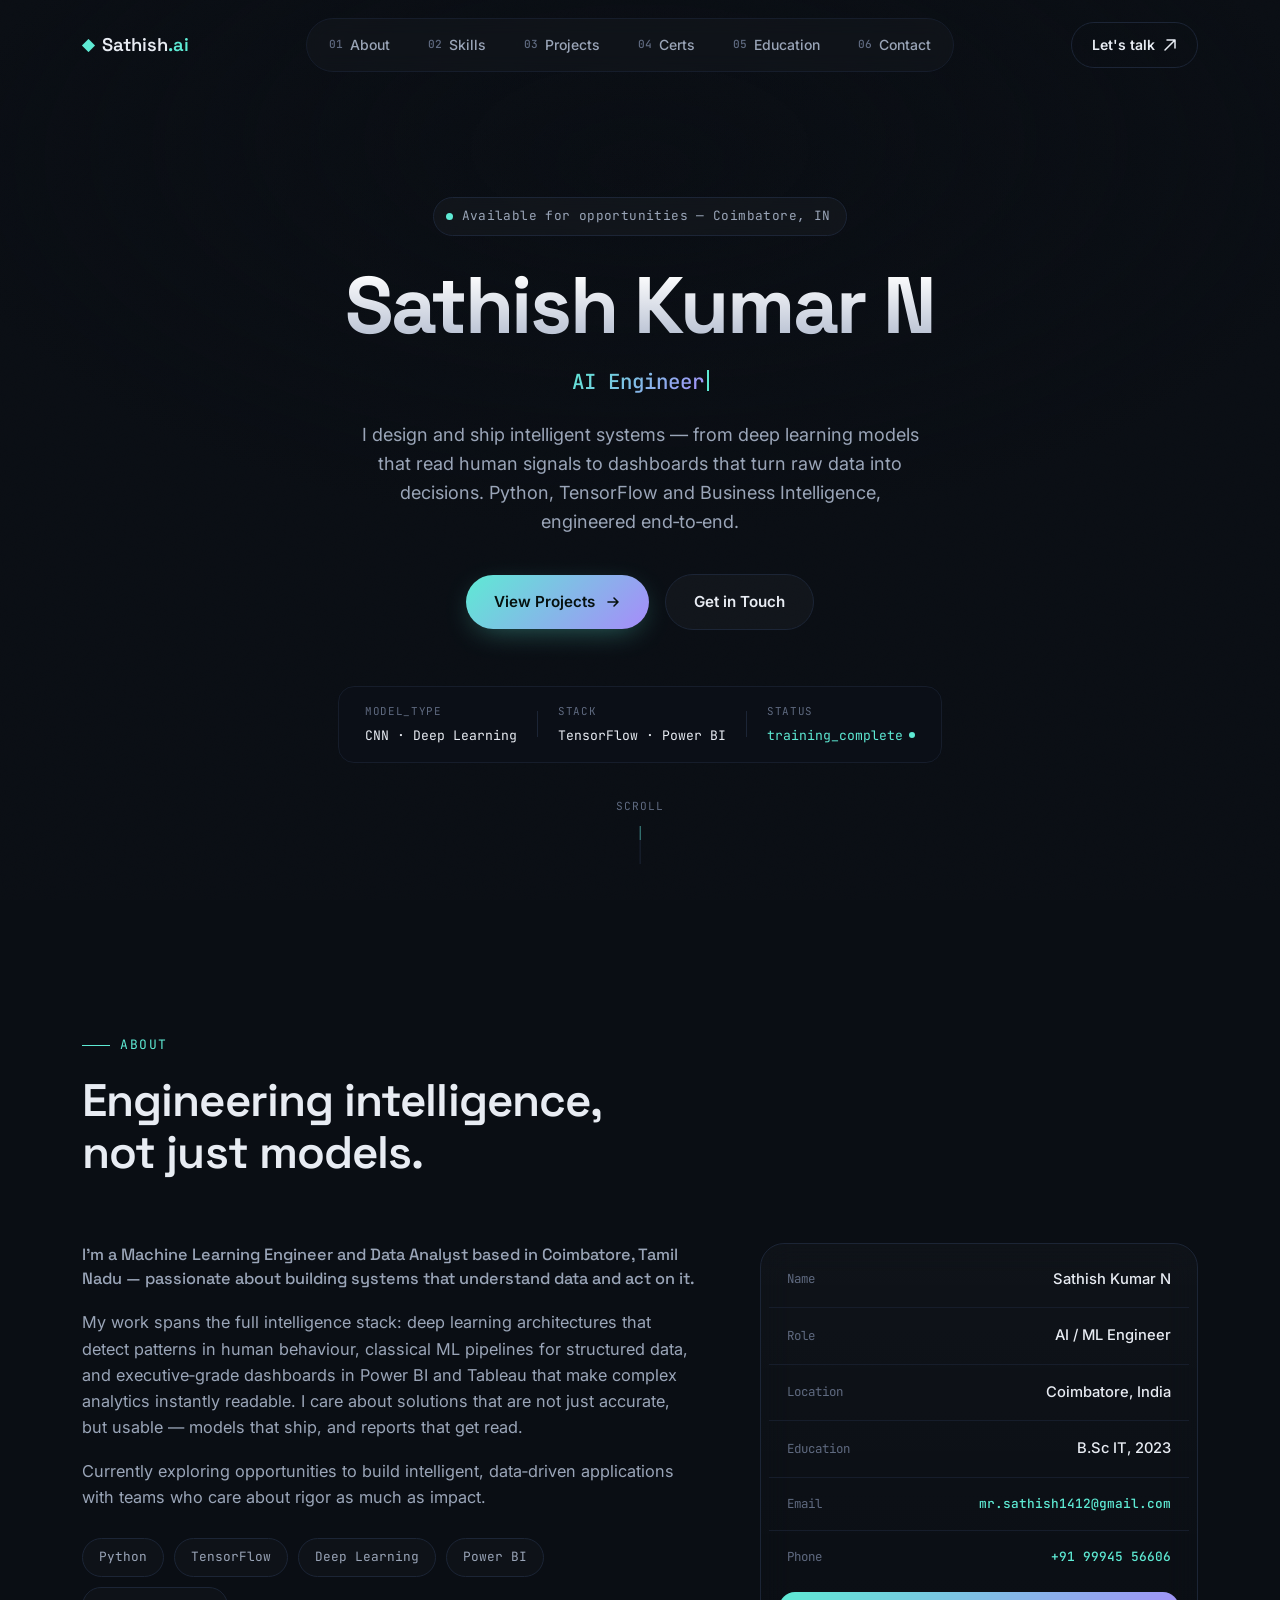
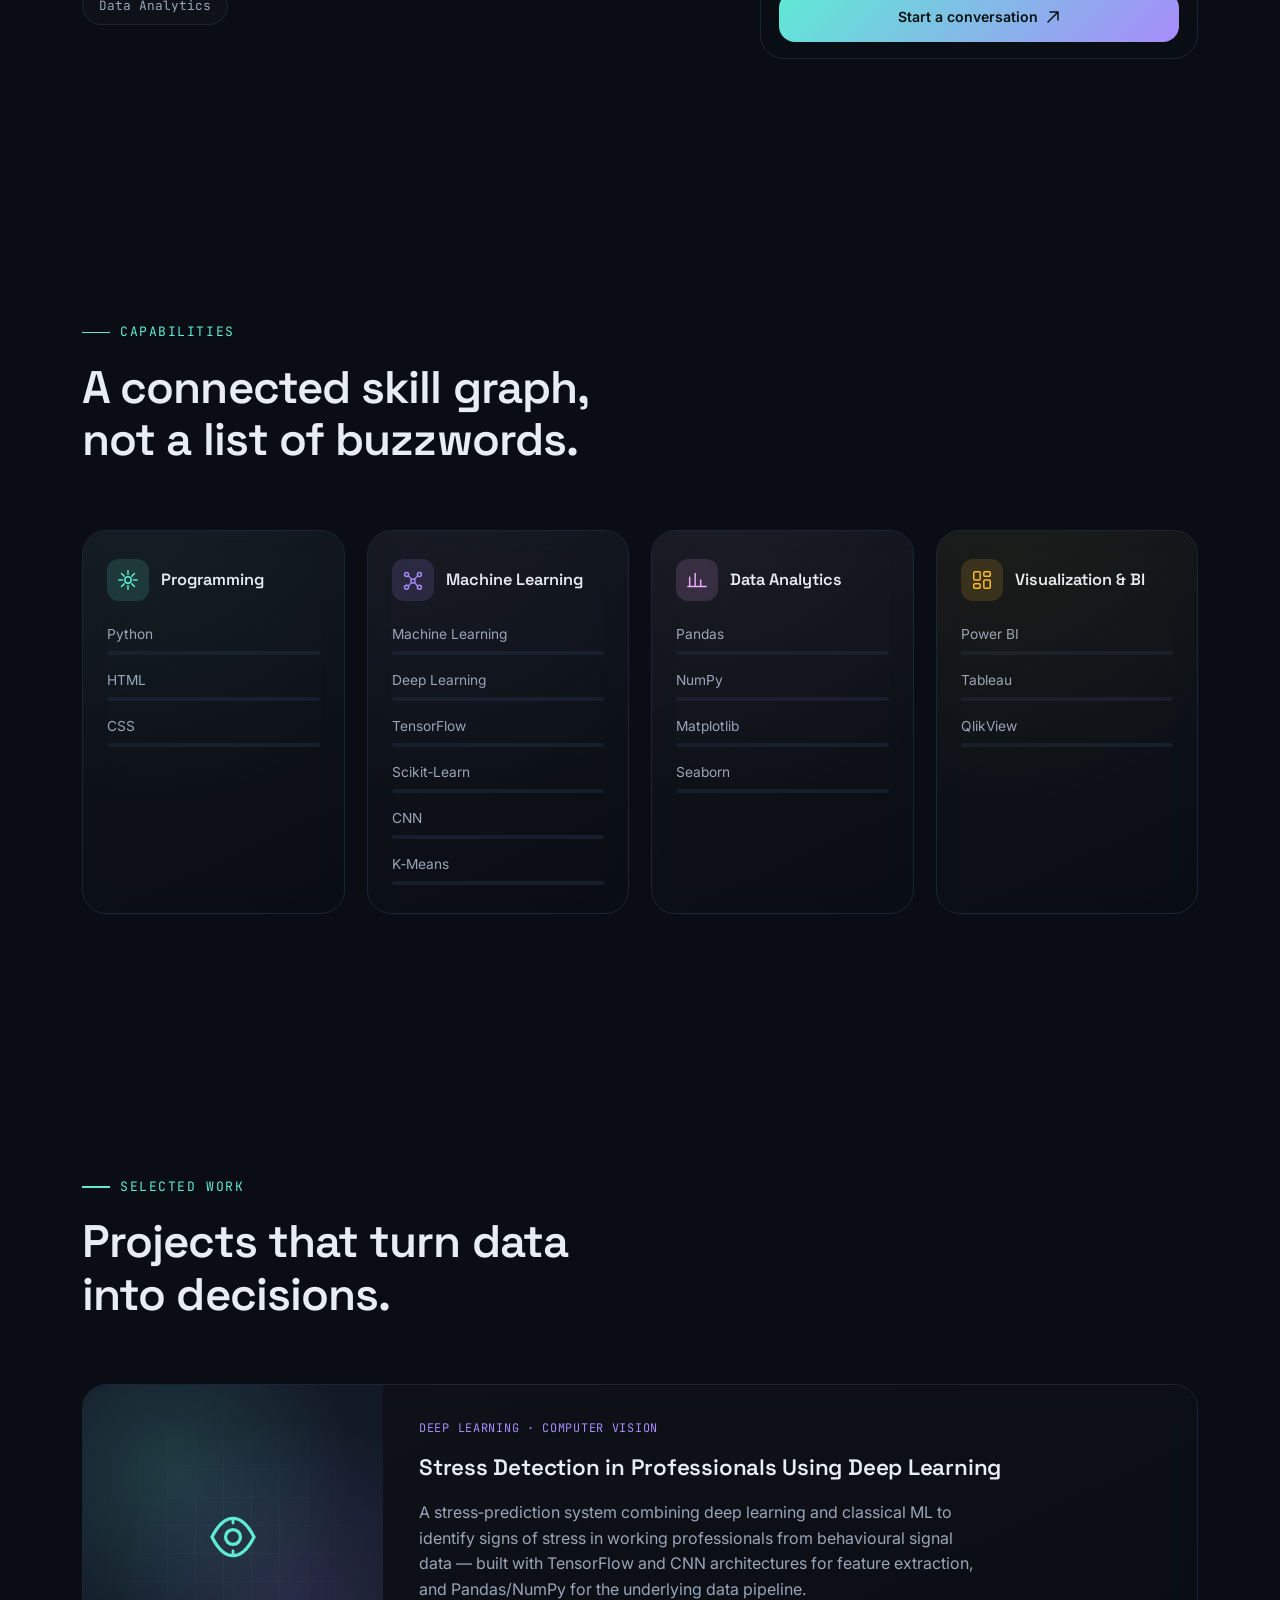
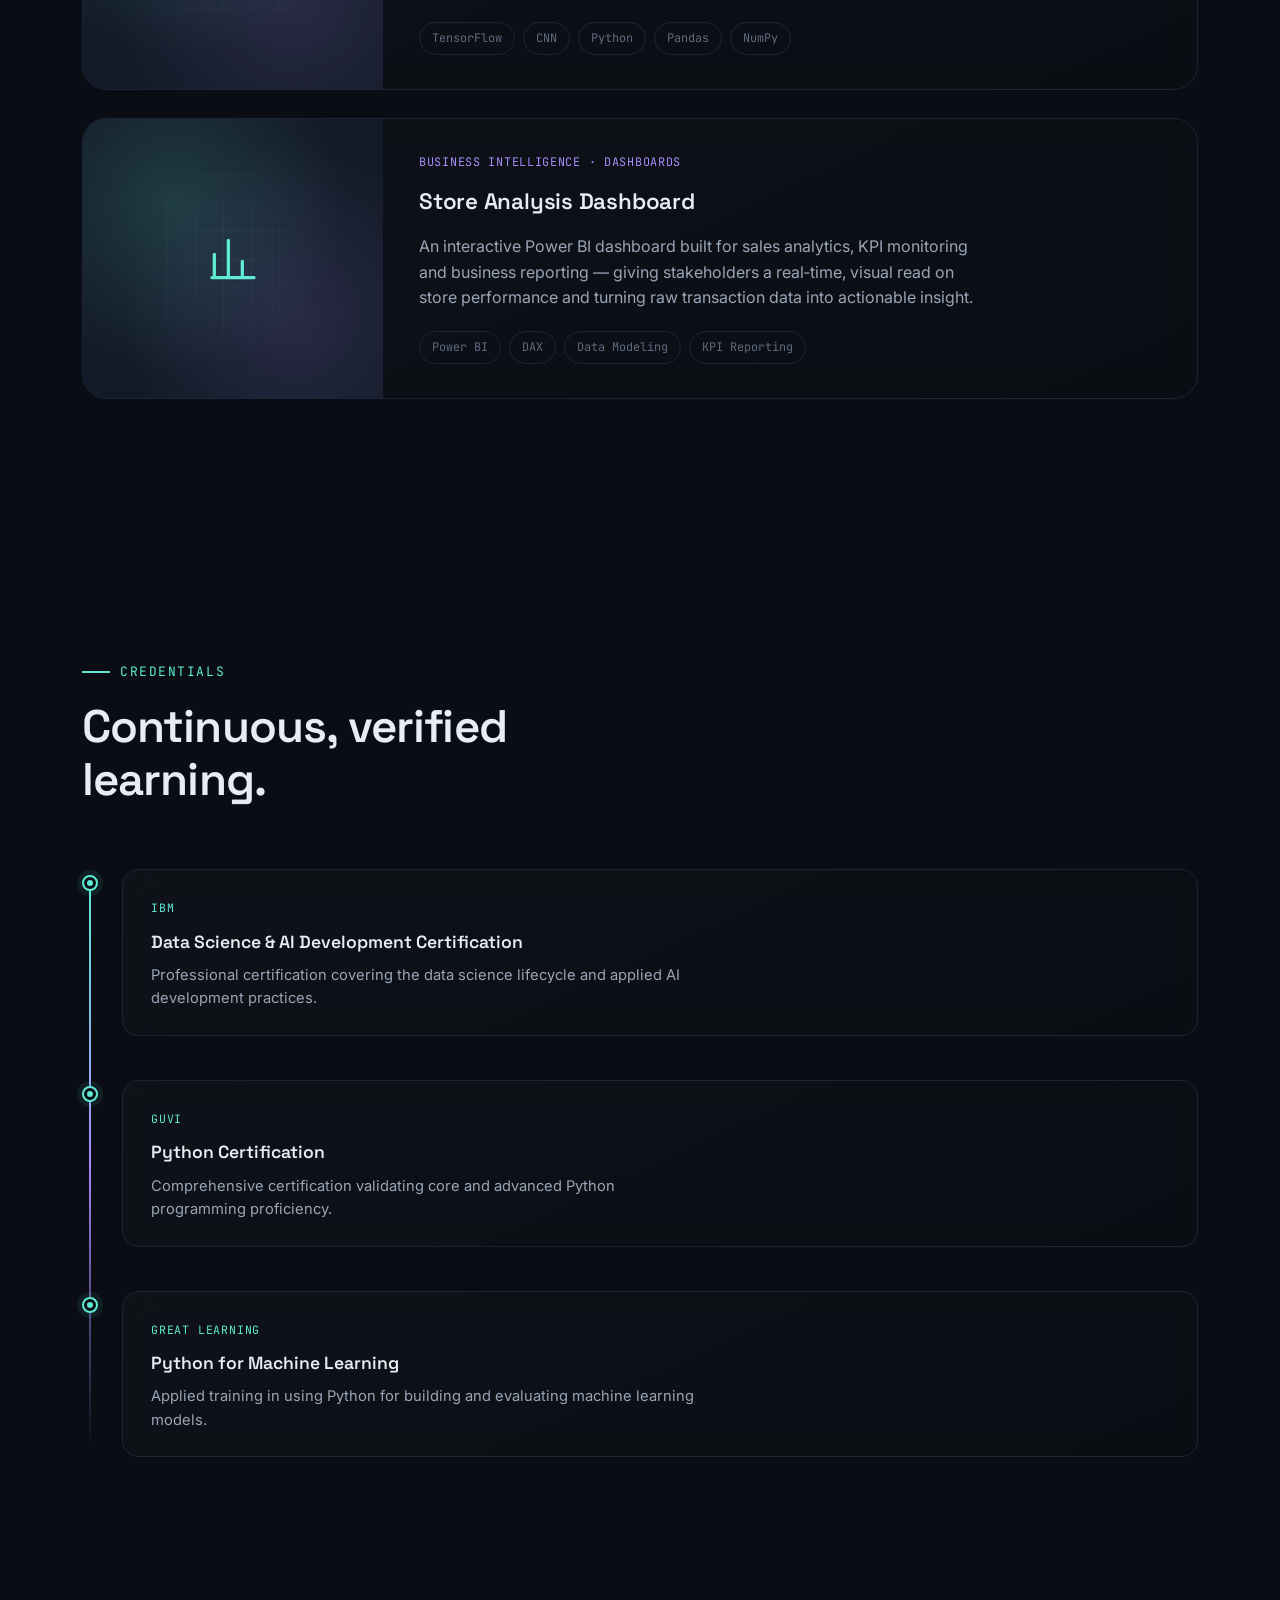
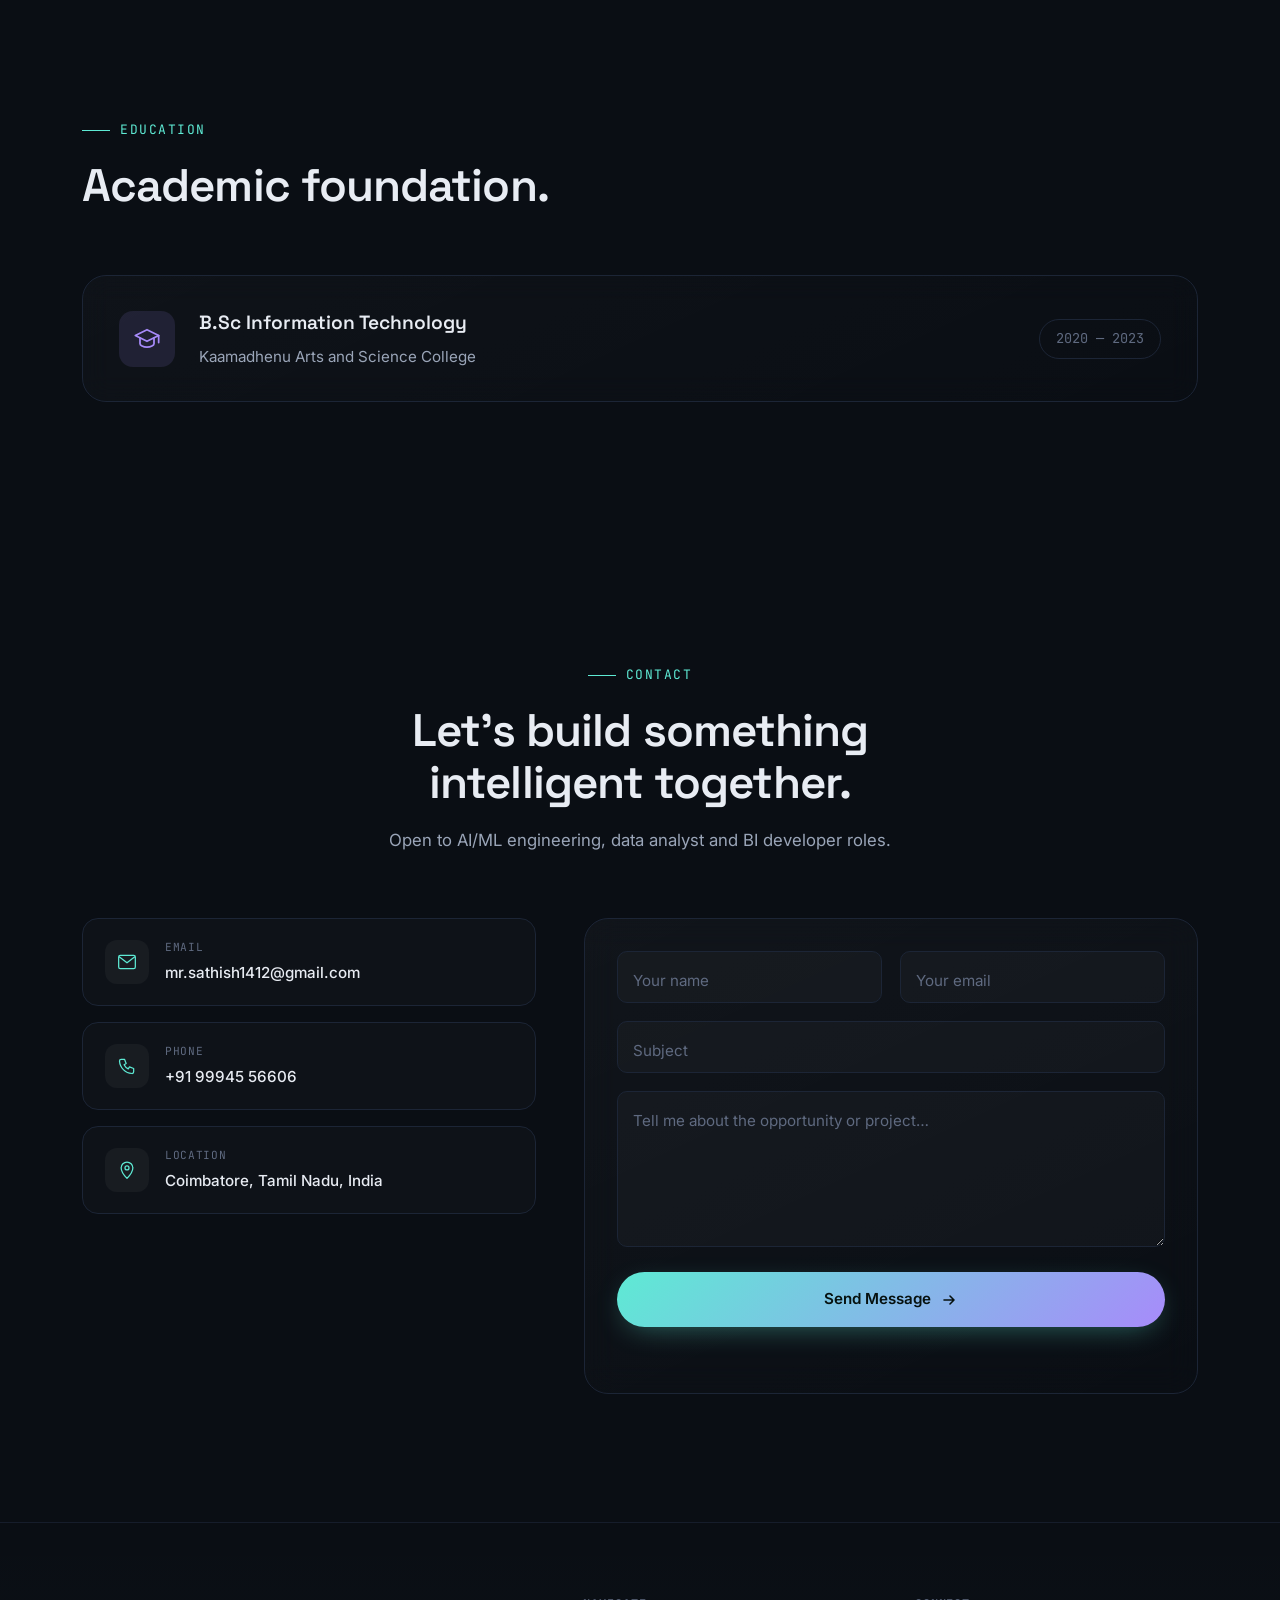
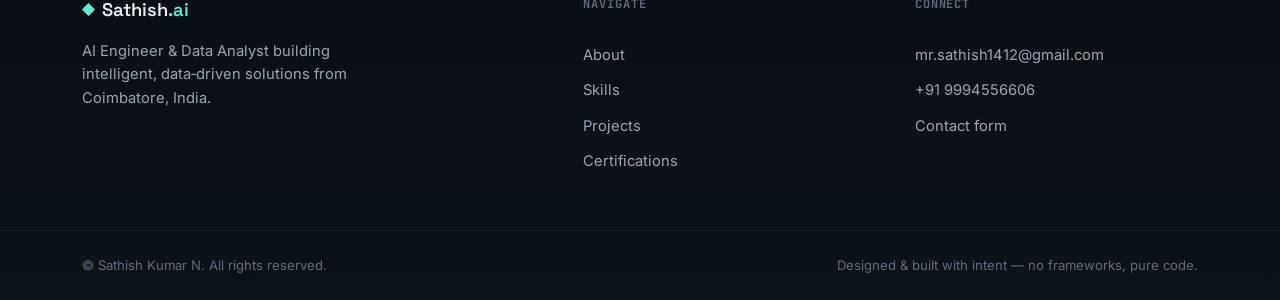
==== index.html @ 344576f9 "Rename intex.html to index.html" ====
<!DOCTYPE html>
<html lang="en">
<head>
<meta charset="UTF-8">
<meta name="viewport" content="width=device-width, initial-scale=1.0">
<title>Sathish Kumar N — AI &amp; Machine Learning Engineer</title>
<meta name="description" content="Sathish Kumar N — AI Engineer, Machine Learning Engineer &amp; Data Analyst based in Coimbatore, India. Specializing in Deep Learning, TensorFlow, Computer Vision and Business Intelligence.">
<meta name="keywords" content="Sathish Kumar N, AI Engineer, Machine Learning Engineer, Data Analyst, TensorFlow, Power BI, Deep Learning, Coimbatore">
<meta name="author" content="Sathish Kumar N">

<meta property="og:title" content="Sathish Kumar N — AI &amp; Machine Learning Engineer">
<meta property="og:description" content="Building intelligent, data-driven solutions with Machine Learning, Deep Learning and Business Intelligence.">
<meta property="og:type" content="website">

<link rel="icon" href="data:image/svg+xml,<svg xmlns=%22http://www.w3.org/2000/svg%22 viewBox=%220 0 100 100%22><text y=%22.9em%22 font-size=%2290%22 fill=%22%235eead4%22>◆</text></svg>">

<link rel="preconnect" href="https://fonts.googleapis.com">
<link rel="preconnect" href="https://fonts.gstatic.com" crossorigin>
<link href="https://fonts.googleapis.com/css2?family=Space+Grotesk:wght@400;500;600;700&family=Inter:wght@400;500;600;700&family=JetBrains+Mono:wght@400;500;600&display=swap" rel="stylesheet">

<link rel="stylesheet" href="style.css">
</head>
<body>

<div class="grain-overlay" aria-hidden="true"></div>
<div class="cursor-glow" aria-hidden="true"></div>

<!-- ============ NAVIGATION ============ -->
<header class="site-header" id="siteHeader">
  <nav class="navbar" aria-label="Primary">
    <a href="#hero" class="nav-logo">
      <span class="logo-mark" aria-hidden="true">◆</span>
      <span class="logo-text">Sathish<span class="logo-accent">.ai</span></span>
    </a>

    <ul class="nav-links" id="navLinks">
      <li><a href="#about" class="nav-link"><span class="nav-num">01</span>About</a></li>
      <li><a href="#skills" class="nav-link"><span class="nav-num">02</span>Skills</a></li>
      <li><a href="#projects" class="nav-link"><span class="nav-num">03</span>Projects</a></li>
      <li><a href="#certifications" class="nav-link"><span class="nav-num">04</span>Certs</a></li>
      <li><a href="#education" class="nav-link"><span class="nav-num">05</span>Education</a></li>
      <li><a href="#contact" class="nav-link"><span class="nav-num">06</span>Contact</a></li>
    </ul>

    <a href="#contact" class="nav-cta">
      <span>Let's talk</span>
      <svg width="14" height="14" viewBox="0 0 14 14" fill="none"><path d="M2 12L12 2M12 2H4M12 2V10" stroke="currentColor" stroke-width="1.5" stroke-linecap="round" stroke-linejoin="round"/></svg>
    </a>

    <button class="nav-toggle" id="navToggle" aria-label="Toggle navigation menu" aria-expanded="false">
      <span></span><span></span><span></span>
    </button>
  </nav>
</header>

<main id="top">

  <!-- ============ HERO ============ -->
  <section class="hero" id="hero">
    <canvas id="neuralCanvas" class="neural-canvas" aria-hidden="true"></canvas>
    <div class="hero-vignette" aria-hidden="true"></div>

    <div class="hero-inner">
      <p class="hero-eyebrow reveal-up">
        <span class="status-dot" aria-hidden="true"></span>
        Available for opportunities — Coimbatore, IN
      </p>

      <h1 class="hero-title reveal-up" style="--d:1">
        Sathish Kumar N
      </h1>

      <p class="hero-role reveal-up" style="--d:2">
        <span class="role-cycle" id="roleCycle">AI Engineer</span>
      </p>

      <p class="hero-desc reveal-up" style="--d:3">
        I design and ship intelligent systems — from deep learning models that read human signals
        to dashboards that turn raw data into decisions. Python, TensorFlow and Business Intelligence,
        engineered end‑to‑end.
      </p>

      <div class="hero-actions reveal-up" style="--d:4">
        <a href="#projects" class="btn btn-primary">
          <span>View Projects</span>
          <svg width="16" height="16" viewBox="0 0 16 16" fill="none"><path d="M3 8h10M9 4l4 4-4 4" stroke="currentColor" stroke-width="1.6" stroke-linecap="round" stroke-linejoin="round"/></svg>
        </a>
        <a href="mailto:mr.sathish1412@gmail.com" class="btn btn-ghost">
          <span>Get in Touch</span>
        </a>
      </div>

      <div class="hero-metrics reveal-up" style="--d:5">
        <div class="metric">
          <span class="metric-label">model_type</span>
          <span class="metric-value">CNN · Deep Learning</span>
        </div>
        <div class="metric-sep" aria-hidden="true"></div>
        <div class="metric">
          <span class="metric-label">stack</span>
          <span class="metric-value">TensorFlow · Power BI</span>
        </div>
        <div class="metric-sep" aria-hidden="true"></div>
        <div class="metric">
          <span class="metric-label">status</span>
          <span class="metric-value metric-live">training_complete <i></i></span>
        </div>
      </div>
    </div>

    <a href="#about" class="scroll-cue" aria-label="Scroll to About section">
      <span>Scroll</span>
      <div class="scroll-track"><div class="scroll-thumb"></div></div>
    </a>
  </section>

  <!-- ============ ABOUT ============ -->
  <section class="about" id="about">
    <div class="section-inner">
      <div class="section-head">
        <p class="eyebrow"><span class="eyebrow-line"></span>About</p>
        <h2 class="section-title">Engineering intelligence,<br>not just models.</h2>
      </div>

      <div class="about-grid">
        <div class="about-copy">
          <p class="about-lead">
            I'm a Machine Learning Engineer and Data Analyst based in Coimbatore, Tamil Nadu —
            passionate about building systems that understand data and act on it.
          </p>
          <p>
            My work spans the full intelligence stack: deep learning architectures that detect
            patterns in human behaviour, classical ML pipelines for structured data, and
            executive‑grade dashboards in Power BI and Tableau that make complex analytics
            instantly readable. I care about solutions that are not just accurate, but usable —
            models that ship, and reports that get read.
          </p>
          <p>
            Currently exploring opportunities to build intelligent, data‑driven applications
            with teams who care about rigor as much as impact.
          </p>

          <div class="about-tags">
            <span class="tag">Python</span>
            <span class="tag">TensorFlow</span>
            <span class="tag">Deep Learning</span>
            <span class="tag">Power BI</span>
            <span class="tag">Data Analytics</span>
          </div>
        </div>

        <aside class="about-panel">
          <div class="panel-row">
            <span class="panel-key">Name</span>
            <span class="panel-val">Sathish Kumar N</span>
          </div>
          <div class="panel-row">
            <span class="panel-key">Role</span>
            <span class="panel-val">AI / ML Engineer</span>
          </div>
          <div class="panel-row">
            <span class="panel-key">Location</span>
            <span class="panel-val">Coimbatore, India</span>
          </div>
          <div class="panel-row">
            <span class="panel-key">Education</span>
            <span class="panel-val">B.Sc IT, 2023</span>
          </div>
          <div class="panel-row">
            <span class="panel-key">Email</span>
            <span class="panel-val panel-mono">mr.sathish1412@gmail.com</span>
          </div>
          <div class="panel-row">
            <span class="panel-key">Phone</span>
            <span class="panel-val panel-mono">+91 99945 56606</span>
          </div>
          <a href="mailto:mr.sathish1412@gmail.com" class="panel-cta">
            Start a conversation
            <svg width="14" height="14" viewBox="0 0 14 14" fill="none"><path d="M2 12L12 2M12 2H4M12 2V10" stroke="currentColor" stroke-width="1.5" stroke-linecap="round" stroke-linejoin="round"/></svg>
          </a>
        </aside>
      </div>
    </div>
  </section>

  <!-- ============ SKILLS ============ -->
  <section class="skills" id="skills">
    <div class="section-inner">
      <div class="section-head">
        <p class="eyebrow"><span class="eyebrow-line"></span>Capabilities</p>
        <h2 class="section-title">A connected skill graph,<br>not a list of buzzwords.</h2>
      </div>

      <div class="skills-grid">

        <div class="skill-card" style="--accent:#5eead4">
          <div class="skill-card-head">
            <span class="skill-icon" aria-hidden="true">
              <svg width="22" height="22" viewBox="0 0 24 24" fill="none"><path d="M12 2v4M12 18v4M4.93 4.93l2.83 2.83M16.24 16.24l2.83 2.83M2 12h4M18 12h4M4.93 19.07l2.83-2.83M16.24 7.76l2.83-2.83" stroke="currentColor" stroke-width="1.6" stroke-linecap="round"/><circle cx="12" cy="12" r="3.5" stroke="currentColor" stroke-width="1.6"/></svg>
            </span>
            <h3>Programming</h3>
          </div>
          <ul class="skill-list">
            <li><span>Python</span><div class="bar"><i style="--v:96%"></i></div></li>
            <li><span>HTML</span><div class="bar"><i style="--v:88%"></i></div></li>
            <li><span>CSS</span><div class="bar"><i style="--v:85%"></i></div></li>
          </ul>
        </div>

        <div class="skill-card" style="--accent:#a78bfa">
          <div class="skill-card-head">
            <span class="skill-icon" aria-hidden="true">
              <svg width="22" height="22" viewBox="0 0 24 24" fill="none"><circle cx="5" cy="6" r="2.2" stroke="currentColor" stroke-width="1.6"/><circle cx="19" cy="6" r="2.2" stroke="currentColor" stroke-width="1.6"/><circle cx="12" cy="13" r="2.2" stroke="currentColor" stroke-width="1.6"/><circle cx="5" cy="20" r="2.2" stroke="currentColor" stroke-width="1.6"/><circle cx="19" cy="20" r="2.2" stroke="currentColor" stroke-width="1.6"/><path d="M6.8 7.2L10.5 11.4M17.2 7.2L13.5 11.4M10.5 14.6L6.8 18.8M13.5 14.6L17.2 18.8" stroke="currentColor" stroke-width="1.4"/></svg>
            </span>
            <h3>Machine Learning</h3>
          </div>
          <ul class="skill-list">
            <li><span>Machine Learning</span><div class="bar"><i style="--v:92%"></i></div></li>
            <li><span>Deep Learning</span><div class="bar"><i style="--v:90%"></i></div></li>
            <li><span>TensorFlow</span><div class="bar"><i style="--v:88%"></i></div></li>
            <li><span>Scikit‑Learn</span><div class="bar"><i style="--v:90%"></i></div></li>
            <li><span>CNN</span><div class="bar"><i style="--v:85%"></i></div></li>
            <li><span>K‑Means</span><div class="bar"><i style="--v:84%"></i></div></li>
          </ul>
        </div>

        <div class="skill-card" style="--accent:#f0abfc">
          <div class="skill-card-head">
            <span class="skill-icon" aria-hidden="true">
              <svg width="22" height="22" viewBox="0 0 24 24" fill="none"><path d="M4 19V9M10 19V5M16 19v-7M22 19H2" stroke="currentColor" stroke-width="1.6" stroke-linecap="round" stroke-linejoin="round"/></svg>
            </span>
            <h3>Data Analytics</h3>
          </div>
          <ul class="skill-list">
            <li><span>Pandas</span><div class="bar"><i style="--v:93%"></i></div></li>
            <li><span>NumPy</span><div class="bar"><i style="--v:90%"></i></div></li>
            <li><span>Matplotlib</span><div class="bar"><i style="--v:87%"></i></div></li>
            <li><span>Seaborn</span><div class="bar"><i style="--v:86%"></i></div></li>
          </ul>
        </div>

        <div class="skill-card" style="--accent:#fbbf24">
          <div class="skill-card-head">
            <span class="skill-icon" aria-hidden="true">
              <svg width="22" height="22" viewBox="0 0 24 24" fill="none"><rect x="3" y="3" width="7" height="9" rx="1.2" stroke="currentColor" stroke-width="1.6"/><rect x="14" y="3" width="7" height="5" rx="1.2" stroke="currentColor" stroke-width="1.6"/><rect x="14" y="12" width="7" height="9" rx="1.2" stroke="currentColor" stroke-width="1.6"/><rect x="3" y="16" width="7" height="5" rx="1.2" stroke="currentColor" stroke-width="1.6"/></svg>
            </span>
            <h3>Visualization &amp; BI</h3>
          </div>
          <ul class="skill-list">
            <li><span>Power BI</span><div class="bar"><i style="--v:94%"></i></div></li>
            <li><span>Tableau</span><div class="bar"><i style="--v:88%"></i></div></li>
            <li><span>QlikView</span><div class="bar"><i style="--v:80%"></i></div></li>
          </ul>
        </div>

      </div>
    </div>
  </section>

  <!-- ============ PROJECTS ============ -->
  <section class="projects" id="projects">
    <div class="section-inner">
      <div class="section-head">
        <p class="eyebrow"><span class="eyebrow-line"></span>Selected Work</p>
        <h2 class="section-title">Projects that turn data<br>into decisions.</h2>
      </div>

      <div class="project-list">

        <article class="project-card">
          <div class="project-visual" aria-hidden="true">
            <div class="visual-grid"></div>
            <svg class="visual-icon" width="56" height="56" viewBox="0 0 24 24" fill="none"><path d="M3 12c2.5-5 5.5-8 9-8s6.5 3 9 8c-2.5 5-5.5 8-9 8s-6.5-3-9-8Z" stroke="currentColor" stroke-width="1.4"/><circle cx="12" cy="12" r="3.2" stroke="currentColor" stroke-width="1.4"/><path d="M12 4v2M12 18v2" stroke="currentColor" stroke-width="1.2" stroke-linecap="round"/></svg>
          </div>
          <div class="project-body">
            <span class="project-tag">Deep Learning · Computer Vision</span>
            <h3>Stress Detection in Professionals Using Deep Learning</h3>
            <p>
              A stress‑prediction system combining deep learning and classical ML to identify
              signs of stress in working professionals from behavioural signal data —
              built with TensorFlow and CNN architectures for feature extraction, and
              Pandas/NumPy for the underlying data pipeline.
            </p>
            <div class="project-stack">
              <span>TensorFlow</span><span>CNN</span><span>Python</span><span>Pandas</span><span>NumPy</span>
            </div>
          </div>
        </article>

        <article class="project-card">
          <div class="project-visual" aria-hidden="true">
            <div class="visual-grid"></div>
            <svg class="visual-icon" width="56" height="56" viewBox="0 0 24 24" fill="none"><path d="M4 20V10M10 20V4M16 20v-7M21 20H3" stroke="currentColor" stroke-width="1.4" stroke-linecap="round" stroke-linejoin="round"/></svg>
          </div>
          <div class="project-body">
            <span class="project-tag">Business Intelligence · Dashboards</span>
            <h3>Store Analysis Dashboard</h3>
            <p>
              An interactive Power BI dashboard built for sales analytics, KPI monitoring
              and business reporting — giving stakeholders a real‑time, visual read on
              store performance and turning raw transaction data into actionable insight.
            </p>
            <div class="project-stack">
              <span>Power BI</span><span>DAX</span><span>Data Modeling</span><span>KPI Reporting</span>
            </div>
          </div>
        </article>

      </div>
    </div>
  </section>

  <!-- ============ CERTIFICATIONS ============ -->
  <section class="certifications" id="certifications">
    <div class="section-inner">
      <div class="section-head">
        <p class="eyebrow"><span class="eyebrow-line"></span>Credentials</p>
        <h2 class="section-title">Continuous, verified<br>learning.</h2>
      </div>

      <div class="cert-timeline">
        <div class="cert-line" aria-hidden="true"></div>

        <div class="cert-item">
          <div class="cert-node" aria-hidden="true"></div>
          <div class="cert-card">
            <span class="cert-org">IBM</span>
            <h3>Data Science &amp; AI Development Certification</h3>
            <p>Professional certification covering the data science lifecycle and applied AI development practices.</p>
          </div>
        </div>

        <div class="cert-item">
          <div class="cert-node" aria-hidden="true"></div>
          <div class="cert-card">
            <span class="cert-org">GUVI</span>
            <h3>Python Certification</h3>
            <p>Comprehensive certification validating core and advanced Python programming proficiency.</p>
          </div>
        </div>

        <div class="cert-item">
          <div class="cert-node" aria-hidden="true"></div>
          <div class="cert-card">
            <span class="cert-org">Great Learning</span>
            <h3>Python for Machine Learning</h3>
            <p>Applied training in using Python for building and evaluating machine learning models.</p>
          </div>
        </div>
      </div>
    </div>
  </section>

  <!-- ============ EDUCATION ============ -->
  <section class="education" id="education">
    <div class="section-inner">
      <div class="section-head">
        <p class="eyebrow"><span class="eyebrow-line"></span>Education</p>
        <h2 class="section-title">Academic foundation.</h2>
      </div>

      <div class="edu-card">
        <div class="edu-icon" aria-hidden="true">
          <svg width="28" height="28" viewBox="0 0 24 24" fill="none"><path d="M2 9l10-5 10 5-10 5-10-5Z" stroke="currentColor" stroke-width="1.5" stroke-linejoin="round"/><path d="M6 11v5c0 1.5 2.7 3 6 3s6-1.5 6-3v-5" stroke="currentColor" stroke-width="1.5" stroke-linecap="round"/><path d="M22 9v6" stroke="currentColor" stroke-width="1.5" stroke-linecap="round"/></svg>
        </div>
        <div class="edu-body">
          <h3>B.Sc Information Technology</h3>
          <p class="edu-school">Kaamadhenu Arts and Science College</p>
        </div>
        <div class="edu-period">2020 — 2023</div>
      </div>
    </div>
  </section>

  <!-- ============ CONTACT ============ -->
  <section class="contact" id="contact">
    <div class="section-inner">
      <div class="section-head section-head-center">
        <p class="eyebrow eyebrow-center"><span class="eyebrow-line"></span>Contact</p>
        <h2 class="section-title">Let's build something<br>intelligent together.</h2>
        <p class="section-sub">Open to AI/ML engineering, data analyst and BI developer roles.</p>
      </div>

      <div class="contact-grid">
        <div class="contact-info">
          <a href="mailto:mr.sathish1412@gmail.com" class="contact-row">
            <span class="contact-icon" aria-hidden="true">
              <svg width="20" height="20" viewBox="0 0 24 24" fill="none"><rect x="2" y="4" width="20" height="16" rx="2" stroke="currentColor" stroke-width="1.5"/><path d="m3 6 9 7 9-7" stroke="currentColor" stroke-width="1.5" stroke-linecap="round" stroke-linejoin="round"/></svg>
            </span>
            <span>
              <span class="contact-label">Email</span>
              <span class="contact-value">mr.sathish1412@gmail.com</span>
            </span>
          </a>
          <a href="tel:+919994556606" class="contact-row">
            <span class="contact-icon" aria-hidden="true">
              <svg width="20" height="20" viewBox="0 0 24 24" fill="none"><path d="M5 4h4l2 5-2.5 1.5a11 11 0 0 0 5 5L15 13l5 2v4a2 2 0 0 1-2 2A16 16 0 0 1 3 6a2 2 0 0 1 2-2Z" stroke="currentColor" stroke-width="1.5" stroke-linejoin="round"/></svg>
            </span>
            <span>
              <span class="contact-label">Phone</span>
              <span class="contact-value">+91 99945 56606</span>
            </span>
          </a>
          <div class="contact-row contact-row-static">
            <span class="contact-icon" aria-hidden="true">
              <svg width="20" height="20" viewBox="0 0 24 24" fill="none"><path d="M12 22s7-7.2 7-12.5A7 7 0 0 0 5 9.5C5 14.8 12 22 12 22Z" stroke="currentColor" stroke-width="1.5" stroke-linejoin="round"/><circle cx="12" cy="9.5" r="2.4" stroke="currentColor" stroke-width="1.5"/></svg>
            </span>
            <span>
              <span class="contact-label">Location</span>
              <span class="contact-value">Coimbatore, Tamil Nadu, India</span>
            </span>
          </div>
        </div>

        <form class="contact-form" id="contactForm" novalidate>
          <div class="form-row">
            <div class="form-field">
              <input type="text" id="name" name="name" placeholder=" " required autocomplete="name">
              <label for="name">Your name</label>
            </div>
            <div class="form-field">
              <input type="email" id="email" name="email" placeholder=" " required autocomplete="email">
              <label for="email">Your email</label>
            </div>
          </div>
          <div class="form-field">
            <input type="text" id="subject" name="subject" placeholder=" " required>
            <label for="subject">Subject</label>
          </div>
          <div class="form-field">
            <textarea id="message" name="message" rows="5" placeholder=" " required></textarea>
            <label for="message">Tell me about the opportunity or project…</label>
          </div>
          <button type="submit" class="btn btn-primary btn-full" id="formSubmit">
            <span class="btn-text">Send Message</span>
            <svg class="btn-icon" width="16" height="16" viewBox="0 0 16 16" fill="none"><path d="M3 8h10M9 4l4 4-4 4" stroke="currentColor" stroke-width="1.6" stroke-linecap="round" stroke-linejoin="round"/></svg>
          </button>
          <p class="form-note" id="formNote" role="status" aria-live="polite"></p>
        </form>
      </div>
    </div>
  </section>

</main>

<!-- ============ FOOTER ============ -->
<footer class="site-footer">
  <div class="section-inner footer-inner">
    <div class="footer-brand">
      <a href="#hero" class="nav-logo">
        <span class="logo-mark" aria-hidden="true">◆</span>
        <span class="logo-text">Sathish<span class="logo-accent">.ai</span></span>
      </a>
      <p>AI Engineer &amp; Data Analyst building intelligent, data‑driven solutions from Coimbatore, India.</p>
    </div>

    <div class="footer-col">
      <h4>Navigate</h4>
      <a href="#about">About</a>
      <a href="#skills">Skills</a>
      <a href="#projects">Projects</a>
      <a href="#certifications">Certifications</a>
    </div>

    <div class="footer-col">
      <h4>Connect</h4>
      <a href="mailto:mr.sathish1412@gmail.com">mr.sathish1412@gmail.com</a>
      <a href="tel:+919994556606">+91 9994556606</a>
      <a href="#contact">Contact form</a>
    </div>
  </div>

  <div class="footer-bottom">
    <div class="section-inner footer-bottom-inner">
      <p>© <span id="year"></span> Sathish Kumar N. All rights reserved.</p>
      <p class="footer-built">Designed &amp; built with intent — no frameworks, pure code.</p>
    </div>
  </div>
</footer>

<button class="back-to-top" id="backToTop" aria-label="Back to top">
  <svg width="18" height="18" viewBox="0 0 18 18" fill="none"><path d="M9 14V4M4 9l5-5 5 5" stroke="currentColor" stroke-width="1.6" stroke-linecap="round" stroke-linejoin="round"/></svg>
</button>

<script src="script.js"></script>
</body>
</html>
---- style.css ----
:root{
  /* Color tokens */
  --bg-base:#0a0e14;
  --bg-elev:#0d1219;
  --surface:#0f1521;
  --surface-2:#131a27;
  --border:#1c2536;
  --border-soft:#161d2b;
  --text-primary:#e8ecf3;
  --text-secondary:#9aa5b8;
  --text-tertiary:#5f6a80;

  --teal:#5eead4;
  --violet:#a78bfa;
  --pink:#f0abfc;
  --amber:#fbbf24;

  --teal-dim:rgba(94,234,212,.12);
  --violet-dim:rgba(167,139,250,.12);

  --grad-1: linear-gradient(135deg,#5eead4 0%, #a78bfa 100%);
  --grad-2: linear-gradient(135deg,#a78bfa 0%, #f0abfc 100%);

  /* Type */
  --font-display:'Space Grotesk', sans-serif;
  --font-body:'Inter', sans-serif;
  --font-mono:'JetBrains Mono', monospace;

  /* Layout */
  --max-w:1180px;
  --section-pad:128px;
  --radius-lg:24px;
  --radius-md:16px;
  --radius-sm:10px;

  --ease: cubic-bezier(.16,.84,.44,1);
}

*,*::before,*::after{ box-sizing:border-box; margin:0; padding:0; }

html{
  scroll-behavior:smooth;
  scroll-padding-top:90px;
}

@media (prefers-reduced-motion: reduce){
  html{ scroll-behavior:auto; }
  *,*::before,*::after{ animation-duration:.001ms !important; animation-iteration-count:1 !important; transition-duration:.001ms !important; scroll-behavior:auto !important; }
}

body{
  background:var(--bg-base);
  color:var(--text-primary);
  font-family:var(--font-body);
  font-size:16px;
  line-height:1.6;
  -webkit-font-smoothing:antialiased;
  -moz-osx-font-smoothing:grayscale;
  overflow-x:hidden;
  position:relative;
}

img,svg{ display:block; max-width:100%; }
a{ color:inherit; text-decoration:none; }
ul{ list-style:none; }
button{ font:inherit; cursor:pointer; border:none; background:none; color:inherit; }
input,textarea{ font:inherit; color:inherit; }

::selection{ background:var(--teal); color:#06110f; }

/* Subtle scrollbar */
::-webkit-scrollbar{ width:10px; }
::-webkit-scrollbar-track{ background:var(--bg-base); }
::-webkit-scrollbar-thumb{ background:var(--border); border-radius:10px; border:2px solid var(--bg-base); }
::-webkit-scrollbar-thumb:hover{ background:#2a3650; }

/* ===================== ATMOSPHERE LAYERS ===================== */

.grain-overlay{
  position:fixed; inset:0; z-index:2; pointer-events:none;
  opacity:.035; mix-blend-mode:overlay;
  background-image:url("data:image/svg+xml,%3Csvg xmlns='http://www.w3.org/2000/svg' width='160' height='160'%3E%3Cfilter id='n'%3E%3CfeTurbulence type='fractalNoise' baseFrequency='0.9' numOctaves='2' stitchTiles='stitch'/%3E%3C/filter%3E%3Crect width='100%25' height='100%25' filter='url(%23n)'/%3E%3C/svg%3E");
}

.cursor-glow{
  position:fixed; top:0; left:0; width:480px; height:480px; z-index:1; pointer-events:none;
  border-radius:50%;
  background:radial-gradient(circle, rgba(94,234,212,.06) 0%, rgba(167,139,250,.04) 40%, transparent 70%);
  transform:translate(-50%,-50%);
  transition:opacity .4s ease;
  opacity:0;
}

body.cursor-active .cursor-glow{ opacity:1; }

/* ===================== UTILITY / LAYOUT ===================== */

.section-inner{
  max-width:var(--max-w);
  margin:0 auto;
  padding:0 32px;
  position:relative;
  z-index:2;
}

section{ position:relative; padding:var(--section-pad) 0; }

.section-head{ max-width:640px; margin-bottom:64px; }
.section-head-center{ max-width:680px; margin-left:auto; margin-right:auto; text-align:center; }

.eyebrow{
  display:inline-flex; align-items:center; gap:10px;
  font-family:var(--font-mono);
  font-size:13px; letter-spacing:.12em; text-transform:uppercase;
  color:var(--teal);
  margin-bottom:18px;
}
.eyebrow-center{ justify-content:center; }
.eyebrow-line{ width:28px; height:1.5px; background:var(--teal); display:inline-block; }

.section-title{
  font-family:var(--font-display);
  font-weight:600;
  font-size:clamp(2rem, 4vw, 2.85rem);
  line-height:1.15;
  letter-spacing:-.02em;
  color:var(--text-primary);
}

.section-sub{
  margin-top:18px;
  color:var(--text-secondary);
  font-size:1.05rem;
}

/* Buttons */
.btn{
  display:inline-flex; align-items:center; justify-content:center; gap:10px;
  padding:15px 28px;
  font-family:var(--font-body);
  font-weight:600;
  font-size:.95rem;
  border-radius:100px;
  white-space:nowrap;
  transition:transform .35s var(--ease), box-shadow .35s var(--ease), background .35s var(--ease), border-color .35s var(--ease);
  position:relative;
}
.btn svg{ transition:transform .3s var(--ease); }

.btn-primary{
  background:var(--grad-1);
  color:#06110f;
  box-shadow:0 8px 30px -10px rgba(94,234,212,.45);
}
.btn-primary:hover{ transform:translateY(-2px); box-shadow:0 14px 36px -10px rgba(94,234,212,.6); }
.btn-primary:hover svg{ transform:translateX(3px); }

.btn-ghost{
  background:rgba(255,255,255,.03);
  border:1px solid var(--border);
  color:var(--text-primary);
  backdrop-filter:blur(10px);
}
.btn-ghost:hover{ border-color:var(--teal); background:rgba(94,234,212,.06); transform:translateY(-2px); }

.btn-full{ width:100%; }

/* Tags / chips */
.tag{
  display:inline-flex; align-items:center;
  padding:8px 16px;
  font-family:var(--font-mono);
  font-size:.8rem;
  border:1px solid var(--border);
  border-radius:100px;
  color:var(--text-secondary);
  background:rgba(255,255,255,.02);
  transition:border-color .3s var(--ease), color .3s var(--ease);
}
.tag:hover{ border-color:var(--teal); color:var(--teal); }

/* Reveal-on-scroll */
.reveal-up{
  opacity:0;
  transform:translateY(28px);
  animation:revealUp .9s var(--ease) forwards;
  animation-delay:calc(var(--d, 0) * .12s + .1s);
}
@keyframes revealUp{ to{ opacity:1; transform:translateY(0); } }

[data-reveal]{
  opacity:0;
  transform:translateY(36px);
  transition:opacity .8s var(--ease), transform .8s var(--ease);
}
[data-reveal].is-visible{ opacity:1; transform:translateY(0); }

/* ===================== HEADER / NAV ===================== */

.site-header{
  position:fixed; top:0; left:0; right:0; z-index:100;
  padding:18px 0;
  transition:padding .35s var(--ease), background .35s var(--ease), border-color .35s var(--ease);
}

.site-header.scrolled{
  padding:12px 0;
  background:rgba(10,14,20,.72);
  backdrop-filter:blur(16px) saturate(160%);
  -webkit-backdrop-filter:blur(16px) saturate(160%);
  border-bottom:1px solid var(--border-soft);
}

.navbar{
  max-width:var(--max-w);
  margin:0 auto;
  padding:0 32px;
  display:flex; align-items:center; justify-content:space-between;
  gap:24px;
}

.nav-logo{
  display:flex; align-items:center; gap:8px;
  font-family:var(--font-display);
  font-weight:600; font-size:1.15rem;
  flex-shrink:0;
}
.logo-mark{ color:var(--teal); font-size:1rem; }
.logo-accent{ color:var(--teal); }

.nav-links{
  display:flex; align-items:center; gap:6px;
  background:rgba(255,255,255,.025);
  border:1px solid var(--border-soft);
  border-radius:100px;
  padding:6px;
  backdrop-filter:blur(10px);
}

.nav-link{
  display:flex; align-items:center; gap:7px;
  padding:9px 16px;
  font-size:.875rem; font-weight:500;
  color:var(--text-secondary);
  border-radius:100px;
  transition:color .3s var(--ease), background .3s var(--ease);
}
.nav-link:hover{ color:var(--text-primary); background:rgba(255,255,255,.05); }
.nav-link.active{ color:var(--teal); background:var(--teal-dim); }
.nav-num{
  font-family:var(--font-mono);
  font-size:.7rem;
  color:var(--text-tertiary);
}
.nav-link:hover .nav-num, .nav-link.active .nav-num{ color:var(--teal); }

.nav-cta{
  display:flex; align-items:center; gap:8px;
  padding:11px 20px;
  font-size:.875rem; font-weight:600;
  border:1px solid var(--border);
  border-radius:100px;
  transition:border-color .3s var(--ease), background .3s var(--ease), transform .3s var(--ease);
  flex-shrink:0;
}
.nav-cta:hover{ border-color:var(--teal); background:var(--teal-dim); color:var(--teal); transform:translateY(-1px); }

.nav-toggle{
  display:none;
  flex-direction:column; justify-content:center; gap:5px;
  width:40px; height:40px;
  border:1px solid var(--border);
  border-radius:10px;
  flex-shrink:0;
}
.nav-toggle span{
  width:18px; height:1.5px; background:var(--text-primary);
  margin:0 auto;
  transition:transform .3s var(--ease), opacity .3s var(--ease);
}
.nav-toggle.open span:nth-child(1){ transform:translateY(6.5px) rotate(45deg); }
.nav-toggle.open span:nth-child(2){ opacity:0; }
.nav-toggle.open span:nth-child(3){ transform:translateY(-6.5px) rotate(-45deg); }

/* ===================== HERO ===================== */

.hero{
  min-height:100vh;
  display:flex; flex-direction:column; align-items:center; justify-content:center;
  position:relative;
  padding:140px 0 80px;
  overflow:hidden;
}

.neural-canvas{
  position:absolute; inset:0; width:100%; height:100%;
  z-index:0;
}

.hero-vignette{
  position:absolute; inset:0; z-index:1; pointer-events:none;
  background:
    radial-gradient(ellipse 70% 50% at 50% 20%, transparent 0%, var(--bg-base) 78%),
    linear-gradient(180deg, rgba(10,14,20,.2) 0%, var(--bg-base) 100%);
}

.hero-inner{
  position:relative; z-index:2;
  max-width:780px;
  margin:0 auto;
  padding:0 32px;
  text-align:center;
  display:flex; flex-direction:column; align-items:center;
}

.hero-eyebrow{
  display:inline-flex; align-items:center; gap:9px;
  font-family:var(--font-mono);
  font-size:.8rem; letter-spacing:.03em;
  color:var(--text-secondary);
  padding:8px 16px 8px 12px;
  border:1px solid var(--border);
  border-radius:100px;
  background:rgba(255,255,255,.03);
  backdrop-filter:blur(10px);
  margin-bottom:28px;
}

.status-dot{
  width:7px; height:7px; border-radius:50%;
  background:var(--teal);
  box-shadow:0 0 0 0 rgba(94,234,212,.6);
  animation:pulseDot 2s infinite;
}
@keyframes pulseDot{
  0%{ box-shadow:0 0 0 0 rgba(94,234,212,.55); }
  70%{ box-shadow:0 0 0 7px rgba(94,234,212,0); }
  100%{ box-shadow:0 0 0 0 rgba(94,234,212,0); }
}

.hero-title{
  font-family:var(--font-display);
  font-weight:700;
  font-size:clamp(2.6rem, 7vw, 5rem);
  line-height:1.04;
  letter-spacing:-.03em;
  background:linear-gradient(180deg, #fff 10%, #aeb8cc 100%);
  -webkit-background-clip:text;
  background-clip:text;
  color:transparent;
  margin-bottom:18px;
}

.hero-role{
  font-family:var(--font-mono);
  font-size:clamp(1rem, 2.4vw, 1.3rem);
  margin-bottom:22px;
  min-height:1.6em;
}
.role-cycle{
  background:var(--grad-1);
  -webkit-background-clip:text; background-clip:text; color:transparent;
  font-weight:500;
}
.role-cycle::after{
  content:'';
  display:inline-block;
  width:2px; height:1em;
  background:var(--teal);
  margin-left:3px;
  vertical-align:-2px;
  animation:blinkCursor 1s steps(1) infinite;
}
@keyframes blinkCursor{ 50%{ opacity:0; } }

.hero-desc{
  font-size:clamp(1rem, 1.6vw, 1.13rem);
  color:var(--text-secondary);
  max-width:580px;
  margin-bottom:38px;
}

.hero-actions{
  display:flex; align-items:center; gap:16px; flex-wrap:wrap; justify-content:center;
  margin-bottom:56px;
}

.hero-metrics{
  display:flex; align-items:center; gap:20px; flex-wrap:wrap; justify-content:center;
  padding:16px 26px;
  border:1px solid var(--border-soft);
  border-radius:16px;
  background:rgba(13,18,27,.55);
  backdrop-filter:blur(14px);
}
.metric{ display:flex; flex-direction:column; gap:4px; align-items:flex-start; }
.metric-label{ font-family:var(--font-mono); font-size:.68rem; letter-spacing:.06em; color:var(--text-tertiary); text-transform:uppercase; }
.metric-value{ font-family:var(--font-mono); font-size:.82rem; color:var(--text-primary); }
.metric-sep{ width:1px; height:26px; background:var(--border); }
.metric-live{ display:inline-flex; align-items:center; gap:6px; color:var(--teal); }
.metric-live i{
  width:6px; height:6px; border-radius:50%; background:var(--teal); display:inline-block;
  animation:pulseDot 2s infinite;
}

.scroll-cue{
  position:absolute; bottom:36px; left:50%; transform:translateX(-50%);
  display:flex; flex-direction:column; align-items:center; gap:10px;
  z-index:2;
  font-family:var(--font-mono); font-size:.7rem; letter-spacing:.1em; text-transform:uppercase;
  color:var(--text-tertiary);
}
.scroll-track{ width:1px; height:38px; background:var(--border); overflow:hidden; }
.scroll-thumb{
  width:100%; height:14px; background:var(--teal);
  animation:scrollThumb 1.8s ease-in-out infinite;
}
@keyframes scrollThumb{
  0%{ transform:translateY(-14px); }
  100%{ transform:translateY(38px); }
}

/* ===================== ABOUT ===================== */

.about-grid{
  display:grid;
  grid-template-columns:1.4fr 1fr;
  gap:64px;
  align-items:start;
}

.about-lead{
  font-family:var(--font-display);
  font-size:1.4rem; font-weight:500;
  line-height:1.5;
  color:var(--text-primary);
  margin-bottom:22px;
}

.about-copy p{ color:var(--text-secondary); margin-bottom:18px; font-size:1.02rem; }
.about-copy p:last-of-type{ margin-bottom:28px; }

.about-tags{ display:flex; flex-wrap:wrap; gap:10px; }

.about-panel{
  border:1px solid var(--border);
  border-radius:var(--radius-lg);
  background:linear-gradient(180deg, rgba(255,255,255,.025), rgba(255,255,255,.005));
  backdrop-filter:blur(16px);
  padding:8px;
}

.panel-row{
  display:flex; align-items:center; justify-content:space-between;
  gap:16px;
  padding:16px 18px;
  border-bottom:1px solid var(--border-soft);
}
.panel-row:last-of-type{ border-bottom:none; }

.panel-key{ font-family:var(--font-mono); font-size:.78rem; color:var(--text-tertiary); flex-shrink:0; }
.panel-val{ font-size:.92rem; font-weight:500; text-align:right; }
.panel-mono{ font-family:var(--font-mono); font-size:.8rem; word-break:break-word; color:var(--teal); }

.panel-cta{
  display:flex; align-items:center; justify-content:center; gap:8px;
  margin:8px 10px 8px;
  padding:14px;
  border-radius:var(--radius-md);
  background:var(--grad-1);
  color:#06110f;
  font-weight:600; font-size:.88rem;
  transition:transform .3s var(--ease), box-shadow .3s var(--ease);
}
.panel-cta:hover{ transform:translateY(-2px); box-shadow:0 12px 30px -8px rgba(94,234,212,.45); }

/* ===================== SKILLS ===================== */

.skills-grid{
  display:grid;
  grid-template-columns:repeat(4, 1fr);
  gap:22px;
}

.skill-card{
  border:1px solid var(--border);
  border-radius:var(--radius-lg);
  padding:28px 24px;
  background:linear-gradient(155deg, rgba(255,255,255,.03), rgba(255,255,255,.005));
  backdrop-filter:blur(14px);
  position:relative;
  overflow:hidden;
  transition:transform .4s var(--ease), border-color .4s var(--ease), box-shadow .4s var(--ease);
}

.skill-card::before{
  content:'';
  position:absolute; top:-40%; left:-20%;
  width:160%; height:160%;
  background:radial-gradient(circle at 30% 20%, var(--accent, var(--teal)) 0%, transparent 55%);
  opacity:.05;
  pointer-events:none;
  transition:opacity .4s var(--ease);
}

.skill-card:hover{
  transform:translateY(-6px);
  border-color:var(--accent, var(--teal));
  box-shadow:0 20px 44px -22px rgba(0,0,0,.6);
}
.skill-card:hover::before{ opacity:.12; }

.skill-card-head{
  display:flex; align-items:center; gap:12px;
  margin-bottom:22px;
}
.skill-icon{
  display:flex; align-items:center; justify-content:center;
  width:42px; height:42px;
  border-radius:12px;
  background:color-mix(in srgb, var(--accent, var(--teal)) 14%, transparent);
  color:var(--accent, var(--teal));
  flex-shrink:0;
}
.skill-card-head h3{
  font-family:var(--font-display);
  font-size:1.02rem; font-weight:600;
}

.skill-list{ display:flex; flex-direction:column; gap:14px; }
.skill-list li{ display:flex; flex-direction:column; gap:6px; }
.skill-list li span{ font-size:.86rem; color:var(--text-secondary); }

.bar{
  width:100%; height:4px;
  border-radius:4px;
  background:var(--border-soft);
  overflow:hidden;
}
.bar i{
  display:block; height:100%; width:0%;
  border-radius:4px;
  background:var(--accent, var(--teal));
  transition:width 1.2s var(--ease);
}
.skill-card.in-view .bar i{ width:var(--v); }

/* ===================== PROJECTS ===================== */

.project-list{ display:flex; flex-direction:column; gap:28px; }

.project-card{
  display:grid;
  grid-template-columns:300px 1fr;
  border:1px solid var(--border);
  border-radius:var(--radius-lg);
  overflow:hidden;
  background:linear-gradient(155deg, rgba(255,255,255,.025), rgba(255,255,255,.005));
  backdrop-filter:blur(14px);
  transition:transform .45s var(--ease), border-color .45s var(--ease), box-shadow .45s var(--ease);
}

.project-card:hover{
  transform:translateY(-5px);
  border-color:rgba(94,234,212,.4);
  box-shadow:0 30px 60px -28px rgba(0,0,0,.65);
}

.project-visual{
  position:relative;
  display:flex; align-items:center; justify-content:center;
  background:
    radial-gradient(circle at 30% 30%, rgba(94,234,212,.16), transparent 60%),
    radial-gradient(circle at 70% 70%, rgba(167,139,250,.14), transparent 60%),
    var(--surface-2);
  min-height:220px;
  overflow:hidden;
}

.visual-grid{
  position:absolute; inset:0;
  background-image:
    linear-gradient(rgba(255,255,255,.04) 1px, transparent 1px),
    linear-gradient(90deg, rgba(255,255,255,.04) 1px, transparent 1px);
  background-size:28px 28px;
  mask-image:radial-gradient(circle at center, black 0%, transparent 75%);
}

.visual-icon{
  color:var(--teal);
  position:relative; z-index:1;
  transition:transform .5s var(--ease);
}
.project-card:hover .visual-icon{ transform:scale(1.12) rotate(-4deg); }

.project-body{ padding:34px 36px; display:flex; flex-direction:column; justify-content:center; }

.project-tag{
  font-family:var(--font-mono);
  font-size:.74rem; letter-spacing:.06em; text-transform:uppercase;
  color:var(--violet);
  margin-bottom:12px;
  display:block;
}

.project-body h3{
  font-family:var(--font-display);
  font-size:1.4rem; font-weight:600;
  margin-bottom:14px;
  letter-spacing:-.01em;
}

.project-body p{ color:var(--text-secondary); margin-bottom:20px; max-width:560px; }

.project-stack{ display:flex; flex-wrap:wrap; gap:8px; }
.project-stack span{
  font-family:var(--font-mono);
  font-size:.74rem;
  padding:6px 12px;
  border-radius:100px;
  border:1px solid var(--border);
  color:var(--text-tertiary);
}

/* ===================== CERTIFICATIONS ===================== */

.cert-timeline{ position:relative; padding-left:40px; }

.cert-line{
  position:absolute; left:7px; top:8px; bottom:8px; width:1.5px;
  background:linear-gradient(180deg, var(--teal), var(--violet) 50%, transparent);
}

.cert-item{ position:relative; padding-bottom:44px; }
.cert-item:last-child{ padding-bottom:0; }

.cert-node{
  position:absolute; left:-40px; top:6px;
  width:16px; height:16px; border-radius:50%;
  background:var(--bg-base);
  border:2px solid var(--teal);
  box-shadow:0 0 0 5px rgba(94,234,212,.08);
}
.cert-node::after{
  content:''; position:absolute; inset:3px; border-radius:50%; background:var(--teal);
}

.cert-card{
  border:1px solid var(--border);
  border-radius:var(--radius-md);
  padding:24px 28px;
  background:linear-gradient(155deg, rgba(255,255,255,.025), rgba(255,255,255,.005));
  backdrop-filter:blur(12px);
  transition:transform .35s var(--ease), border-color .35s var(--ease);
}
.cert-card:hover{ transform:translateX(6px); border-color:rgba(94,234,212,.35); }

.cert-org{
  display:inline-block;
  font-family:var(--font-mono);
  font-size:.72rem; letter-spacing:.07em; text-transform:uppercase;
  color:var(--teal);
  margin-bottom:10px;
}

.cert-card h3{ font-family:var(--font-display); font-size:1.1rem; font-weight:600; margin-bottom:8px; }
.cert-card p{ color:var(--text-secondary); font-size:.92rem; max-width:560px; }

/* ===================== EDUCATION ===================== */

.edu-card{
  display:flex; align-items:center; gap:24px;
  border:1px solid var(--border);
  border-radius:var(--radius-lg);
  padding:32px 36px;
  background:linear-gradient(155deg, rgba(255,255,255,.025), rgba(255,255,255,.005));
  backdrop-filter:blur(14px);
  transition:transform .35s var(--ease), border-color .35s var(--ease);
}
.edu-card:hover{ transform:translateY(-4px); border-color:rgba(167,139,250,.4); }

.edu-icon{
  display:flex; align-items:center; justify-content:center;
  width:56px; height:56px; flex-shrink:0;
  border-radius:14px;
  background:var(--violet-dim);
  color:var(--violet);
}

.edu-body{ flex:1; min-width:0; }
.edu-body h3{ font-family:var(--font-display); font-size:1.2rem; font-weight:600; margin-bottom:6px; }
.edu-school{ color:var(--text-secondary); font-size:.95rem; }

.edu-period{
  font-family:var(--font-mono);
  font-size:.85rem;
  color:var(--text-tertiary);
  padding:8px 16px;
  border:1px solid var(--border);
  border-radius:100px;
  flex-shrink:0;
  white-space:nowrap;
}

/* ===================== CONTACT ===================== */

.contact-grid{
  display:grid;
  grid-template-columns:.85fr 1.15fr;
  gap:48px;
}

.contact-info{ display:flex; flex-direction:column; gap:16px; }

.contact-row{
  display:flex; align-items:center; gap:16px;
  padding:20px 22px;
  border:1px solid var(--border);
  border-radius:var(--radius-md);
  background:rgba(255,255,255,.02);
  transition:transform .3s var(--ease), border-color .3s var(--ease), background .3s var(--ease);
}
.contact-row:not(.contact-row-static):hover{
  transform:translateX(6px);
  border-color:var(--teal);
  background:var(--teal-dim);
}

.contact-icon{
  display:flex; align-items:center; justify-content:center;
  width:44px; height:44px; flex-shrink:0;
  border-radius:12px;
  background:rgba(255,255,255,.04);
  color:var(--teal);
}

.contact-label{ display:block; font-family:var(--font-mono); font-size:.7rem; color:var(--text-tertiary); text-transform:uppercase; letter-spacing:.06em; margin-bottom:4px; }
.contact-value{ display:block; font-size:.95rem; font-weight:500; word-break:break-word; }

.contact-form{
  border:1px solid var(--border);
  border-radius:var(--radius-lg);
  padding:32px;
  background:linear-gradient(155deg, rgba(255,255,255,.03), rgba(255,255,255,.005));
  backdrop-filter:blur(16px);
  display:flex; flex-direction:column; gap:18px;
}

.form-row{ display:grid; grid-template-columns:1fr 1fr; gap:18px; }

.form-field{ position:relative; }

.form-field input, .form-field textarea{
  width:100%;
  padding:18px 16px 8px;
  background:rgba(255,255,255,.025);
  border:1px solid var(--border);
  border-radius:var(--radius-sm);
  color:var(--text-primary);
  font-size:.95rem;
  transition:border-color .3s var(--ease), background .3s var(--ease);
  resize:vertical;
}
.form-field textarea{ min-height:120px; padding-top:24px; }

.form-field input:focus, .form-field textarea:focus{
  outline:none;
  border-color:var(--teal);
  background:rgba(94,234,212,.04);
}

.form-field label{
  position:absolute; left:16px; top:18px;
  font-size:.95rem; color:var(--text-tertiary);
  pointer-events:none;
  transition:transform .2s var(--ease), font-size .2s var(--ease), color .2s var(--ease), top .2s var(--ease);
}

.form-field input:focus + label,
.form-field input:not(:placeholder-shown) + label,
.form-field textarea:focus + label,
.form-field textarea:not(:placeholder-shown) + label{
  top:8px;
  font-size:.7rem;
  color:var(--teal);
  letter-spacing:.04em;
}

.form-note{
  font-family:var(--font-mono);
  font-size:.82rem;
  min-height:1.2em;
  color:var(--teal);
}
.form-note.error{ color:#fb7185; }

/* ===================== FOOTER ===================== */

.site-footer{
  border-top:1px solid var(--border-soft);
  padding-top:72px;
  background:linear-gradient(180deg, transparent, rgba(94,234,212,.025));
}

.footer-inner{
  display:grid;
  grid-template-columns:1.6fr 1fr 1fr;
  gap:48px;
  padding-bottom:56px;
}

.footer-brand p{ margin-top:16px; color:var(--text-secondary); max-width:300px; font-size:.92rem; }

.footer-col h4{
  font-family:var(--font-mono);
  font-size:.75rem; letter-spacing:.08em; text-transform:uppercase;
  color:var(--text-tertiary);
  margin-bottom:18px;
}
.footer-col{ display:flex; flex-direction:column; gap:12px; }
.footer-col a{ color:var(--text-secondary); font-size:.92rem; transition:color .3s var(--ease); width:fit-content; }
.footer-col a:hover{ color:var(--teal); }

.footer-bottom{ border-top:1px solid var(--border-soft); }
.footer-bottom-inner{
  display:flex; align-items:center; justify-content:space-between; flex-wrap:wrap; gap:12px;
  padding:24px 32px;
}
.footer-bottom-inner p{ font-size:.82rem; color:var(--text-tertiary); }

/* ===================== BACK TO TOP ===================== */

.back-to-top{
  position:fixed; right:24px; bottom:24px; z-index:90;
  width:46px; height:46px;
  display:flex; align-items:center; justify-content:center;
  border-radius:50%;
  background:rgba(13,18,27,.7);
  border:1px solid var(--border);
  backdrop-filter:blur(12px);
  color:var(--text-primary);
  opacity:0; visibility:hidden; transform:translateY(10px);
  transition:opacity .35s var(--ease), transform .35s var(--ease), visibility .35s, border-color .35s var(--ease);
}
.back-to-top.visible{ opacity:1; visibility:visible; transform:translateY(0); }
.back-to-top:hover{ border-color:var(--teal); color:var(--teal); }

/* ===================== RESPONSIVE ===================== */

@media (max-width: 1024px){
  :root{ --section-pad:96px; }
  .nav-links{ display:none; }
  .nav-toggle{ display:flex; }
  .nav-cta{ display:none; }

  .about-grid{ grid-template-columns:1fr; gap:40px; }
  .skills-grid{ grid-template-columns:repeat(2, 1fr); }
  .project-card{ grid-template-columns:1fr; }
  .project-visual{ min-height:180px; }
  .contact-grid{ grid-template-columns:1fr; }
  .footer-inner{ grid-template-columns:1fr 1fr; }
  .footer-brand{ grid-column:1 / -1; }
}

@media (max-width: 720px){
  .section-inner{ padding:0 22px; }
  :root{ --section-pad:80px; }

  .navbar{ padding:0 18px; }

  .nav-links{
    position:fixed; top:74px; left:18px; right:18px;
    flex-direction:column; align-items:stretch; gap:2px;
    background:rgba(10,14,20,.92);
    backdrop-filter:blur(20px);
    border:1px solid var(--border);
    border-radius:18px;
    padding:10px;
    transform:translateY(-12px);
    opacity:0; visibility:hidden;
    transition:opacity .3s var(--ease), transform .3s var(--ease), visibility .3s;
  }
  .nav-links.open{ display:flex; opacity:1; visibility:visible; transform:translateY(0); }
  .nav-link{ padding:13px 16px; }

  .hero{ padding-top:120px; }
  .hero-metrics{ flex-direction:column; align-items:stretch; gap:14px; }
  .metric{ align-items:flex-start; }
  .metric-sep{ width:100%; height:1px; }

  .about-panel .panel-row{ flex-direction:column; align-items:flex-start; gap:4px; }
  .panel-val{ text-align:left; }

  .skills-grid{ grid-template-columns:1fr; }

  .form-row{ grid-template-columns:1fr; }

  .edu-card{ flex-direction:column; align-items:flex-start; text-align:left; }
  .edu-period{ align-self:flex-start; }

  .footer-inner{ grid-template-columns:1fr; gap:32px; }
  .footer-bottom-inner{ flex-direction:column; align-items:flex-start; }

  .cert-timeline{ padding-left:30px; }
  .cert-node{ left:-30px; }
}

@media (max-width: 420px){
  .hero-actions{ flex-direction:column; width:100%; }
  .hero-actions .btn{ width:100%; }
}
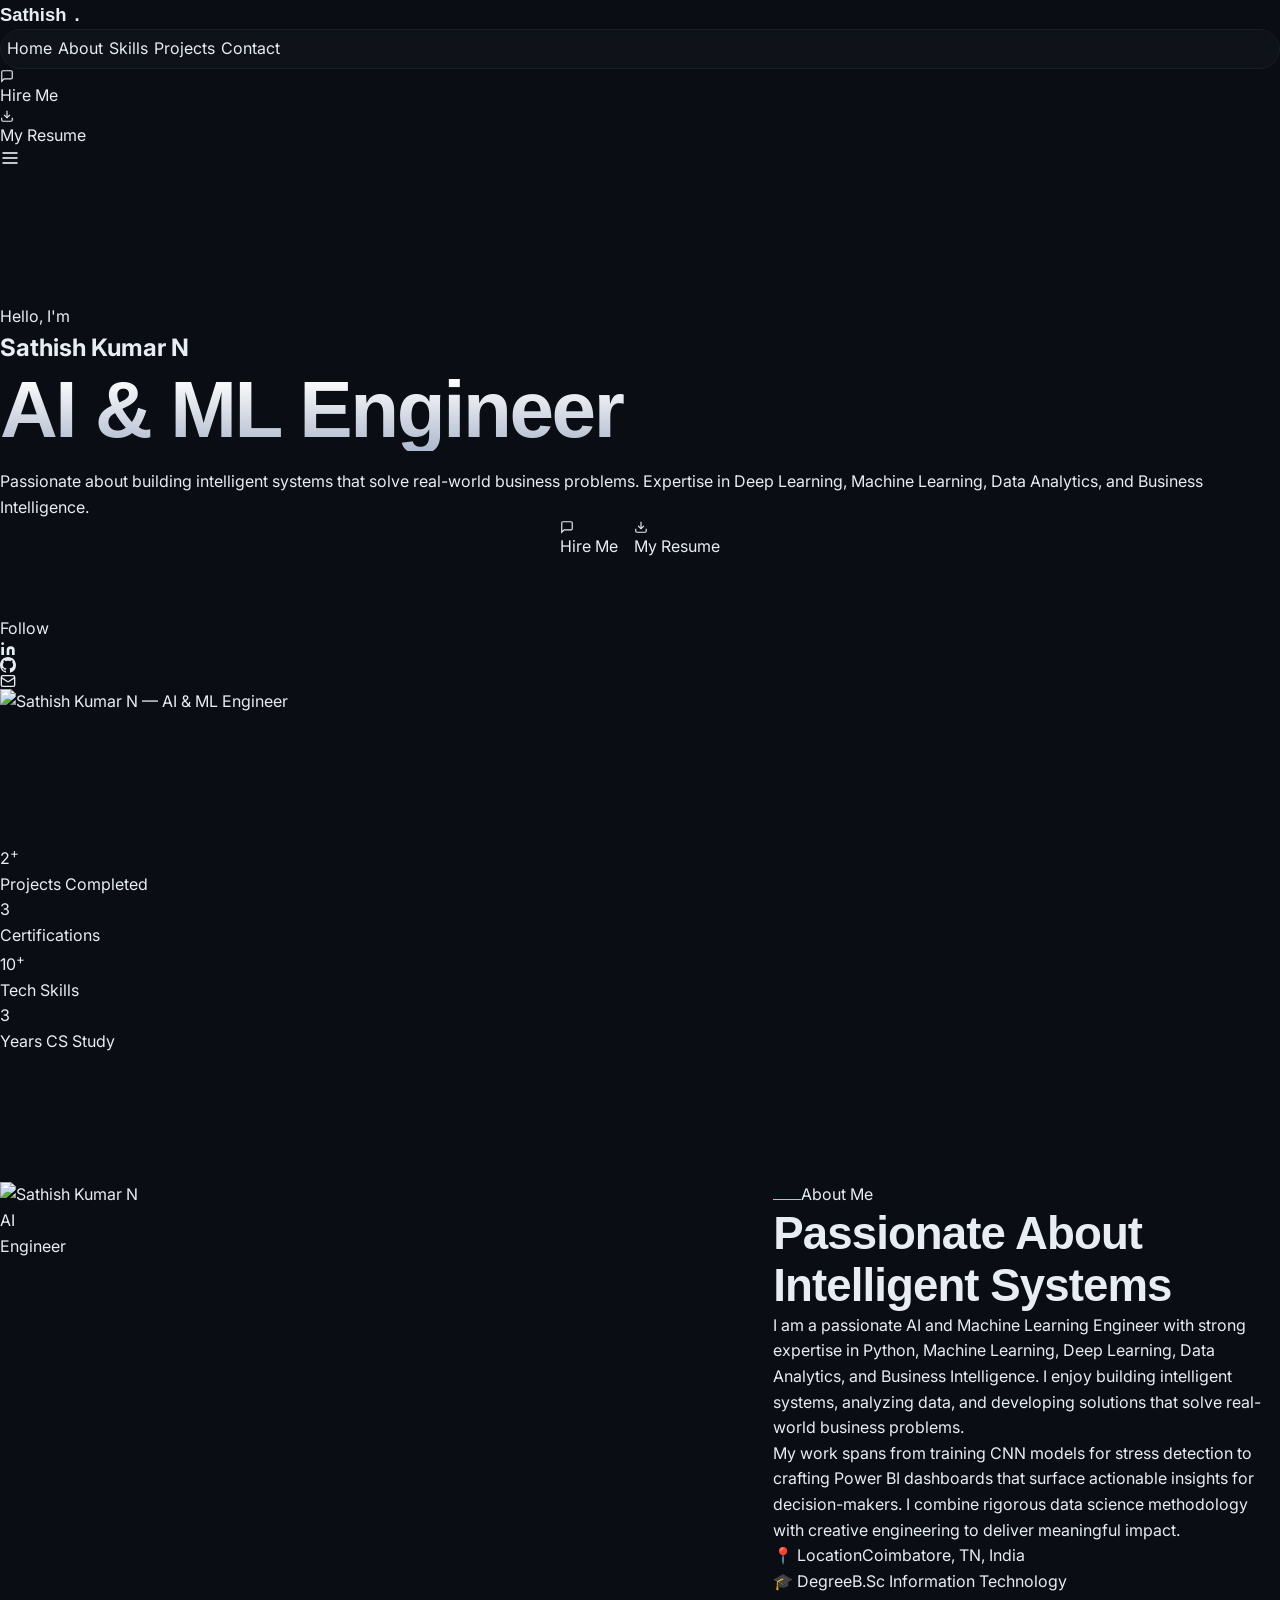
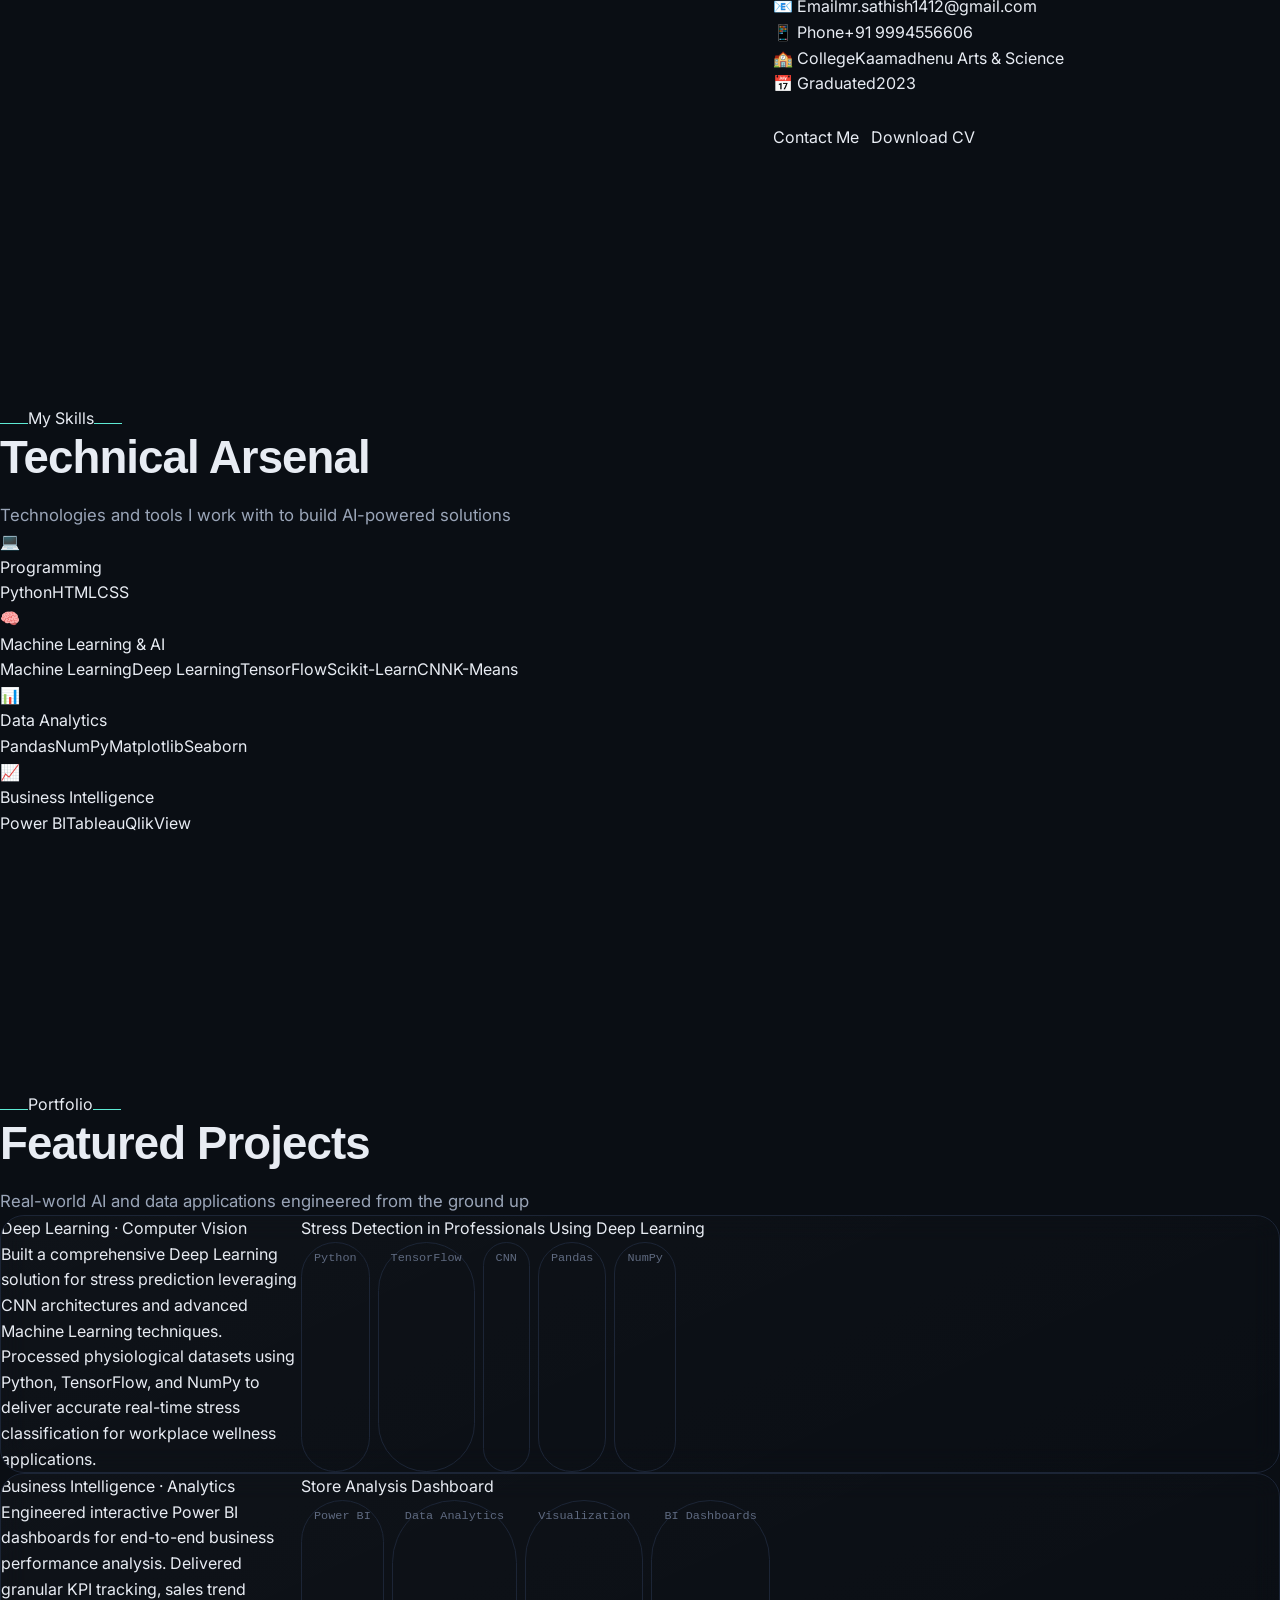
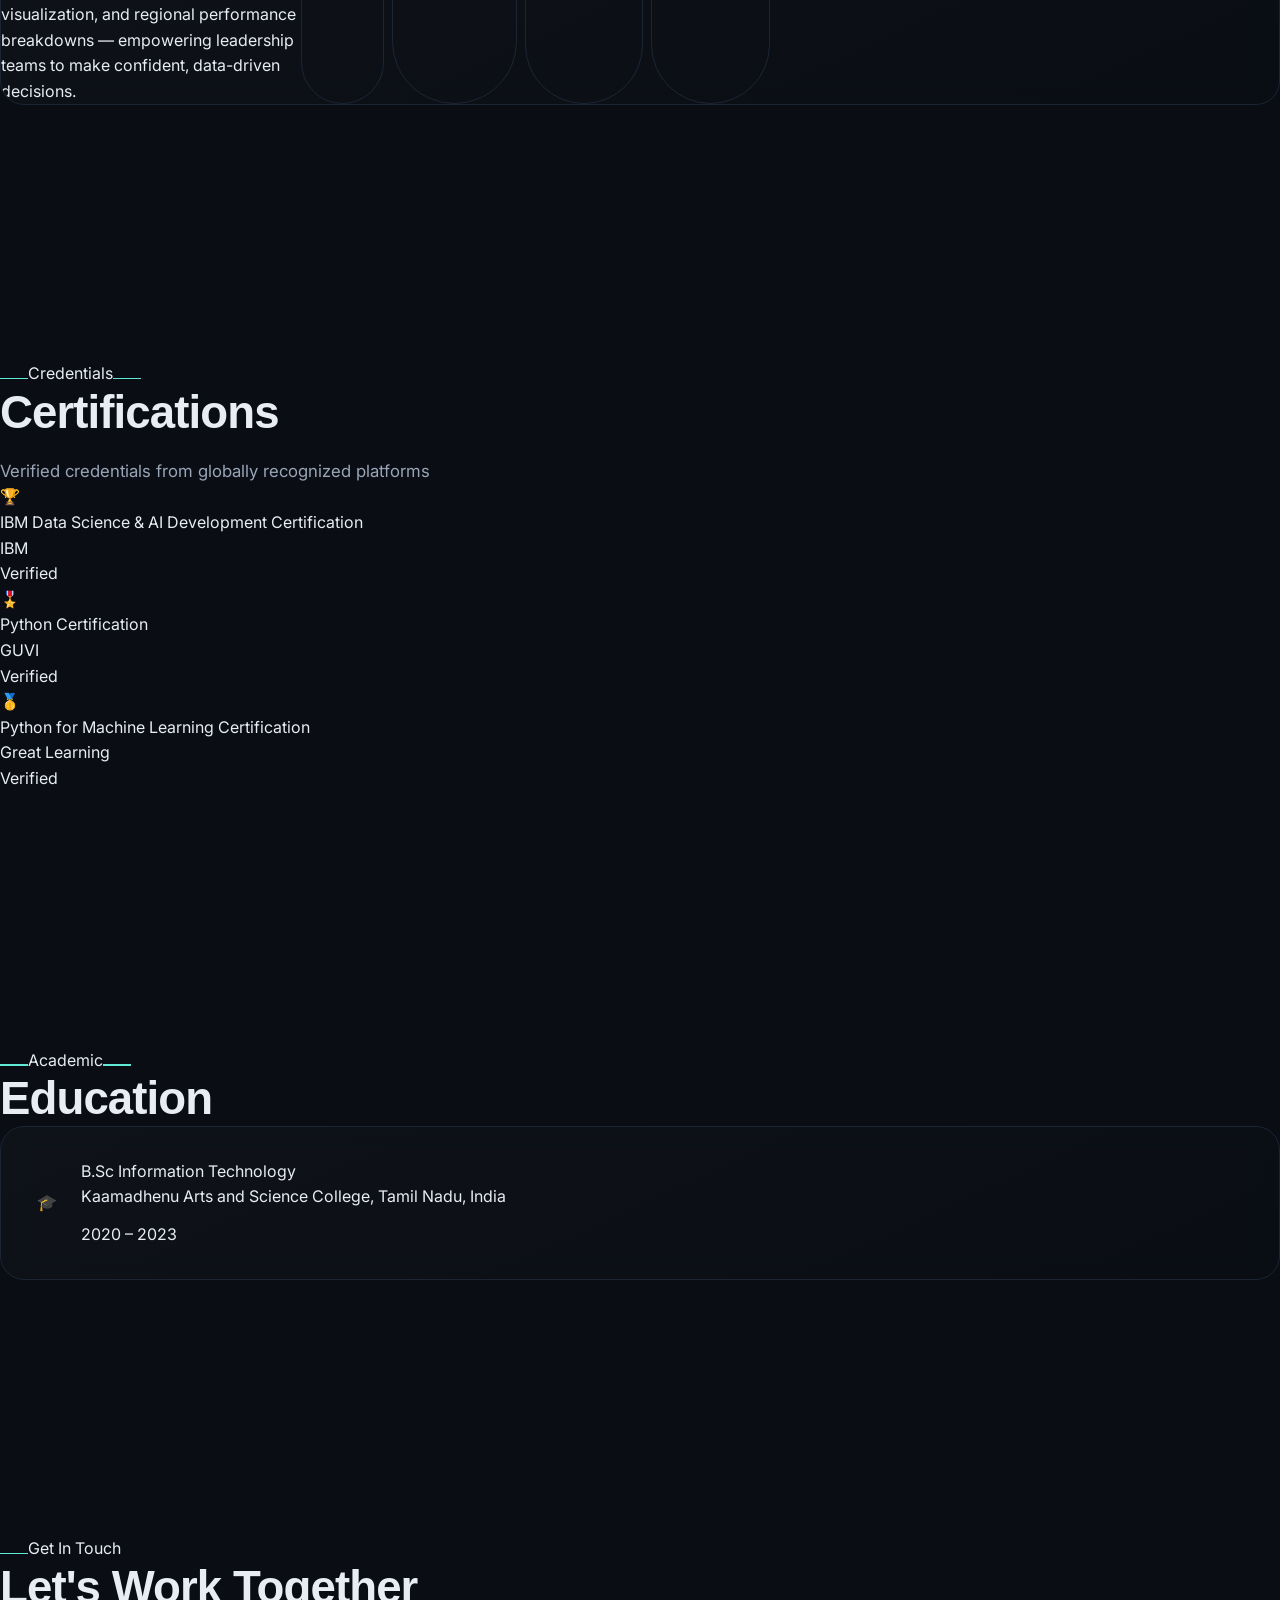
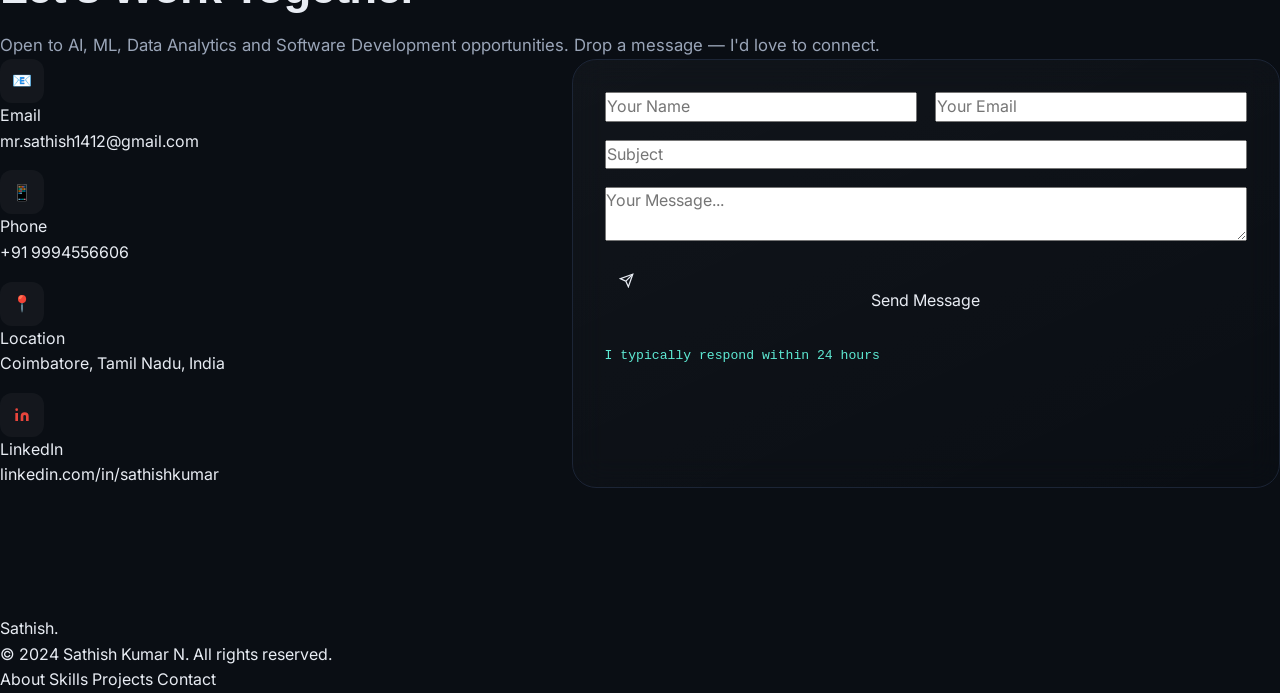
==== commit e33669dd: "Update print statement from 'Hello' to 'Goodbye'" ====
--- a/index.html
+++ b/index.html
@@ -3,484 +3,282 @@
 <head>
 <meta charset="UTF-8">
 <meta name="viewport" content="width=device-width, initial-scale=1.0">
-<title>Sathish Kumar N — AI &amp; Machine Learning Engineer</title>
-<meta name="description" content="Sathish Kumar N — AI Engineer, Machine Learning Engineer &amp; Data Analyst based in Coimbatore, India. Specializing in Deep Learning, TensorFlow, Computer Vision and Business Intelligence.">
-<meta name="keywords" content="Sathish Kumar N, AI Engineer, Machine Learning Engineer, Data Analyst, TensorFlow, Power BI, Deep Learning, Coimbatore">
-<meta name="author" content="Sathish Kumar N">
-
-<meta property="og:title" content="Sathish Kumar N — AI &amp; Machine Learning Engineer">
-<meta property="og:description" content="Building intelligent, data-driven solutions with Machine Learning, Deep Learning and Business Intelligence.">
-<meta property="og:type" content="website">
-
-<link rel="icon" href="data:image/svg+xml,<svg xmlns=%22http://www.w3.org/2000/svg%22 viewBox=%220 0 100 100%22><text y=%22.9em%22 font-size=%2290%22 fill=%22%235eead4%22>◆</text></svg>">
-
+<meta name="description" content="Sathish Kumar N — AI Engineer, Machine Learning Engineer, Data Analyst. Coimbatore, Tamil Nadu, India.">
+<title>Sathish Kumar N — AI & ML Engineer</title>
 <link rel="preconnect" href="https://fonts.googleapis.com">
 <link rel="preconnect" href="https://fonts.gstatic.com" crossorigin>
-<link href="https://fonts.googleapis.com/css2?family=Space+Grotesk:wght@400;500;600;700&family=Inter:wght@400;500;600;700&family=JetBrains+Mono:wght@400;500;600&display=swap" rel="stylesheet">
-
+<link href="https://fonts.googleapis.com/css2?family=Poppins:wght@300;400;500;600;700;800;900&family=Inter:wght@300;400;500;600&display=swap" rel="stylesheet">
 <link rel="stylesheet" href="style.css">
 </head>
 <body>
 
-<div class="grain-overlay" aria-hidden="true"></div>
-<div class="cursor-glow" aria-hidden="true"></div>
-
-<!-- ============ NAVIGATION ============ -->
-<header class="site-header" id="siteHeader">
-  <nav class="navbar" aria-label="Primary">
-    <a href="#hero" class="nav-logo">
-      <span class="logo-mark" aria-hidden="true">◆</span>
-      <span class="logo-text">Sathish<span class="logo-accent">.ai</span></span>
-    </a>
-
-    <ul class="nav-links" id="navLinks">
-      <li><a href="#about" class="nav-link"><span class="nav-num">01</span>About</a></li>
-      <li><a href="#skills" class="nav-link"><span class="nav-num">02</span>Skills</a></li>
-      <li><a href="#projects" class="nav-link"><span class="nav-num">03</span>Projects</a></li>
-      <li><a href="#certifications" class="nav-link"><span class="nav-num">04</span>Certs</a></li>
-      <li><a href="#education" class="nav-link"><span class="nav-num">05</span>Education</a></li>
-      <li><a href="#contact" class="nav-link"><span class="nav-num">06</span>Contact</a></li>
-    </ul>
-
-    <a href="#contact" class="nav-cta">
-      <span>Let's talk</span>
-      <svg width="14" height="14" viewBox="0 0 14 14" fill="none"><path d="M2 12L12 2M12 2H4M12 2V10" stroke="currentColor" stroke-width="1.5" stroke-linecap="round" stroke-linejoin="round"/></svg>
-    </a>
-
-    <button class="nav-toggle" id="navToggle" aria-label="Toggle navigation menu" aria-expanded="false">
-      <span></span><span></span><span></span>
-    </button>
-  </nav>
-</header>
-
-<main id="top">
-
-  <!-- ============ HERO ============ -->
-  <section class="hero" id="hero">
-    <canvas id="neuralCanvas" class="neural-canvas" aria-hidden="true"></canvas>
-    <div class="hero-vignette" aria-hidden="true"></div>
-
-    <div class="hero-inner">
-      <p class="hero-eyebrow reveal-up">
-        <span class="status-dot" aria-hidden="true"></span>
-        Available for opportunities — Coimbatore, IN
-      </p>
-
-      <h1 class="hero-title reveal-up" style="--d:1">
-        Sathish Kumar N
-      </h1>
-
-      <p class="hero-role reveal-up" style="--d:2">
-        <span class="role-cycle" id="roleCycle">AI Engineer</span>
-      </p>
-
-      <p class="hero-desc reveal-up" style="--d:3">
-        I design and ship intelligent systems — from deep learning models that read human signals
-        to dashboards that turn raw data into decisions. Python, TensorFlow and Business Intelligence,
-        engineered end‑to‑end.
-      </p>
-
-      <div class="hero-actions reveal-up" style="--d:4">
-        <a href="#projects" class="btn btn-primary">
-          <span>View Projects</span>
-          <svg width="16" height="16" viewBox="0 0 16 16" fill="none"><path d="M3 8h10M9 4l4 4-4 4" stroke="currentColor" stroke-width="1.6" stroke-linecap="round" stroke-linejoin="round"/></svg>
-        </a>
-        <a href="mailto:mr.sathish1412@gmail.com" class="btn btn-ghost">
-          <span>Get in Touch</span>
-        </a>
-      </div>
-
-      <div class="hero-metrics reveal-up" style="--d:5">
-        <div class="metric">
-          <span class="metric-label">model_type</span>
-          <span class="metric-value">CNN · Deep Learning</span>
+<!-- NAV -->
+<nav id="topnav">
+  <div class="nav-logo">Sathish<span>.</span></div>
+  <ul class="nav-links">
+    <li><a onclick="goto('hero')">Home</a></li>
+    <li><a onclick="goto('about')">About</a></li>
+    <li><a onclick="goto('skills')">Skills</a></li>
+    <li><a onclick="goto('projects')">Projects</a></li>
+    <li><a onclick="goto('contact')">Contact</a></li>
+  </ul>
+  <div class="nav-btns">
+    <a class="btn-outline" onclick="goto('contact')">
+      <svg width="14" height="14" viewBox="0 0 24 24" fill="none" stroke="currentColor" stroke-width="2"><path d="M21 15a2 2 0 0 1-2 2H7l-4 4V5a2 2 0 0 1 2-2h14a2 2 0 0 1 2 2z"/></svg>
+      Hire Me
+    </a>
+    <a class="btn-red" href="resume.pdf" download="Sathish_Kumar_N_Resume.pdf">
+      <svg width="14" height="14" viewBox="0 0 24 24" fill="none" stroke="currentColor" stroke-width="2"><path d="M21 15v4a2 2 0 0 1-2 2H5a2 2 0 0 1-2-2v-4"/><polyline points="7 10 12 15 17 10"/><line x1="12" y1="15" x2="12" y2="3"/></svg>
+      My Resume
+    </a>
+  </div>
+  <button class="hamburger" id="ham" aria-label="Menu">
+    <svg width="20" height="20" viewBox="0 0 24 24" fill="none" stroke="currentColor" stroke-width="2"><line x1="3" y1="6" x2="21" y2="6"/><line x1="3" y1="12" x2="21" y2="12"/><line x1="3" y1="18" x2="21" y2="18"/></svg>
+  </button>
+</nav>
+
+<!-- HERO -->
+<section id="hero">
+  <div class="hero-bg-glow"></div>
+  <div class="hero-left fi">
+    <div class="hero-greeting">Hello, <span>I'm</span></div>
+    <h1 class="hero-name">Sathish Kumar N</h1>
+    <div class="hero-title">AI & ML Engineer</div>
+    <p class="hero-bio">Passionate about building intelligent systems that solve real-world business problems. Expertise in Deep Learning, Machine Learning, Data Analytics, and Business Intelligence.</p>
+    <div class="hero-actions">
+      <button class="btn-red" onclick="goto('contact')">
+        <svg width="14" height="14" viewBox="0 0 24 24" fill="none" stroke="currentColor" stroke-width="2"><path d="M21 15a2 2 0 0 1-2 2H7l-4 4V5a2 2 0 0 1 2-2h14a2 2 0 0 1 2 2z"/></svg>
+        Hire Me
+      </button>
+      <a class="btn-outline" href="resume.pdf" download="Sathish_Kumar_N_Resume.pdf">
+        <svg width="14" height="14" viewBox="0 0 24 24" fill="none" stroke="currentColor" stroke-width="2"><path d="M21 15v4a2 2 0 0 1-2 2H5a2 2 0 0 1-2-2v-4"/><polyline points="7 10 12 15 17 10"/><line x1="12" y1="15" x2="12" y2="3"/></svg>
+        My Resume
+      </a>
+    </div>
+    <div class="hero-social">
+      <span class="social-label">Follow</span>
+      <a class="social-btn" href="https://linkedin.com" target="_blank" title="LinkedIn">
+        <svg width="16" height="16" viewBox="0 0 24 24" fill="currentColor"><path d="M16 8a6 6 0 0 1 6 6v7h-4v-7a2 2 0 0 0-2-2 2 2 0 0 0-2 2v7h-4v-7a6 6 0 0 1 6-6zM2 9h4v12H2z"/><circle cx="4" cy="4" r="2"/></svg>
+      </a>
+      <a class="social-btn" href="https://github.com" target="_blank" title="GitHub">
+        <svg width="16" height="16" viewBox="0 0 24 24" fill="currentColor"><path d="M12 0C5.37 0 0 5.37 0 12c0 5.31 3.435 9.795 8.205 11.385.6.105.825-.255.825-.57 0-.285-.015-1.23-.015-2.235-3.015.555-3.795-.735-4.035-1.41-.135-.345-.72-1.41-1.23-1.695-.42-.225-1.02-.78-.015-.795.945-.015 1.62.87 1.845 1.23 1.08 1.815 2.805 1.305 3.495.99.105-.78.42-1.305.765-1.605-2.67-.3-5.46-1.335-5.46-5.925 0-1.305.465-2.385 1.23-3.225-.12-.3-.54-1.53.12-3.18 0 0 1.005-.315 3.3 1.23.96-.27 1.98-.405 3-.405s2.04.135 3 .405c2.295-1.56 3.3-1.23 3.3-1.23.66 1.65.24 2.88.12 3.18.765.84 1.23 1.905 1.23 3.225 0 4.605-2.805 5.625-5.475 5.925.435.375.81 1.095.81 2.22 0 1.605-.015 2.895-.015 3.3 0 .315.225.69.825.57A12.02 12.02 0 0 0 24 12c0-6.63-5.37-12-12-12z"/></svg>
+      </a>
+      <a class="social-btn" href="mailto:mr.sathish1412@gmail.com" title="Email">
+        <svg width="16" height="16" viewBox="0 0 24 24" fill="none" stroke="currentColor" stroke-width="2"><rect x="2" y="4" width="20" height="16" rx="2"/><path d="m22 7-8.97 5.7a1.94 1.94 0 0 1-2.06 0L2 7"/></svg>
+      </a>
+    </div>
+  </div>
+  <div class="hero-right fi d2">
+    <div class="photo-wrap">
+      <div class="photo-ring-outer"></div>
+      <div class="photo-ring-mid"></div>
+      <div class="photo-ring-inner"></div>
+      <div class="photo-circle">
+        <img src="images/sathish-photo.jpg" alt="Sathish Kumar N — AI & ML Engineer">
+      </div>
+      <div class="photo-dot d1"></div>
+      <div class="photo-dot d2"></div>
+      <div class="photo-dot d3"></div>
+    </div>
+  </div>
+</section>
+
+<!-- STATS -->
+<div id="stats">
+  <div class="stat-item fi"><div class="stat-num">2<sup>+</sup></div><div class="stat-label">Projects Completed</div></div>
+  <div class="stat-item fi d1"><div class="stat-num">3</div><div class="stat-label">Certifications</div></div>
+  <div class="stat-item fi d2"><div class="stat-num">10<sup>+</sup></div><div class="stat-label">Tech Skills</div></div>
+  <div class="stat-item fi d3"><div class="stat-num">3</div><div class="stat-label">Years CS Study</div></div>
+</div>
+
+<!-- ABOUT -->
+<section id="about" class="section">
+  <div class="about-grid">
+    <div class="about-photo-wrap fi">
+      <div class="about-photo">
+        <img src="images/sathish-photo.jpg" alt="Sathish Kumar N">
+      </div>
+      <div class="about-photo-badge">
+        <div class="badge-big">AI</div>
+        <div class="badge-small">Engineer</div>
+      </div>
+    </div>
+    <div class="fi d1">
+      <div class="section-header">
+        <div class="section-eyebrow"><div class="eyebrow-line"></div><span class="eyebrow-text">About Me</span></div>
+        <h2 class="section-title">Passionate About<br>Intelligent Systems</h2>
+      </div>
+      <div class="about-text">
+        <p>I am a passionate AI and Machine Learning Engineer with strong expertise in Python, Machine Learning, Deep Learning, Data Analytics, and Business Intelligence. I enjoy building intelligent systems, analyzing data, and developing solutions that solve real-world business problems.</p>
+        <p>My work spans from training CNN models for stress detection to crafting Power BI dashboards that surface actionable insights for decision-makers. I combine rigorous data science methodology with creative engineering to deliver meaningful impact.</p>
+      </div>
+      <div class="about-info">
+        <div class="about-info-item"><span class="ai-label">📍 Location</span><span class="ai-value">Coimbatore, TN, India</span></div>
+        <div class="about-info-item"><span class="ai-label">🎓 Degree</span><span class="ai-value">B.Sc Information Technology</span></div>
+        <div class="about-info-item"><span class="ai-label">📧 Email</span><span class="ai-value">mr.sathish1412@gmail.com</span></div>
+        <div class="about-info-item"><span class="ai-label">📱 Phone</span><span class="ai-value">+91 9994556606</span></div>
+        <div class="about-info-item"><span class="ai-label">🏫 College</span><span class="ai-value">Kaamadhenu Arts & Science</span></div>
+        <div class="about-info-item"><span class="ai-label">📅 Graduated</span><span class="ai-value">2023</span></div>
+      </div>
+      <div style="margin-top:28px;display:flex;gap:12px;flex-wrap:wrap">
+        <a class="btn-red" href="mailto:mr.sathish1412@gmail.com">Contact Me</a>
+        <a class="btn-outline" href="resume.pdf" download="Sathish_Kumar_N_Resume.pdf">Download CV</a>
+      </div>
+    </div>
+  </div>
+</section>
+
+<!-- SKILLS -->
+<section id="skills" class="section" style="background:var(--bg2)">
+  <div class="section-header text-center fi">
+    <div class="section-eyebrow" style="justify-content:center"><div class="eyebrow-line"></div><span class="eyebrow-text">My Skills</span><div class="eyebrow-line"></div></div>
+    <h2 class="section-title">Technical Arsenal</h2>
+    <p class="section-sub text-center">Technologies and tools I work with to build AI-powered solutions</p>
+  </div>
+  <div class="skills-cats">
+    <div class="skill-cat-card red fi d1">
+      <div class="scc-icon">💻</div>
+      <div class="scc-title">Programming</div>
+      <div class="scc-tags"><span class="scc-tag">Python</span><span class="scc-tag">HTML</span><span class="scc-tag">CSS</span></div>
+    </div>
+    <div class="skill-cat-card red fi d2">
+      <div class="scc-icon">🧠</div>
+      <div class="scc-title">Machine Learning & AI</div>
+      <div class="scc-tags"><span class="scc-tag">Machine Learning</span><span class="scc-tag">Deep Learning</span><span class="scc-tag">TensorFlow</span><span class="scc-tag">Scikit-Learn</span><span class="scc-tag">CNN</span><span class="scc-tag">K-Means</span></div>
+    </div>
+    <div class="skill-cat-card red fi d3">
+      <div class="scc-icon">📊</div>
+      <div class="scc-title">Data Analytics</div>
+      <div class="scc-tags"><span class="scc-tag">Pandas</span><span class="scc-tag">NumPy</span><span class="scc-tag">Matplotlib</span><span class="scc-tag">Seaborn</span></div>
+    </div>
+    <div class="skill-cat-card red fi d4">
+      <div class="scc-icon">📈</div>
+      <div class="scc-title">Business Intelligence</div>
+      <div class="scc-tags"><span class="scc-tag">Power BI</span><span class="scc-tag">Tableau</span><span class="scc-tag">QlikView</span></div>
+    </div>
+  </div>
+</section>
+
+<!-- PROJECTS -->
+<section id="projects" class="section">
+  <div class="section-header text-center fi">
+    <div class="section-eyebrow" style="justify-content:center"><div class="eyebrow-line"></div><span class="eyebrow-text">Portfolio</span><div class="eyebrow-line"></div></div>
+    <h2 class="section-title">Featured Projects</h2>
+    <p class="section-sub">Real-world AI and data applications engineered from the ground up</p>
+  </div>
+  <div class="projects-grid">
+    <div class="project-card fi d1">
+      <div class="project-type">Deep Learning · Computer Vision</div>
+      <div class="project-title">Stress Detection in Professionals Using Deep Learning</div>
+      <div class="project-desc">Built a comprehensive Deep Learning solution for stress prediction leveraging CNN architectures and advanced Machine Learning techniques. Processed physiological datasets using Python, TensorFlow, and NumPy to deliver accurate real-time stress classification for workplace wellness applications.</div>
+      <div class="project-stack"><span class="ps-tag">Python</span><span class="ps-tag">TensorFlow</span><span class="ps-tag">CNN</span><span class="ps-tag">Pandas</span><span class="ps-tag">NumPy</span></div>
+    </div>
+    <div class="project-card fi d2">
+      <div class="project-type">Business Intelligence · Analytics</div>
+      <div class="project-title">Store Analysis Dashboard</div>
+      <div class="project-desc">Engineered interactive Power BI dashboards for end-to-end business performance analysis. Delivered granular KPI tracking, sales trend visualization, and regional performance breakdowns — empowering leadership teams to make confident, data-driven decisions.</div>
+      <div class="project-stack"><span class="ps-tag">Power BI</span><span class="ps-tag">Data Analytics</span><span class="ps-tag">Visualization</span><span class="ps-tag">BI Dashboards</span></div>
+    </div>
+  </div>
+</section>
+
+<!-- CERTIFICATIONS -->
+<section id="certifications" class="section" style="background:var(--bg2)">
+  <div class="section-header text-center fi">
+    <div class="section-eyebrow" style="justify-content:center"><div class="eyebrow-line"></div><span class="eyebrow-text">Credentials</span><div class="eyebrow-line"></div></div>
+    <h2 class="section-title">Certifications</h2>
+    <p class="section-sub">Verified credentials from globally recognized platforms</p>
+  </div>
+  <div class="certs-list">
+    <a class="cert-row fi d1" href="certificates/ibm-data-science-ai.pdf" target="_blank" rel="noopener">
+      <div class="cert-num">🏆</div>
+      <div><div class="cert-name">IBM Data Science &amp; AI Development Certification</div><div class="cert-issuer">IBM</div></div>
+      <span class="cert-badge">Verified</span>
+    </a>
+    <a class="cert-row fi d2" href="certificates/guvi-python.pdf" target="_blank" rel="noopener">
+      <div class="cert-num">🎖️</div>
+      <div><div class="cert-name">Python Certification</div><div class="cert-issuer">GUVI</div></div>
+      <span class="cert-badge">Verified</span>
+    </a>
+    <a class="cert-row fi d3" href="certificates/greatlearning-python-ml.pdf" target="_blank" rel="noopener">
+      <div class="cert-num">🥇</div>
+      <div><div class="cert-name">Python for Machine Learning Certification</div><div class="cert-issuer">Great Learning</div></div>
+      <span class="cert-badge">Verified</span>
+    </a>
+  </div>
+</section>
+
+<!-- EDUCATION -->
+<section id="education" class="section">
+  <div class="section-header text-center fi">
+    <div class="section-eyebrow" style="justify-content:center"><div class="eyebrow-line"></div><span class="eyebrow-text">Academic</span><div class="eyebrow-line"></div></div>
+    <h2 class="section-title">Education</h2>
+  </div>
+  <div class="edu-card fi d1">
+    <div class="edu-icon-wrap">🎓</div>
+    <div style="flex:1">
+      <div class="edu-degree">B.Sc Information Technology</div>
+      <div class="edu-college">Kaamadhenu Arts and Science College, Tamil Nadu, India</div>
+      <div style="margin-top:12px"><span class="edu-year">2020 – 2023</span></div>
+    </div>
+  </div>
+</section>
+
+<!-- CONTACT -->
+<section id="contact" class="section">
+  <div class="section-header fi">
+    <div class="section-eyebrow"><div class="eyebrow-line"></div><span class="eyebrow-text">Get In Touch</span></div>
+    <h2 class="section-title">Let's Work Together</h2>
+    <p class="section-sub">Open to AI, ML, Data Analytics and Software Development opportunities. Drop a message — I'd love to connect.</p>
+  </div>
+  <div class="contact-grid">
+    <div class="contact-info">
+      <div class="contact-item fi d1">
+        <div class="contact-icon">📧</div>
+        <div><div class="ci-label">Email</div><div class="ci-value"><a href="mailto:mr.sathish1412@gmail.com">mr.sathish1412@gmail.com</a></div></div>
+      </div>
+      <div class="contact-item fi d2">
+        <div class="contact-icon">📱</div>
+        <div><div class="ci-label">Phone</div><div class="ci-value"><a href="tel:+919994556606">+91 9994556606</a></div></div>
+      </div>
+      <div class="contact-item fi d3">
+        <div class="contact-icon">📍</div>
+        <div><div class="ci-label">Location</div><div class="ci-value">Coimbatore, Tamil Nadu, India</div></div>
+      </div>
+      <div class="contact-item fi d4">
+        <div class="contact-icon">
+          <svg width="16" height="16" viewBox="0 0 24 24" fill="currentColor" style="color:#e8453c"><path d="M16 8a6 6 0 0 1 6 6v7h-4v-7a2 2 0 0 0-2-2 2 2 0 0 0-2 2v7h-4v-7a6 6 0 0 1 6-6zM2 9h4v12H2z"/><circle cx="4" cy="4" r="2"/></svg>
         </div>
-        <div class="metric-sep" aria-hidden="true"></div>
-        <div class="metric">
-          <span class="metric-label">stack</span>
-          <span class="metric-value">TensorFlow · Power BI</span>
-        </div>
-        <div class="metric-sep" aria-hidden="true"></div>
-        <div class="metric">
-          <span class="metric-label">status</span>
-          <span class="metric-value metric-live">training_complete <i></i></span>
-        </div>
-      </div>
-    </div>
-
-    <a href="#about" class="scroll-cue" aria-label="Scroll to About section">
-      <span>Scroll</span>
-      <div class="scroll-track"><div class="scroll-thumb"></div></div>
-    </a>
-  </section>
-
-  <!-- ============ ABOUT ============ -->
-  <section class="about" id="about">
-    <div class="section-inner">
-      <div class="section-head">
-        <p class="eyebrow"><span class="eyebrow-line"></span>About</p>
-        <h2 class="section-title">Engineering intelligence,<br>not just models.</h2>
-      </div>
-
-      <div class="about-grid">
-        <div class="about-copy">
-          <p class="about-lead">
-            I'm a Machine Learning Engineer and Data Analyst based in Coimbatore, Tamil Nadu —
-            passionate about building systems that understand data and act on it.
-          </p>
-          <p>
-            My work spans the full intelligence stack: deep learning architectures that detect
-            patterns in human behaviour, classical ML pipelines for structured data, and
-            executive‑grade dashboards in Power BI and Tableau that make complex analytics
-            instantly readable. I care about solutions that are not just accurate, but usable —
-            models that ship, and reports that get read.
-          </p>
-          <p>
-            Currently exploring opportunities to build intelligent, data‑driven applications
-            with teams who care about rigor as much as impact.
-          </p>
-
-          <div class="about-tags">
-            <span class="tag">Python</span>
-            <span class="tag">TensorFlow</span>
-            <span class="tag">Deep Learning</span>
-            <span class="tag">Power BI</span>
-            <span class="tag">Data Analytics</span>
-          </div>
-        </div>
-
-        <aside class="about-panel">
-          <div class="panel-row">
-            <span class="panel-key">Name</span>
-            <span class="panel-val">Sathish Kumar N</span>
-          </div>
-          <div class="panel-row">
-            <span class="panel-key">Role</span>
-            <span class="panel-val">AI / ML Engineer</span>
-          </div>
-          <div class="panel-row">
-            <span class="panel-key">Location</span>
-            <span class="panel-val">Coimbatore, India</span>
-          </div>
-          <div class="panel-row">
-            <span class="panel-key">Education</span>
-            <span class="panel-val">B.Sc IT, 2023</span>
-          </div>
-          <div class="panel-row">
-            <span class="panel-key">Email</span>
-            <span class="panel-val panel-mono">mr.sathish1412@gmail.com</span>
-          </div>
-          <div class="panel-row">
-            <span class="panel-key">Phone</span>
-            <span class="panel-val panel-mono">+91 99945 56606</span>
-          </div>
-          <a href="mailto:mr.sathish1412@gmail.com" class="panel-cta">
-            Start a conversation
-            <svg width="14" height="14" viewBox="0 0 14 14" fill="none"><path d="M2 12L12 2M12 2H4M12 2V10" stroke="currentColor" stroke-width="1.5" stroke-linecap="round" stroke-linejoin="round"/></svg>
-          </a>
-        </aside>
-      </div>
-    </div>
-  </section>
-
-  <!-- ============ SKILLS ============ -->
-  <section class="skills" id="skills">
-    <div class="section-inner">
-      <div class="section-head">
-        <p class="eyebrow"><span class="eyebrow-line"></span>Capabilities</p>
-        <h2 class="section-title">A connected skill graph,<br>not a list of buzzwords.</h2>
-      </div>
-
-      <div class="skills-grid">
-
-        <div class="skill-card" style="--accent:#5eead4">
-          <div class="skill-card-head">
-            <span class="skill-icon" aria-hidden="true">
-              <svg width="22" height="22" viewBox="0 0 24 24" fill="none"><path d="M12 2v4M12 18v4M4.93 4.93l2.83 2.83M16.24 16.24l2.83 2.83M2 12h4M18 12h4M4.93 19.07l2.83-2.83M16.24 7.76l2.83-2.83" stroke="currentColor" stroke-width="1.6" stroke-linecap="round"/><circle cx="12" cy="12" r="3.5" stroke="currentColor" stroke-width="1.6"/></svg>
-            </span>
-            <h3>Programming</h3>
-          </div>
-          <ul class="skill-list">
-            <li><span>Python</span><div class="bar"><i style="--v:96%"></i></div></li>
-            <li><span>HTML</span><div class="bar"><i style="--v:88%"></i></div></li>
-            <li><span>CSS</span><div class="bar"><i style="--v:85%"></i></div></li>
-          </ul>
-        </div>
-
-        <div class="skill-card" style="--accent:#a78bfa">
-          <div class="skill-card-head">
-            <span class="skill-icon" aria-hidden="true">
-              <svg width="22" height="22" viewBox="0 0 24 24" fill="none"><circle cx="5" cy="6" r="2.2" stroke="currentColor" stroke-width="1.6"/><circle cx="19" cy="6" r="2.2" stroke="currentColor" stroke-width="1.6"/><circle cx="12" cy="13" r="2.2" stroke="currentColor" stroke-width="1.6"/><circle cx="5" cy="20" r="2.2" stroke="currentColor" stroke-width="1.6"/><circle cx="19" cy="20" r="2.2" stroke="currentColor" stroke-width="1.6"/><path d="M6.8 7.2L10.5 11.4M17.2 7.2L13.5 11.4M10.5 14.6L6.8 18.8M13.5 14.6L17.2 18.8" stroke="currentColor" stroke-width="1.4"/></svg>
-            </span>
-            <h3>Machine Learning</h3>
-          </div>
-          <ul class="skill-list">
-            <li><span>Machine Learning</span><div class="bar"><i style="--v:92%"></i></div></li>
-            <li><span>Deep Learning</span><div class="bar"><i style="--v:90%"></i></div></li>
-            <li><span>TensorFlow</span><div class="bar"><i style="--v:88%"></i></div></li>
-            <li><span>Scikit‑Learn</span><div class="bar"><i style="--v:90%"></i></div></li>
-            <li><span>CNN</span><div class="bar"><i style="--v:85%"></i></div></li>
-            <li><span>K‑Means</span><div class="bar"><i style="--v:84%"></i></div></li>
-          </ul>
-        </div>
-
-        <div class="skill-card" style="--accent:#f0abfc">
-          <div class="skill-card-head">
-            <span class="skill-icon" aria-hidden="true">
-              <svg width="22" height="22" viewBox="0 0 24 24" fill="none"><path d="M4 19V9M10 19V5M16 19v-7M22 19H2" stroke="currentColor" stroke-width="1.6" stroke-linecap="round" stroke-linejoin="round"/></svg>
-            </span>
-            <h3>Data Analytics</h3>
-          </div>
-          <ul class="skill-list">
-            <li><span>Pandas</span><div class="bar"><i style="--v:93%"></i></div></li>
-            <li><span>NumPy</span><div class="bar"><i style="--v:90%"></i></div></li>
-            <li><span>Matplotlib</span><div class="bar"><i style="--v:87%"></i></div></li>
-            <li><span>Seaborn</span><div class="bar"><i style="--v:86%"></i></div></li>
-          </ul>
-        </div>
-
-        <div class="skill-card" style="--accent:#fbbf24">
-          <div class="skill-card-head">
-            <span class="skill-icon" aria-hidden="true">
-              <svg width="22" height="22" viewBox="0 0 24 24" fill="none"><rect x="3" y="3" width="7" height="9" rx="1.2" stroke="currentColor" stroke-width="1.6"/><rect x="14" y="3" width="7" height="5" rx="1.2" stroke="currentColor" stroke-width="1.6"/><rect x="14" y="12" width="7" height="9" rx="1.2" stroke="currentColor" stroke-width="1.6"/><rect x="3" y="16" width="7" height="5" rx="1.2" stroke="currentColor" stroke-width="1.6"/></svg>
-            </span>
-            <h3>Visualization &amp; BI</h3>
-          </div>
-          <ul class="skill-list">
-            <li><span>Power BI</span><div class="bar"><i style="--v:94%"></i></div></li>
-            <li><span>Tableau</span><div class="bar"><i style="--v:88%"></i></div></li>
-            <li><span>QlikView</span><div class="bar"><i style="--v:80%"></i></div></li>
-          </ul>
-        </div>
-
-      </div>
-    </div>
-  </section>
-
-  <!-- ============ PROJECTS ============ -->
-  <section class="projects" id="projects">
-    <div class="section-inner">
-      <div class="section-head">
-        <p class="eyebrow"><span class="eyebrow-line"></span>Selected Work</p>
-        <h2 class="section-title">Projects that turn data<br>into decisions.</h2>
-      </div>
-
-      <div class="project-list">
-
-        <article class="project-card">
-          <div class="project-visual" aria-hidden="true">
-            <div class="visual-grid"></div>
-            <svg class="visual-icon" width="56" height="56" viewBox="0 0 24 24" fill="none"><path d="M3 12c2.5-5 5.5-8 9-8s6.5 3 9 8c-2.5 5-5.5 8-9 8s-6.5-3-9-8Z" stroke="currentColor" stroke-width="1.4"/><circle cx="12" cy="12" r="3.2" stroke="currentColor" stroke-width="1.4"/><path d="M12 4v2M12 18v2" stroke="currentColor" stroke-width="1.2" stroke-linecap="round"/></svg>
-          </div>
-          <div class="project-body">
-            <span class="project-tag">Deep Learning · Computer Vision</span>
-            <h3>Stress Detection in Professionals Using Deep Learning</h3>
-            <p>
-              A stress‑prediction system combining deep learning and classical ML to identify
-              signs of stress in working professionals from behavioural signal data —
-              built with TensorFlow and CNN architectures for feature extraction, and
-              Pandas/NumPy for the underlying data pipeline.
-            </p>
-            <div class="project-stack">
-              <span>TensorFlow</span><span>CNN</span><span>Python</span><span>Pandas</span><span>NumPy</span>
-            </div>
-          </div>
-        </article>
-
-        <article class="project-card">
-          <div class="project-visual" aria-hidden="true">
-            <div class="visual-grid"></div>
-            <svg class="visual-icon" width="56" height="56" viewBox="0 0 24 24" fill="none"><path d="M4 20V10M10 20V4M16 20v-7M21 20H3" stroke="currentColor" stroke-width="1.4" stroke-linecap="round" stroke-linejoin="round"/></svg>
-          </div>
-          <div class="project-body">
-            <span class="project-tag">Business Intelligence · Dashboards</span>
-            <h3>Store Analysis Dashboard</h3>
-            <p>
-              An interactive Power BI dashboard built for sales analytics, KPI monitoring
-              and business reporting — giving stakeholders a real‑time, visual read on
-              store performance and turning raw transaction data into actionable insight.
-            </p>
-            <div class="project-stack">
-              <span>Power BI</span><span>DAX</span><span>Data Modeling</span><span>KPI Reporting</span>
-            </div>
-          </div>
-        </article>
-
-      </div>
-    </div>
-  </section>
-
-  <!-- ============ CERTIFICATIONS ============ -->
-  <section class="certifications" id="certifications">
-    <div class="section-inner">
-      <div class="section-head">
-        <p class="eyebrow"><span class="eyebrow-line"></span>Credentials</p>
-        <h2 class="section-title">Continuous, verified<br>learning.</h2>
-      </div>
-
-      <div class="cert-timeline">
-        <div class="cert-line" aria-hidden="true"></div>
-
-        <div class="cert-item">
-          <div class="cert-node" aria-hidden="true"></div>
-          <div class="cert-card">
-            <span class="cert-org">IBM</span>
-            <h3>Data Science &amp; AI Development Certification</h3>
-            <p>Professional certification covering the data science lifecycle and applied AI development practices.</p>
-          </div>
-        </div>
-
-        <div class="cert-item">
-          <div class="cert-node" aria-hidden="true"></div>
-          <div class="cert-card">
-            <span class="cert-org">GUVI</span>
-            <h3>Python Certification</h3>
-            <p>Comprehensive certification validating core and advanced Python programming proficiency.</p>
-          </div>
-        </div>
-
-        <div class="cert-item">
-          <div class="cert-node" aria-hidden="true"></div>
-          <div class="cert-card">
-            <span class="cert-org">Great Learning</span>
-            <h3>Python for Machine Learning</h3>
-            <p>Applied training in using Python for building and evaluating machine learning models.</p>
-          </div>
-        </div>
-      </div>
-    </div>
-  </section>
-
-  <!-- ============ EDUCATION ============ -->
-  <section class="education" id="education">
-    <div class="section-inner">
-      <div class="section-head">
-        <p class="eyebrow"><span class="eyebrow-line"></span>Education</p>
-        <h2 class="section-title">Academic foundation.</h2>
-      </div>
-
-      <div class="edu-card">
-        <div class="edu-icon" aria-hidden="true">
-          <svg width="28" height="28" viewBox="0 0 24 24" fill="none"><path d="M2 9l10-5 10 5-10 5-10-5Z" stroke="currentColor" stroke-width="1.5" stroke-linejoin="round"/><path d="M6 11v5c0 1.5 2.7 3 6 3s6-1.5 6-3v-5" stroke="currentColor" stroke-width="1.5" stroke-linecap="round"/><path d="M22 9v6" stroke="currentColor" stroke-width="1.5" stroke-linecap="round"/></svg>
-        </div>
-        <div class="edu-body">
-          <h3>B.Sc Information Technology</h3>
-          <p class="edu-school">Kaamadhenu Arts and Science College</p>
-        </div>
-        <div class="edu-period">2020 — 2023</div>
-      </div>
-    </div>
-  </section>
-
-  <!-- ============ CONTACT ============ -->
-  <section class="contact" id="contact">
-    <div class="section-inner">
-      <div class="section-head section-head-center">
-        <p class="eyebrow eyebrow-center"><span class="eyebrow-line"></span>Contact</p>
-        <h2 class="section-title">Let's build something<br>intelligent together.</h2>
-        <p class="section-sub">Open to AI/ML engineering, data analyst and BI developer roles.</p>
-      </div>
-
-      <div class="contact-grid">
-        <div class="contact-info">
-          <a href="mailto:mr.sathish1412@gmail.com" class="contact-row">
-            <span class="contact-icon" aria-hidden="true">
-              <svg width="20" height="20" viewBox="0 0 24 24" fill="none"><rect x="2" y="4" width="20" height="16" rx="2" stroke="currentColor" stroke-width="1.5"/><path d="m3 6 9 7 9-7" stroke="currentColor" stroke-width="1.5" stroke-linecap="round" stroke-linejoin="round"/></svg>
-            </span>
-            <span>
-              <span class="contact-label">Email</span>
-              <span class="contact-value">mr.sathish1412@gmail.com</span>
-            </span>
-          </a>
-          <a href="tel:+919994556606" class="contact-row">
-            <span class="contact-icon" aria-hidden="true">
-              <svg width="20" height="20" viewBox="0 0 24 24" fill="none"><path d="M5 4h4l2 5-2.5 1.5a11 11 0 0 0 5 5L15 13l5 2v4a2 2 0 0 1-2 2A16 16 0 0 1 3 6a2 2 0 0 1 2-2Z" stroke="currentColor" stroke-width="1.5" stroke-linejoin="round"/></svg>
-            </span>
-            <span>
-              <span class="contact-label">Phone</span>
-              <span class="contact-value">+91 99945 56606</span>
-            </span>
-          </a>
-          <div class="contact-row contact-row-static">
-            <span class="contact-icon" aria-hidden="true">
-              <svg width="20" height="20" viewBox="0 0 24 24" fill="none"><path d="M12 22s7-7.2 7-12.5A7 7 0 0 0 5 9.5C5 14.8 12 22 12 22Z" stroke="currentColor" stroke-width="1.5" stroke-linejoin="round"/><circle cx="12" cy="9.5" r="2.4" stroke="currentColor" stroke-width="1.5"/></svg>
-            </span>
-            <span>
-              <span class="contact-label">Location</span>
-              <span class="contact-value">Coimbatore, Tamil Nadu, India</span>
-            </span>
-          </div>
-        </div>
-
-        <form class="contact-form" id="contactForm" novalidate>
-          <div class="form-row">
-            <div class="form-field">
-              <input type="text" id="name" name="name" placeholder=" " required autocomplete="name">
-              <label for="name">Your name</label>
-            </div>
-            <div class="form-field">
-              <input type="email" id="email" name="email" placeholder=" " required autocomplete="email">
-              <label for="email">Your email</label>
-            </div>
-          </div>
-          <div class="form-field">
-            <input type="text" id="subject" name="subject" placeholder=" " required>
-            <label for="subject">Subject</label>
-          </div>
-          <div class="form-field">
-            <textarea id="message" name="message" rows="5" placeholder=" " required></textarea>
-            <label for="message">Tell me about the opportunity or project…</label>
-          </div>
-          <button type="submit" class="btn btn-primary btn-full" id="formSubmit">
-            <span class="btn-text">Send Message</span>
-            <svg class="btn-icon" width="16" height="16" viewBox="0 0 16 16" fill="none"><path d="M3 8h10M9 4l4 4-4 4" stroke="currentColor" stroke-width="1.6" stroke-linecap="round" stroke-linejoin="round"/></svg>
-          </button>
-          <p class="form-note" id="formNote" role="status" aria-live="polite"></p>
-        </form>
-      </div>
-    </div>
-  </section>
-
-</main>
-
-<!-- ============ FOOTER ============ -->
-<footer class="site-footer">
-  <div class="section-inner footer-inner">
-    <div class="footer-brand">
-      <a href="#hero" class="nav-logo">
-        <span class="logo-mark" aria-hidden="true">◆</span>
-        <span class="logo-text">Sathish<span class="logo-accent">.ai</span></span>
-      </a>
-      <p>AI Engineer &amp; Data Analyst building intelligent, data‑driven solutions from Coimbatore, India.</p>
-    </div>
-
-    <div class="footer-col">
-      <h4>Navigate</h4>
-      <a href="#about">About</a>
-      <a href="#skills">Skills</a>
-      <a href="#projects">Projects</a>
-      <a href="#certifications">Certifications</a>
-    </div>
-
-    <div class="footer-col">
-      <h4>Connect</h4>
-      <a href="mailto:mr.sathish1412@gmail.com">mr.sathish1412@gmail.com</a>
-      <a href="tel:+919994556606">+91 9994556606</a>
-      <a href="#contact">Contact form</a>
-    </div>
-  </div>
-
-  <div class="footer-bottom">
-    <div class="section-inner footer-bottom-inner">
-      <p>© <span id="year"></span> Sathish Kumar N. All rights reserved.</p>
-      <p class="footer-built">Designed &amp; built with intent — no frameworks, pure code.</p>
-    </div>
+        <div><div class="ci-label">LinkedIn</div><div class="ci-value"><a href="https://linkedin.com" target="_blank">linkedin.com/in/sathishkumar</a></div></div>
+      </div>
+    </div>
+    <div class="contact-form fi d2">
+      <div class="form-row">
+        <input class="form-input" type="text" placeholder="Your Name">
+        <input class="form-input" type="email" placeholder="Your Email">
+      </div>
+      <input class="form-input" type="text" placeholder="Subject">
+      <textarea class="form-input" placeholder="Your Message..."></textarea>
+      <button class="btn-red" style="width:100%;justify-content:center;padding:14px" onclick="alert('Message sent! Sathish will get back to you soon.')">
+        <svg width="15" height="15" viewBox="0 0 24 24" fill="none" stroke="currentColor" stroke-width="2"><line x1="22" y1="2" x2="11" y2="13"/><polygon points="22 2 15 22 11 13 2 9 22 2"/></svg>
+        Send Message
+      </button>
+      <div class="form-note">I typically respond within 24 hours</div>
+    </div>
+  </div>
+</section>
+
+<!-- FOOTER -->
+<footer>
+  <div class="footer-logo">Sathish<span>.</span></div>
+  <div class="footer-copy">© 2024 Sathish Kumar N. All rights reserved.</div>
+  <div class="footer-links">
+    <a onclick="goto('about')">About</a>
+    <a onclick="goto('skills')">Skills</a>
+    <a onclick="goto('projects')">Projects</a>
+    <a onclick="goto('contact')">Contact</a>
   </div>
 </footer>
-
-<button class="back-to-top" id="backToTop" aria-label="Back to top">
-  <svg width="18" height="18" viewBox="0 0 18 18" fill="none"><path d="M9 14V4M4 9l5-5 5 5" stroke="currentColor" stroke-width="1.6" stroke-linecap="round" stroke-linejoin="round"/></svg>
-</button>
 
 <script src="script.js"></script>
 </body>
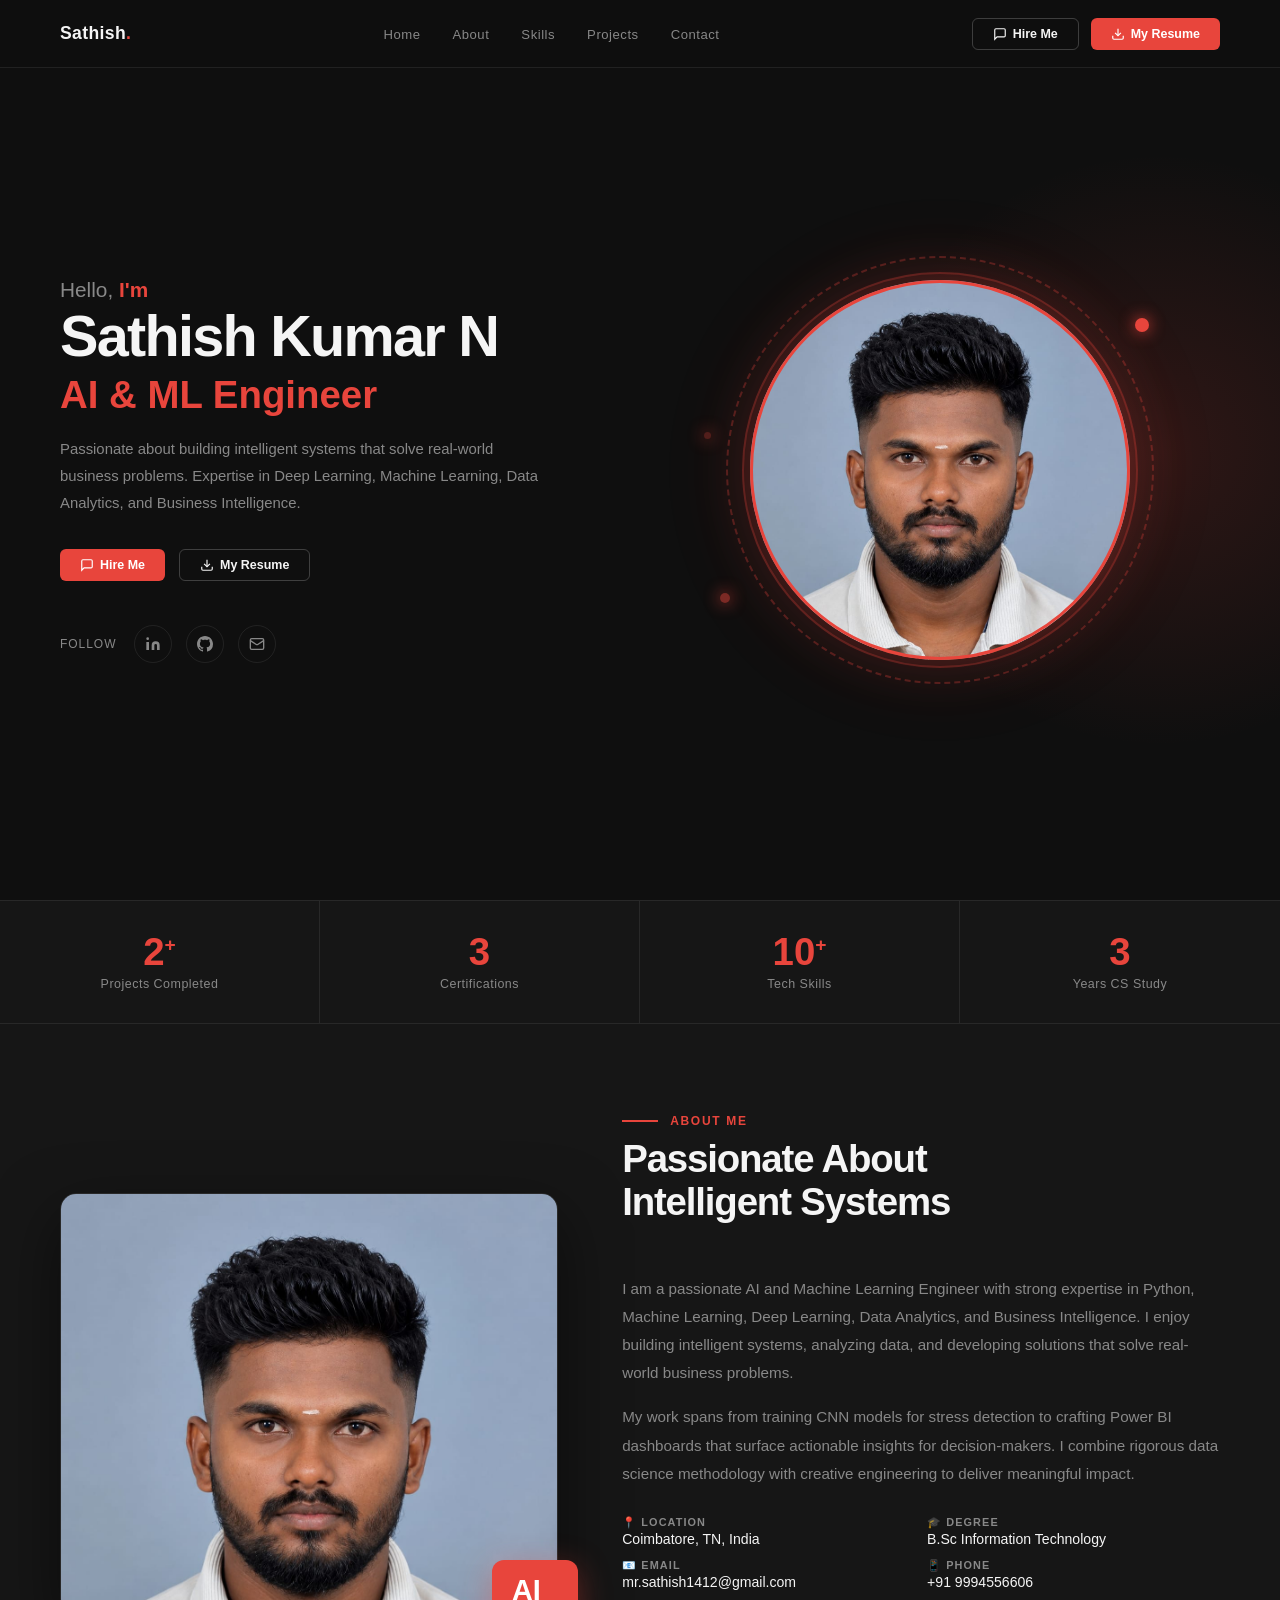
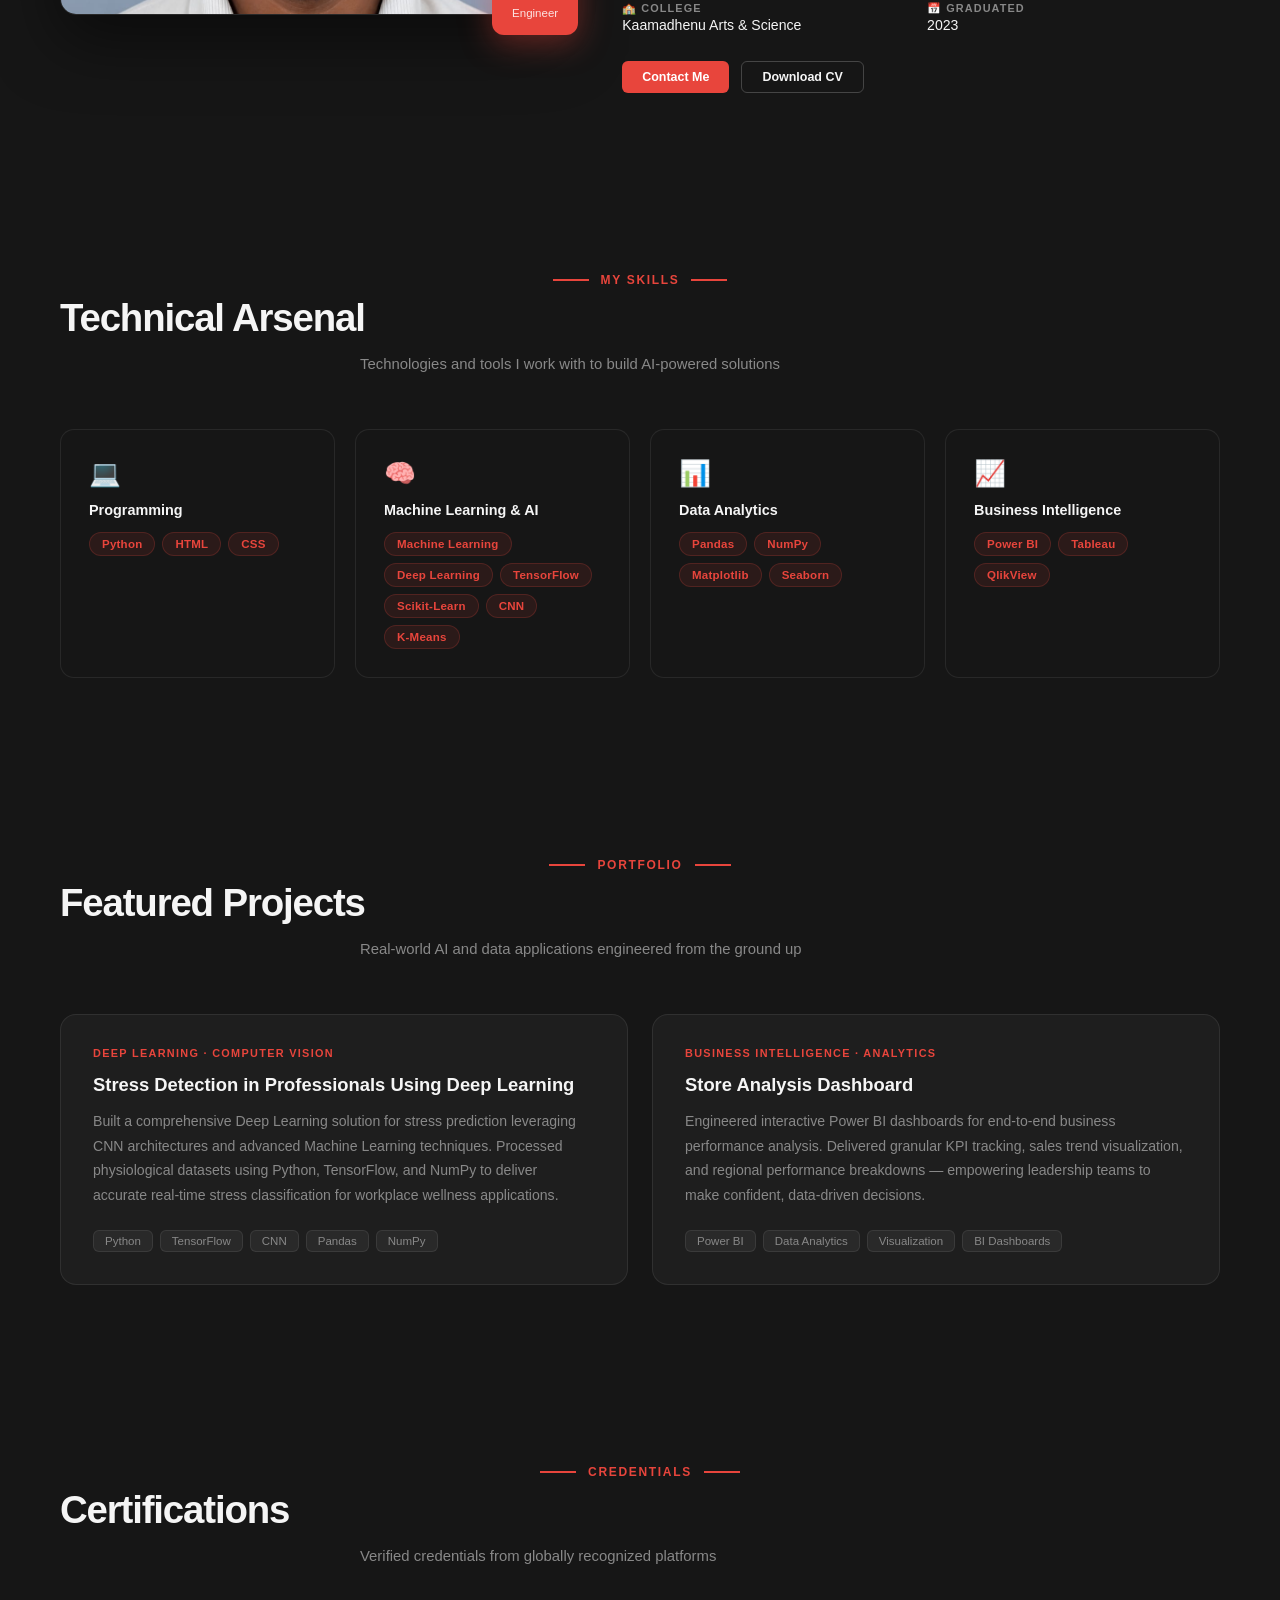
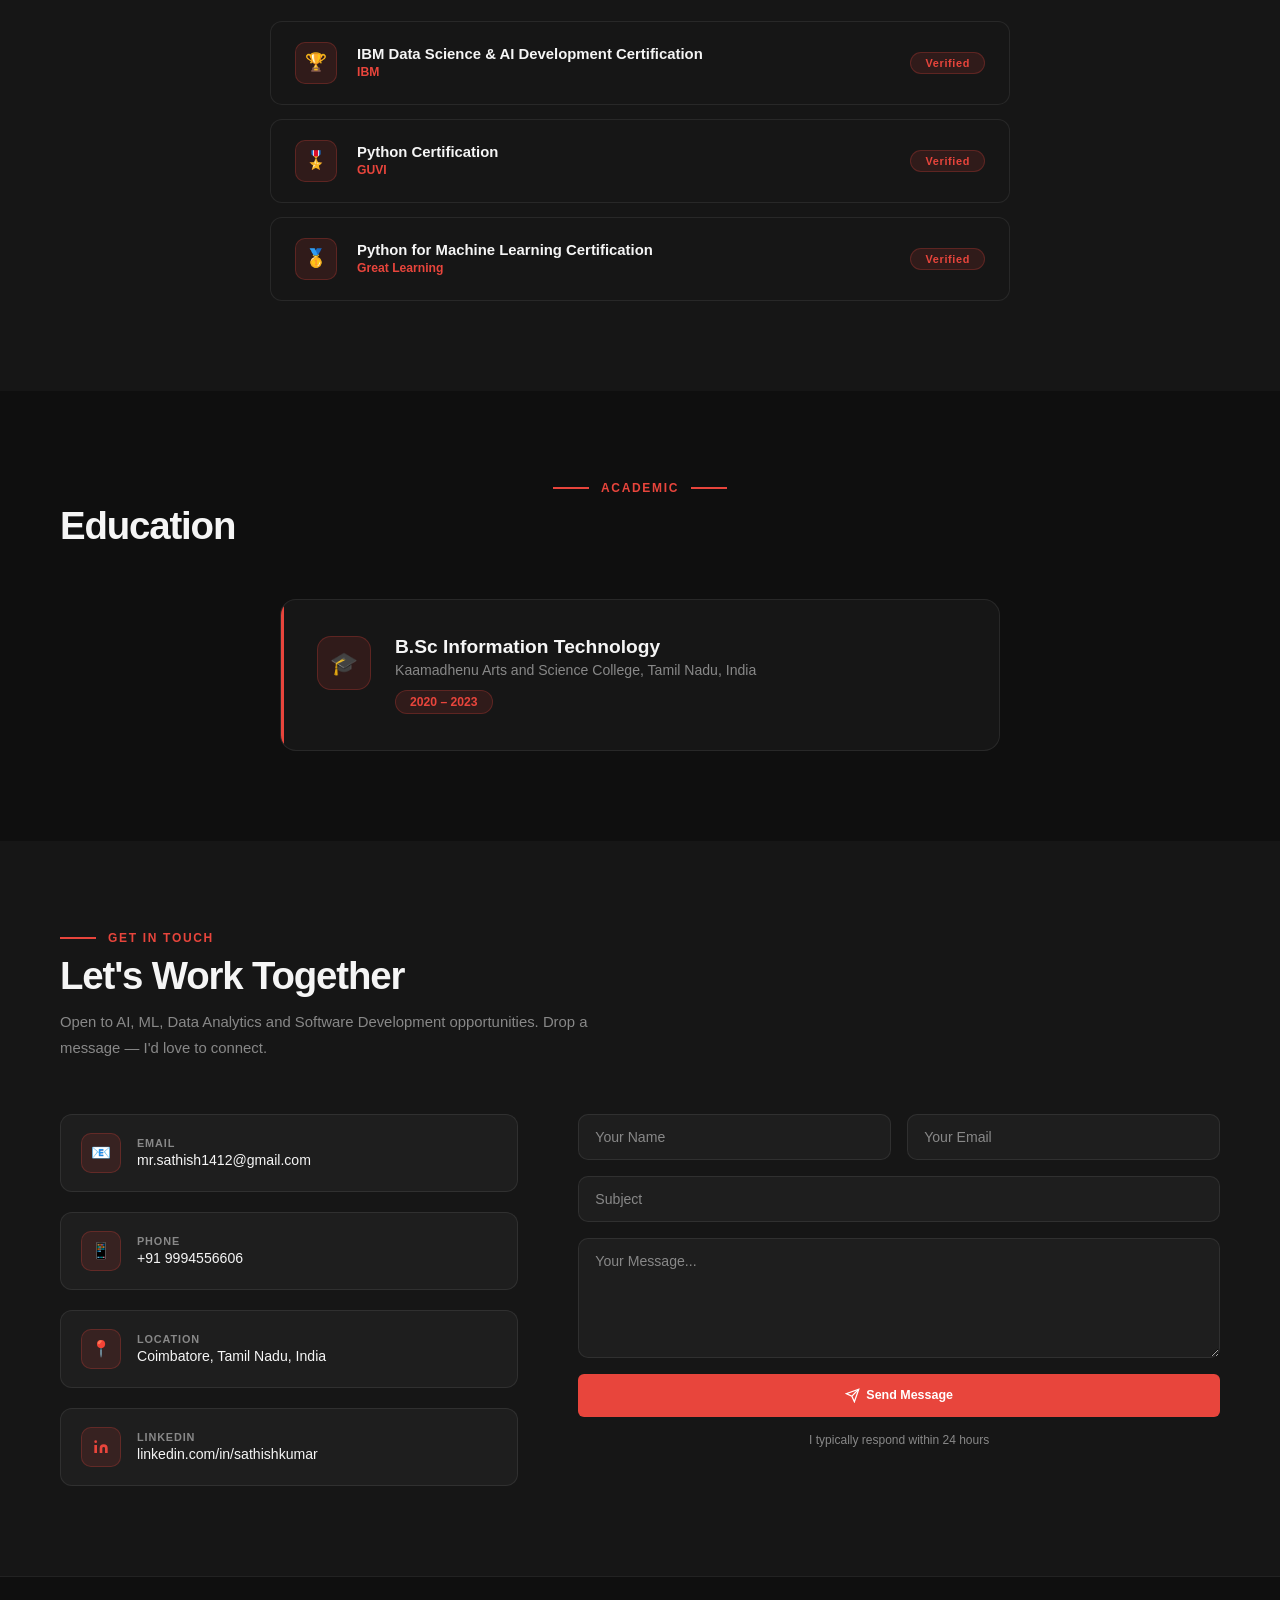
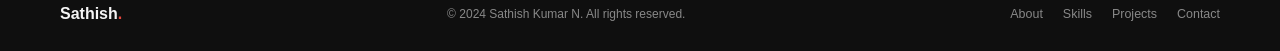
==== commit e29d2218: "Update print statement from 'Hello' to 'Goodbye'" ====
--- a/index.html
+++ b/index.html
@@ -4,7 +4,7 @@
 <meta charset="UTF-8">
 <meta name="viewport" content="width=device-width, initial-scale=1.0">
 <meta name="description" content="Sathish Kumar N — AI Engineer, Machine Learning Engineer, Data Analyst. Coimbatore, Tamil Nadu, India.">
-<title>Sathish Kumar N — AI & ML Engineer</title>
+<title>Sathish Kumar N — AI & ML </title>
 <link rel="preconnect" href="https://fonts.googleapis.com">
 <link rel="preconnect" href="https://fonts.gstatic.com" crossorigin>
 <link href="https://fonts.googleapis.com/css2?family=Poppins:wght@300;400;500;600;700;800;900&family=Inter:wght@300;400;500;600&display=swap" rel="stylesheet">
@@ -50,7 +50,7 @@
         <svg width="14" height="14" viewBox="0 0 24 24" fill="none" stroke="currentColor" stroke-width="2"><path d="M21 15a2 2 0 0 1-2 2H7l-4 4V5a2 2 0 0 1 2-2h14a2 2 0 0 1 2 2z"/></svg>
         Hire Me
       </button>
-      <a class="btn-outline" href="resume.pdf" download="Sathish_Kumar_N_Resume.pdf">
+      <a class="btn-outline" href="Sathish_Kumar_N_Resume.pdf" download="Sathish_Kumar_N_Resume.pdf">
         <svg width="14" height="14" viewBox="0 0 24 24" fill="none" stroke="currentColor" stroke-width="2"><path d="M21 15v4a2 2 0 0 1-2 2H5a2 2 0 0 1-2-2v-4"/><polyline points="7 10 12 15 17 10"/><line x1="12" y1="15" x2="12" y2="3"/></svg>
         My Resume
       </a>
--- a/style.css
+++ b/style.css
@@ -1,913 +1,334 @@
-
-
+*{margin:0;padding:0;box-sizing:border-box}
 :root{
-  /* Color tokens */
-  --bg-base:#0a0e14;
-  --bg-elev:#0d1219;
-  --surface:#0f1521;
-  --surface-2:#131a27;
-  --border:#1c2536;
-  --border-soft:#161d2b;
-  --text-primary:#e8ecf3;
-  --text-secondary:#9aa5b8;
-  --text-tertiary:#5f6a80;
-
-  --teal:#5eead4;
-  --violet:#a78bfa;
-  --pink:#f0abfc;
-  --amber:#fbbf24;
-
-  --teal-dim:rgba(94,234,212,.12);
-  --violet-dim:rgba(167,139,250,.12);
-
-  --grad-1: linear-gradient(135deg,#5eead4 0%, #a78bfa 100%);
-  --grad-2: linear-gradient(135deg,#a78bfa 0%, #f0abfc 100%);
-
-  /* Type */
-  --font-display:'Space Grotesk', sans-serif;
-  --font-body:'Inter', sans-serif;
-  --font-mono:'JetBrains Mono', monospace;
-
-  /* Layout */
-  --max-w:1180px;
-  --section-pad:128px;
-  --radius-lg:24px;
-  --radius-md:16px;
-  --radius-sm:10px;
-
-  --ease: cubic-bezier(.16,.84,.44,1);
-}
-
-*,*::before,*::after{ box-sizing:border-box; margin:0; padding:0; }
-
-html{
-  scroll-behavior:smooth;
-  scroll-padding-top:90px;
-}
-
-@media (prefers-reduced-motion: reduce){
-  html{ scroll-behavior:auto; }
-  *,*::before,*::after{ animation-duration:.001ms !important; animation-iteration-count:1 !important; transition-duration:.001ms !important; scroll-behavior:auto !important; }
-}
-
-body{
-  background:var(--bg-base);
-  color:var(--text-primary);
-  font-family:var(--font-body);
-  font-size:16px;
-  line-height:1.6;
-  -webkit-font-smoothing:antialiased;
-  -moz-osx-font-smoothing:grayscale;
-  overflow-x:hidden;
-  position:relative;
-}
-
-img,svg{ display:block; max-width:100%; }
-a{ color:inherit; text-decoration:none; }
-ul{ list-style:none; }
-button{ font:inherit; cursor:pointer; border:none; background:none; color:inherit; }
-input,textarea{ font:inherit; color:inherit; }
-
-::selection{ background:var(--teal); color:#06110f; }
-
-/* Subtle scrollbar */
-::-webkit-scrollbar{ width:10px; }
-::-webkit-scrollbar-track{ background:var(--bg-base); }
-::-webkit-scrollbar-thumb{ background:var(--border); border-radius:10px; border:2px solid var(--bg-base); }
-::-webkit-scrollbar-thumb:hover{ background:#2a3650; }
-
-/* ===================== ATMOSPHERE LAYERS ===================== */
-
-.grain-overlay{
-  position:fixed; inset:0; z-index:2; pointer-events:none;
-  opacity:.035; mix-blend-mode:overlay;
-  background-image:url("data:image/svg+xml,%3Csvg xmlns='http://www.w3.org/2000/svg' width='160' height='160'%3E%3Cfilter id='n'%3E%3CfeTurbulence type='fractalNoise' baseFrequency='0.9' numOctaves='2' stitchTiles='stitch'/%3E%3C/filter%3E%3Crect width='100%25' height='100%25' filter='url(%23n)'/%3E%3C/svg%3E");
-}
-
-.cursor-glow{
-  position:fixed; top:0; left:0; width:480px; height:480px; z-index:1; pointer-events:none;
-  border-radius:50%;
-  background:radial-gradient(circle, rgba(94,234,212,.06) 0%, rgba(167,139,250,.04) 40%, transparent 70%);
-  transform:translate(-50%,-50%);
-  transition:opacity .4s ease;
-  opacity:0;
-}
-
-body.cursor-active .cursor-glow{ opacity:1; }
-
-/* ===================== UTILITY / LAYOUT ===================== */
-
-.section-inner{
-  max-width:var(--max-w);
-  margin:0 auto;
-  padding:0 32px;
-  position:relative;
-  z-index:2;
-}
-
-section{ position:relative; padding:var(--section-pad) 0; }
-
-.section-head{ max-width:640px; margin-bottom:64px; }
-.section-head-center{ max-width:680px; margin-left:auto; margin-right:auto; text-align:center; }
-
-.eyebrow{
-  display:inline-flex; align-items:center; gap:10px;
-  font-family:var(--font-mono);
-  font-size:13px; letter-spacing:.12em; text-transform:uppercase;
-  color:var(--teal);
-  margin-bottom:18px;
-}
-.eyebrow-center{ justify-content:center; }
-.eyebrow-line{ width:28px; height:1.5px; background:var(--teal); display:inline-block; }
-
-.section-title{
-  font-family:var(--font-display);
-  font-weight:600;
-  font-size:clamp(2rem, 4vw, 2.85rem);
-  line-height:1.15;
-  letter-spacing:-.02em;
-  color:var(--text-primary);
-}
-
-.section-sub{
-  margin-top:18px;
-  color:var(--text-secondary);
-  font-size:1.05rem;
-}
-
-/* Buttons */
-.btn{
-  display:inline-flex; align-items:center; justify-content:center; gap:10px;
-  padding:15px 28px;
-  font-family:var(--font-body);
-  font-weight:600;
-  font-size:.95rem;
-  border-radius:100px;
-  white-space:nowrap;
-  transition:transform .35s var(--ease), box-shadow .35s var(--ease), background .35s var(--ease), border-color .35s var(--ease);
-  position:relative;
-}
-.btn svg{ transition:transform .3s var(--ease); }
-
-.btn-primary{
-  background:var(--grad-1);
-  color:#06110f;
-  box-shadow:0 8px 30px -10px rgba(94,234,212,.45);
-}
-.btn-primary:hover{ transform:translateY(-2px); box-shadow:0 14px 36px -10px rgba(94,234,212,.6); }
-.btn-primary:hover svg{ transform:translateX(3px); }
-
-.btn-ghost{
-  background:rgba(255,255,255,.03);
-  border:1px solid var(--border);
-  color:var(--text-primary);
-  backdrop-filter:blur(10px);
-}
-.btn-ghost:hover{ border-color:var(--teal); background:rgba(94,234,212,.06); transform:translateY(-2px); }
-
-.btn-full{ width:100%; }
-
-/* Tags / chips */
-.tag{
-  display:inline-flex; align-items:center;
-  padding:8px 16px;
-  font-family:var(--font-mono);
-  font-size:.8rem;
-  border:1px solid var(--border);
-  border-radius:100px;
-  color:var(--text-secondary);
-  background:rgba(255,255,255,.02);
-  transition:border-color .3s var(--ease), color .3s var(--ease);
-}
-.tag:hover{ border-color:var(--teal); color:var(--teal); }
-
-/* Reveal-on-scroll */
-.reveal-up{
-  opacity:0;
-  transform:translateY(28px);
-  animation:revealUp .9s var(--ease) forwards;
-  animation-delay:calc(var(--d, 0) * .12s + .1s);
-}
-@keyframes revealUp{ to{ opacity:1; transform:translateY(0); } }
-
-[data-reveal]{
-  opacity:0;
-  transform:translateY(36px);
-  transition:opacity .8s var(--ease), transform .8s var(--ease);
-}
-[data-reveal].is-visible{ opacity:1; transform:translateY(0); }
-
-/* ===================== HEADER / NAV ===================== */
-
-.site-header{
-  position:fixed; top:0; left:0; right:0; z-index:100;
-  padding:18px 0;
-  transition:padding .35s var(--ease), background .35s var(--ease), border-color .35s var(--ease);
-}
-
-.site-header.scrolled{
-  padding:12px 0;
-  background:rgba(10,14,20,.72);
-  backdrop-filter:blur(16px) saturate(160%);
-  -webkit-backdrop-filter:blur(16px) saturate(160%);
-  border-bottom:1px solid var(--border-soft);
-}
-
-.navbar{
-  max-width:var(--max-w);
-  margin:0 auto;
-  padding:0 32px;
-  display:flex; align-items:center; justify-content:space-between;
-  gap:24px;
-}
-
-.nav-logo{
-  display:flex; align-items:center; gap:8px;
-  font-family:var(--font-display);
-  font-weight:600; font-size:1.15rem;
-  flex-shrink:0;
-}
-.logo-mark{ color:var(--teal); font-size:1rem; }
-.logo-accent{ color:var(--teal); }
-
-.nav-links{
-  display:flex; align-items:center; gap:6px;
-  background:rgba(255,255,255,.025);
-  border:1px solid var(--border-soft);
-  border-radius:100px;
-  padding:6px;
-  backdrop-filter:blur(10px);
-}
-
-.nav-link{
-  display:flex; align-items:center; gap:7px;
-  padding:9px 16px;
-  font-size:.875rem; font-weight:500;
-  color:var(--text-secondary);
-  border-radius:100px;
-  transition:color .3s var(--ease), background .3s var(--ease);
-}
-.nav-link:hover{ color:var(--text-primary); background:rgba(255,255,255,.05); }
-.nav-link.active{ color:var(--teal); background:var(--teal-dim); }
-.nav-num{
-  font-family:var(--font-mono);
-  font-size:.7rem;
-  color:var(--text-tertiary);
-}
-.nav-link:hover .nav-num, .nav-link.active .nav-num{ color:var(--teal); }
-
-.nav-cta{
-  display:flex; align-items:center; gap:8px;
-  padding:11px 20px;
-  font-size:.875rem; font-weight:600;
-  border:1px solid var(--border);
-  border-radius:100px;
-  transition:border-color .3s var(--ease), background .3s var(--ease), transform .3s var(--ease);
-  flex-shrink:0;
-}
-.nav-cta:hover{ border-color:var(--teal); background:var(--teal-dim); color:var(--teal); transform:translateY(-1px); }
-
-.nav-toggle{
-  display:none;
-  flex-direction:column; justify-content:center; gap:5px;
-  width:40px; height:40px;
-  border:1px solid var(--border);
-  border-radius:10px;
-  flex-shrink:0;
-}
-.nav-toggle span{
-  width:18px; height:1.5px; background:var(--text-primary);
-  margin:0 auto;
-  transition:transform .3s var(--ease), opacity .3s var(--ease);
-}
-.nav-toggle.open span:nth-child(1){ transform:translateY(6.5px) rotate(45deg); }
-.nav-toggle.open span:nth-child(2){ opacity:0; }
-.nav-toggle.open span:nth-child(3){ transform:translateY(-6.5px) rotate(-45deg); }
-
-/* ===================== HERO ===================== */
-
-.hero{
+  --bg:#0f0f0f;
+  --bg2:#161616;
+  --bg3:#1e1e1e;
+  --red:#e8453c;
+  --red2:#ff6b63;
+  --text:#f5f5f5;
+  --muted:#888;
+  --border:rgba(255,255,255,0.08);
+}
+html{scroll-behavior:smooth}
+body{background:var(--bg);font-family:'Poppins',sans-serif;color:var(--text);overflow-x:hidden}
+::-webkit-scrollbar{width:4px}
+::-webkit-scrollbar-track{background:var(--bg)}
+::-webkit-scrollbar-thumb{background:var(--red);border-radius:99px}
+
+/* NAV */
+nav{
+  position:fixed;top:0;left:0;right:0;z-index:999;
+  display:flex;align-items:center;justify-content:space-between;
+  padding:0 60px;height:68px;
+  background:rgba(15,15,15,0.92);
+  backdrop-filter:blur(20px);
+  border-bottom:1px solid var(--border);
+  transition:all .3s;
+}
+.nav-logo{font-weight:700;font-size:1.1rem;letter-spacing:.02em;color:var(--text)}
+.nav-logo span{color:var(--red)}
+.nav-links{display:flex;gap:32px;list-style:none}
+.nav-links a{color:var(--muted);text-decoration:none;font-size:.82rem;font-weight:500;letter-spacing:.04em;transition:color .2s;cursor:pointer}
+.nav-links a:hover{color:var(--text)}
+.nav-btns{display:flex;gap:12px}
+.btn-outline{padding:8px 20px;border-radius:6px;border:1px solid rgba(255,255,255,0.2);background:transparent;color:var(--text);font-size:.78rem;font-weight:600;cursor:pointer;transition:all .3s;font-family:'Poppins',sans-serif;text-decoration:none;display:inline-flex;align-items:center;gap:6px}
+.btn-outline:hover{border-color:var(--red);color:var(--red)}
+.btn-red{padding:8px 20px;border-radius:6px;border:none;background:var(--red);color:#fff;font-size:.78rem;font-weight:600;cursor:pointer;transition:all .3s;font-family:'Poppins',sans-serif;text-decoration:none;display:inline-flex;align-items:center;gap:6px}
+.btn-red:hover{background:var(--red2);transform:translateY(-1px);box-shadow:0 6px 20px rgba(232,69,60,.4)}
+.hamburger{display:none;background:none;border:1px solid var(--border);border-radius:6px;padding:7px;cursor:pointer;color:var(--muted)}
+
+/* HERO */
+#hero{
   min-height:100vh;
-  display:flex; flex-direction:column; align-items:center; justify-content:center;
-  position:relative;
-  padding:140px 0 80px;
-  overflow:hidden;
-}
-
-.neural-canvas{
-  position:absolute; inset:0; width:100%; height:100%;
-  z-index:0;
-}
-
-.hero-vignette{
-  position:absolute; inset:0; z-index:1; pointer-events:none;
-  background:
-    radial-gradient(ellipse 70% 50% at 50% 20%, transparent 0%, var(--bg-base) 78%),
-    linear-gradient(180deg, rgba(10,14,20,.2) 0%, var(--bg-base) 100%);
-}
-
-.hero-inner{
-  position:relative; z-index:2;
-  max-width:780px;
-  margin:0 auto;
-  padding:0 32px;
-  text-align:center;
-  display:flex; flex-direction:column; align-items:center;
-}
-
-.hero-eyebrow{
-  display:inline-flex; align-items:center; gap:9px;
-  font-family:var(--font-mono);
-  font-size:.8rem; letter-spacing:.03em;
-  color:var(--text-secondary);
-  padding:8px 16px 8px 12px;
-  border:1px solid var(--border);
-  border-radius:100px;
-  background:rgba(255,255,255,.03);
-  backdrop-filter:blur(10px);
-  margin-bottom:28px;
-}
-
-.status-dot{
-  width:7px; height:7px; border-radius:50%;
-  background:var(--teal);
-  box-shadow:0 0 0 0 rgba(94,234,212,.6);
-  animation:pulseDot 2s infinite;
-}
-@keyframes pulseDot{
-  0%{ box-shadow:0 0 0 0 rgba(94,234,212,.55); }
-  70%{ box-shadow:0 0 0 7px rgba(94,234,212,0); }
-  100%{ box-shadow:0 0 0 0 rgba(94,234,212,0); }
-}
-
-.hero-title{
-  font-family:var(--font-display);
-  font-weight:700;
-  font-size:clamp(2.6rem, 7vw, 5rem);
-  line-height:1.04;
-  letter-spacing:-.03em;
-  background:linear-gradient(180deg, #fff 10%, #aeb8cc 100%);
-  -webkit-background-clip:text;
-  background-clip:text;
-  color:transparent;
-  margin-bottom:18px;
-}
-
-.hero-role{
-  font-family:var(--font-mono);
-  font-size:clamp(1rem, 2.4vw, 1.3rem);
-  margin-bottom:22px;
-  min-height:1.6em;
-}
-.role-cycle{
-  background:var(--grad-1);
-  -webkit-background-clip:text; background-clip:text; color:transparent;
-  font-weight:500;
-}
-.role-cycle::after{
-  content:'';
-  display:inline-block;
-  width:2px; height:1em;
-  background:var(--teal);
-  margin-left:3px;
-  vertical-align:-2px;
-  animation:blinkCursor 1s steps(1) infinite;
-}
-@keyframes blinkCursor{ 50%{ opacity:0; } }
-
-.hero-desc{
-  font-size:clamp(1rem, 1.6vw, 1.13rem);
-  color:var(--text-secondary);
-  max-width:580px;
-  margin-bottom:38px;
-}
-
-.hero-actions{
-  display:flex; align-items:center; gap:16px; flex-wrap:wrap; justify-content:center;
-  margin-bottom:56px;
-}
-
-.hero-metrics{
-  display:flex; align-items:center; gap:20px; flex-wrap:wrap; justify-content:center;
-  padding:16px 26px;
-  border:1px solid var(--border-soft);
-  border-radius:16px;
-  background:rgba(13,18,27,.55);
-  backdrop-filter:blur(14px);
-}
-.metric{ display:flex; flex-direction:column; gap:4px; align-items:flex-start; }
-.metric-label{ font-family:var(--font-mono); font-size:.68rem; letter-spacing:.06em; color:var(--text-tertiary); text-transform:uppercase; }
-.metric-value{ font-family:var(--font-mono); font-size:.82rem; color:var(--text-primary); }
-.metric-sep{ width:1px; height:26px; background:var(--border); }
-.metric-live{ display:inline-flex; align-items:center; gap:6px; color:var(--teal); }
-.metric-live i{
-  width:6px; height:6px; border-radius:50%; background:var(--teal); display:inline-block;
-  animation:pulseDot 2s infinite;
-}
-
-.scroll-cue{
-  position:absolute; bottom:36px; left:50%; transform:translateX(-50%);
-  display:flex; flex-direction:column; align-items:center; gap:10px;
-  z-index:2;
-  font-family:var(--font-mono); font-size:.7rem; letter-spacing:.1em; text-transform:uppercase;
-  color:var(--text-tertiary);
-}
-.scroll-track{ width:1px; height:38px; background:var(--border); overflow:hidden; }
-.scroll-thumb{
-  width:100%; height:14px; background:var(--teal);
-  animation:scrollThumb 1.8s ease-in-out infinite;
-}
-@keyframes scrollThumb{
-  0%{ transform:translateY(-14px); }
-  100%{ transform:translateY(38px); }
-}
-
-/* ===================== ABOUT ===================== */
-
-.about-grid{
   display:grid;
-  grid-template-columns:1.4fr 1fr;
-  gap:64px;
-  align-items:start;
-}
-
-.about-lead{
-  font-family:var(--font-display);
-  font-size:1.4rem; font-weight:500;
-  line-height:1.5;
-  color:var(--text-primary);
-  margin-bottom:22px;
-}
-
-.about-copy p{ color:var(--text-secondary); margin-bottom:18px; font-size:1.02rem; }
-.about-copy p:last-of-type{ margin-bottom:28px; }
-
-.about-tags{ display:flex; flex-wrap:wrap; gap:10px; }
-
-.about-panel{
-  border:1px solid var(--border);
-  border-radius:var(--radius-lg);
-  background:linear-gradient(180deg, rgba(255,255,255,.025), rgba(255,255,255,.005));
-  backdrop-filter:blur(16px);
-  padding:8px;
-}
-
-.panel-row{
-  display:flex; align-items:center; justify-content:space-between;
-  gap:16px;
-  padding:16px 18px;
-  border-bottom:1px solid var(--border-soft);
-}
-.panel-row:last-of-type{ border-bottom:none; }
-
-.panel-key{ font-family:var(--font-mono); font-size:.78rem; color:var(--text-tertiary); flex-shrink:0; }
-.panel-val{ font-size:.92rem; font-weight:500; text-align:right; }
-.panel-mono{ font-family:var(--font-mono); font-size:.8rem; word-break:break-word; color:var(--teal); }
-
-.panel-cta{
-  display:flex; align-items:center; justify-content:center; gap:8px;
-  margin:8px 10px 8px;
-  padding:14px;
-  border-radius:var(--radius-md);
-  background:var(--grad-1);
-  color:#06110f;
-  font-weight:600; font-size:.88rem;
-  transition:transform .3s var(--ease), box-shadow .3s var(--ease);
-}
-.panel-cta:hover{ transform:translateY(-2px); box-shadow:0 12px 30px -8px rgba(94,234,212,.45); }
-
-/* ===================== SKILLS ===================== */
-
-.skills-grid{
-  display:grid;
-  grid-template-columns:repeat(4, 1fr);
-  gap:22px;
-}
-
-.skill-card{
-  border:1px solid var(--border);
-  border-radius:var(--radius-lg);
-  padding:28px 24px;
-  background:linear-gradient(155deg, rgba(255,255,255,.03), rgba(255,255,255,.005));
-  backdrop-filter:blur(14px);
+  grid-template-columns:1fr 1fr;
+  align-items:center;
+  padding:100px 60px 60px;
+  gap:40px;
   position:relative;
   overflow:hidden;
-  transition:transform .4s var(--ease), border-color .4s var(--ease), box-shadow .4s var(--ease);
-}
-
-.skill-card::before{
-  content:'';
-  position:absolute; top:-40%; left:-20%;
-  width:160%; height:160%;
-  background:radial-gradient(circle at 30% 20%, var(--accent, var(--teal)) 0%, transparent 55%);
-  opacity:.05;
+}
+.hero-bg-glow{
+  position:absolute;
+  width:600px;height:600px;
+  top:50%;right:0;
+  transform:translate(30%,-50%);
+  background:radial-gradient(circle,rgba(232,69,60,.15) 0%,transparent 70%);
   pointer-events:none;
-  transition:opacity .4s var(--ease);
-}
-
-.skill-card:hover{
-  transform:translateY(-6px);
-  border-color:var(--accent, var(--teal));
-  box-shadow:0 20px 44px -22px rgba(0,0,0,.6);
-}
-.skill-card:hover::before{ opacity:.12; }
-
-.skill-card-head{
-  display:flex; align-items:center; gap:12px;
-  margin-bottom:22px;
-}
-.skill-icon{
-  display:flex; align-items:center; justify-content:center;
-  width:42px; height:42px;
-  border-radius:12px;
-  background:color-mix(in srgb, var(--accent, var(--teal)) 14%, transparent);
-  color:var(--accent, var(--teal));
-  flex-shrink:0;
-}
-.skill-card-head h3{
-  font-family:var(--font-display);
-  font-size:1.02rem; font-weight:600;
-}
-
-.skill-list{ display:flex; flex-direction:column; gap:14px; }
-.skill-list li{ display:flex; flex-direction:column; gap:6px; }
-.skill-list li span{ font-size:.86rem; color:var(--text-secondary); }
-
-.bar{
-  width:100%; height:4px;
-  border-radius:4px;
-  background:var(--border-soft);
+}
+.hero-left{position:relative;z-index:2}
+.hero-greeting{font-size:1.3rem;font-weight:400;color:var(--muted);margin-bottom:4px}
+.hero-greeting span{color:var(--red);font-weight:600}
+.hero-name{font-size:clamp(2.5rem,4.5vw,4rem);font-weight:800;line-height:1.05;letter-spacing:-.03em;margin-bottom:8px}
+.hero-title{font-size:clamp(1.6rem,3vw,2.6rem);font-weight:700;color:var(--red);line-height:1.1;margin-bottom:20px}
+.hero-bio{color:var(--muted);font-size:.93rem;line-height:1.8;max-width:480px;margin-bottom:32px}
+.hero-actions{display:flex;gap:14px;flex-wrap:wrap;margin-bottom:44px}
+.hero-social{display:flex;gap:14px;align-items:center}
+.social-label{color:var(--muted);font-size:.75rem;letter-spacing:.08em;text-transform:uppercase;margin-right:4px}
+.social-btn{width:38px;height:38px;border-radius:50%;border:1px solid var(--border);display:flex;align-items:center;justify-content:center;color:var(--muted);text-decoration:none;transition:all .3s}
+.social-btn:hover{border-color:var(--red);color:var(--red);transform:translateY(-2px)}
+.hero-right{display:flex;justify-content:center;align-items:center;position:relative;z-index:2}
+.photo-wrap{position:relative;width:380px;height:380px}
+.photo-ring-outer{
+  position:absolute;inset:-24px;
+  border-radius:50%;
+  border:2px dashed rgba(232,69,60,.3);
+  animation:spin-slow 20s linear infinite;
+}
+.photo-ring-mid{
+  position:absolute;inset:-8px;
+  border-radius:50%;
+  border:2px solid rgba(232,69,60,.25);
+}
+.photo-ring-inner{
+  position:absolute;inset:0;
+  border-radius:50%;
+  border:3px solid var(--red);
+  box-shadow:0 0 0 8px rgba(232,69,60,.08),0 0 60px rgba(232,69,60,.2),0 0 100px rgba(232,69,60,.1);
+}
+.photo-circle{
+  width:100%;height:100%;
+  border-radius:50%;
   overflow:hidden;
-}
-.bar i{
-  display:block; height:100%; width:0%;
-  border-radius:4px;
-  background:var(--accent, var(--teal));
-  transition:width 1.2s var(--ease);
-}
-.skill-card.in-view .bar i{ width:var(--v); }
-
-/* ===================== PROJECTS ===================== */
-
-.project-list{ display:flex; flex-direction:column; gap:28px; }
-
+  background:var(--bg3);
+}
+.photo-circle img{width:100%;height:100%;object-fit:cover;object-position:center top}
+.photo-dot{
+  position:absolute;
+  width:14px;height:14px;
+  border-radius:50%;
+  background:var(--red);
+  box-shadow:0 0 16px var(--red);
+}
+.photo-dot.d1{top:10%;right:-5%}
+.photo-dot.d2{bottom:15%;left:-8%;width:10px;height:10px;background:rgba(232,69,60,.5)}
+.photo-dot.d3{top:40%;left:-12%;width:7px;height:7px;background:rgba(232,69,60,.3)}
+@keyframes spin-slow{from{transform:rotate(0deg)}to{transform:rotate(360deg)}}
+
+/* STATS */
+#stats{
+  display:grid;grid-template-columns:repeat(4,1fr);gap:0;
+  border-top:1px solid var(--border);
+  border-bottom:1px solid var(--border);
+  background:var(--bg2);
+}
+.stat-item{
+  padding:32px 24px;
+  text-align:center;
+  border-right:1px solid var(--border);
+  transition:background .3s;
+}
+.stat-item:last-child{border-right:none}
+.stat-item:hover{background:var(--bg3)}
+.stat-num{font-size:2.4rem;font-weight:800;color:var(--red);line-height:1;font-family:'Poppins',sans-serif}
+.stat-num sup{font-size:1.2rem}
+.stat-label{color:var(--muted);font-size:.78rem;margin-top:6px;letter-spacing:.04em}
+
+/* SECTION BASE */
+.section{padding:90px 60px}
+.section-header{margin-bottom:52px}
+.section-eyebrow{display:flex;align-items:center;gap:12px;margin-bottom:10px}
+.eyebrow-line{width:36px;height:2px;background:var(--red)}
+.eyebrow-text{color:var(--red);font-size:.75rem;font-weight:700;letter-spacing:.14em;text-transform:uppercase}
+.section-title{font-size:clamp(1.8rem,3vw,2.6rem);font-weight:800;letter-spacing:-.03em;line-height:1.1}
+.section-sub{color:var(--muted);font-size:.93rem;line-height:1.75;margin-top:12px;max-width:560px}
+.text-center .section-sub{margin-left:auto;margin-right:auto}
+
+/* ABOUT */
+#about{background:var(--bg2)}
+.about-grid{display:grid;grid-template-columns:1fr 1.2fr;gap:64px;align-items:center}
+.about-photo-wrap{position:relative}
+.about-photo{
+  width:100%;border-radius:16px;overflow:hidden;
+  border:1px solid var(--border);
+  box-shadow:0 24px 64px rgba(0,0,0,.5);
+}
+.about-photo img{width:100%;height:420px;object-fit:cover;object-position:center top;display:block}
+.about-photo-badge{
+  position:absolute;bottom:-20px;right:-20px;
+  background:var(--red);color:#fff;
+  border-radius:12px;padding:16px 20px;
+  box-shadow:0 8px 32px rgba(232,69,60,.4);
+}
+.badge-big{font-size:1.8rem;font-weight:800;line-height:1}
+.badge-small{font-size:.72rem;font-weight:500;opacity:.85;margin-top:2px}
+.about-text p{color:var(--muted);line-height:1.85;font-size:.95rem;margin-bottom:16px}
+.about-info{display:grid;grid-template-columns:1fr 1fr;gap:12px;margin-top:28px}
+.about-info-item{display:flex;flex-direction:column;gap:2px}
+.ai-label{color:var(--muted);font-size:.68rem;font-weight:600;letter-spacing:.1em;text-transform:uppercase}
+.ai-value{color:var(--text);font-size:.88rem;font-weight:500}
+
+/* SKILLS */
+.skills-cats{display:grid;grid-template-columns:repeat(auto-fit,minmax(260px,1fr));gap:20px}
+.skill-cat-card{
+  background:var(--bg2);border:1px solid var(--border);
+  border-radius:14px;padding:28px;
+  transition:all .3s;
+  position:relative;overflow:hidden;
+}
+.skill-cat-card::after{
+  content:'';position:absolute;top:0;left:0;right:0;height:2px;
+  opacity:0;transition:opacity .3s;
+}
+.skill-cat-card.red::after{background:var(--red)}
+.skill-cat-card:hover{border-color:rgba(232,69,60,.3);transform:translateY(-4px)}
+.skill-cat-card:hover::after{opacity:1}
+.scc-icon{font-size:1.6rem;margin-bottom:14px}
+.scc-title{font-size:.9rem;font-weight:700;margin-bottom:14px;color:var(--text)}
+.scc-tags{display:flex;flex-wrap:wrap;gap:7px}
+.scc-tag{
+  padding:5px 12px;border-radius:99px;
+  background:rgba(232,69,60,.1);border:1px solid rgba(232,69,60,.2);
+  color:#e8453c;font-size:.72rem;font-weight:600;letter-spacing:.02em;
+  transition:all .25s;cursor:default;
+}
+.scc-tag:hover{background:rgba(232,69,60,.2);border-color:var(--red)}
+
+/* PROJECTS */
+#projects{background:var(--bg2)}
+.projects-grid{display:grid;grid-template-columns:repeat(auto-fit,minmax(340px,1fr));gap:24px}
 .project-card{
-  display:grid;
-  grid-template-columns:300px 1fr;
-  border:1px solid var(--border);
-  border-radius:var(--radius-lg);
-  overflow:hidden;
-  background:linear-gradient(155deg, rgba(255,255,255,.025), rgba(255,255,255,.005));
-  backdrop-filter:blur(14px);
-  transition:transform .45s var(--ease), border-color .45s var(--ease), box-shadow .45s var(--ease);
-}
-
-.project-card:hover{
-  transform:translateY(-5px);
-  border-color:rgba(94,234,212,.4);
-  box-shadow:0 30px 60px -28px rgba(0,0,0,.65);
-}
-
-.project-visual{
-  position:relative;
-  display:flex; align-items:center; justify-content:center;
-  background:
-    radial-gradient(circle at 30% 30%, rgba(94,234,212,.16), transparent 60%),
-    radial-gradient(circle at 70% 70%, rgba(167,139,250,.14), transparent 60%),
-    var(--surface-2);
-  min-height:220px;
-  overflow:hidden;
-}
-
-.visual-grid{
-  position:absolute; inset:0;
-  background-image:
-    linear-gradient(rgba(255,255,255,.04) 1px, transparent 1px),
-    linear-gradient(90deg, rgba(255,255,255,.04) 1px, transparent 1px);
-  background-size:28px 28px;
-  mask-image:radial-gradient(circle at center, black 0%, transparent 75%);
-}
-
-.visual-icon{
-  color:var(--teal);
-  position:relative; z-index:1;
-  transition:transform .5s var(--ease);
-}
-.project-card:hover .visual-icon{ transform:scale(1.12) rotate(-4deg); }
-
-.project-body{ padding:34px 36px; display:flex; flex-direction:column; justify-content:center; }
-
-.project-tag{
-  font-family:var(--font-mono);
-  font-size:.74rem; letter-spacing:.06em; text-transform:uppercase;
-  color:var(--violet);
-  margin-bottom:12px;
-  display:block;
-}
-
-.project-body h3{
-  font-family:var(--font-display);
-  font-size:1.4rem; font-weight:600;
-  margin-bottom:14px;
-  letter-spacing:-.01em;
-}
-
-.project-body p{ color:var(--text-secondary); margin-bottom:20px; max-width:560px; }
-
-.project-stack{ display:flex; flex-wrap:wrap; gap:8px; }
-.project-stack span{
-  font-family:var(--font-mono);
-  font-size:.74rem;
-  padding:6px 12px;
-  border-radius:100px;
-  border:1px solid var(--border);
-  color:var(--text-tertiary);
-}
-
-/* ===================== CERTIFICATIONS ===================== */
-
-.cert-timeline{ position:relative; padding-left:40px; }
-
-.cert-line{
-  position:absolute; left:7px; top:8px; bottom:8px; width:1.5px;
-  background:linear-gradient(180deg, var(--teal), var(--violet) 50%, transparent);
-}
-
-.cert-item{ position:relative; padding-bottom:44px; }
-.cert-item:last-child{ padding-bottom:0; }
-
-.cert-node{
-  position:absolute; left:-40px; top:6px;
-  width:16px; height:16px; border-radius:50%;
-  background:var(--bg-base);
-  border:2px solid var(--teal);
-  box-shadow:0 0 0 5px rgba(94,234,212,.08);
-}
-.cert-node::after{
-  content:''; position:absolute; inset:3px; border-radius:50%; background:var(--teal);
-}
-
-.cert-card{
-  border:1px solid var(--border);
-  border-radius:var(--radius-md);
-  padding:24px 28px;
-  background:linear-gradient(155deg, rgba(255,255,255,.025), rgba(255,255,255,.005));
-  backdrop-filter:blur(12px);
-  transition:transform .35s var(--ease), border-color .35s var(--ease);
-}
-.cert-card:hover{ transform:translateX(6px); border-color:rgba(94,234,212,.35); }
-
-.cert-org{
-  display:inline-block;
-  font-family:var(--font-mono);
-  font-size:.72rem; letter-spacing:.07em; text-transform:uppercase;
-  color:var(--teal);
-  margin-bottom:10px;
-}
-
-.cert-card h3{ font-family:var(--font-display); font-size:1.1rem; font-weight:600; margin-bottom:8px; }
-.cert-card p{ color:var(--text-secondary); font-size:.92rem; max-width:560px; }
-
-/* ===================== EDUCATION ===================== */
-
+  background:var(--bg3);border:1px solid var(--border);
+  border-radius:16px;padding:32px;
+  transition:all .35s;display:flex;flex-direction:column;
+  position:relative;overflow:hidden;
+}
+.project-card::before{
+  content:'';position:absolute;top:0;left:0;right:0;height:3px;
+  background:linear-gradient(90deg,var(--red),#ff8a84);
+  transform:scaleX(0);transform-origin:left;transition:transform .35s;
+}
+.project-card:hover::before{transform:scaleX(1)}
+.project-card:hover{border-color:rgba(232,69,60,.25);transform:translateY(-6px);box-shadow:0 20px 60px rgba(0,0,0,.5)}
+.project-type{font-size:.68rem;font-weight:700;letter-spacing:.12em;text-transform:uppercase;color:var(--red);margin-bottom:14px}
+.project-title{font-size:1.15rem;font-weight:700;line-height:1.3;margin-bottom:12px;color:var(--text)}
+.project-desc{color:var(--muted);font-size:.88rem;line-height:1.75;flex:1;margin-bottom:22px}
+.project-stack{display:flex;flex-wrap:wrap;gap:7px}
+.ps-tag{padding:4px 11px;border-radius:6px;background:rgba(255,255,255,.05);border:1px solid var(--border);color:var(--muted);font-size:.72rem;font-weight:500}
+
+/* CERTS */
+.certs-list{display:flex;flex-direction:column;gap:14px;max-width:740px;margin:0 auto}
+.cert-row{
+  display:flex;align-items:center;gap:20px;
+  background:var(--bg2);border:1px solid var(--border);
+  border-radius:12px;padding:20px 24px;
+  transition:all .3s;
+  text-decoration:none;cursor:pointer;
+}
+.cert-row:hover{border-color:rgba(232,69,60,.3);transform:translateX(6px)}
+.cert-num{
+  width:42px;height:42px;border-radius:10px;flex-shrink:0;
+  background:rgba(232,69,60,.12);border:1px solid rgba(232,69,60,.25);
+  display:flex;align-items:center;justify-content:center;
+  font-size:1.1rem;
+}
+.cert-name{color:var(--text);font-weight:600;font-size:.93rem;margin-bottom:3px}
+.cert-issuer{color:var(--red);font-size:.76rem;font-weight:600}
+.cert-badge{
+  margin-left:auto;flex-shrink:0;
+  padding:4px 14px;border-radius:99px;
+  background:rgba(232,69,60,.12);border:1px solid rgba(232,69,60,.25);
+  color:var(--red);font-size:.68rem;font-weight:700;letter-spacing:.06em;
+}
+
+/* EDUCATION */
 .edu-card{
-  display:flex; align-items:center; gap:24px;
-  border:1px solid var(--border);
-  border-radius:var(--radius-lg);
-  padding:32px 36px;
-  background:linear-gradient(155deg, rgba(255,255,255,.025), rgba(255,255,255,.005));
-  backdrop-filter:blur(14px);
-  transition:transform .35s var(--ease), border-color .35s var(--ease);
-}
-.edu-card:hover{ transform:translateY(-4px); border-color:rgba(167,139,250,.4); }
-
-.edu-icon{
-  display:flex; align-items:center; justify-content:center;
-  width:56px; height:56px; flex-shrink:0;
-  border-radius:14px;
-  background:var(--violet-dim);
-  color:var(--violet);
-}
-
-.edu-body{ flex:1; min-width:0; }
-.edu-body h3{ font-family:var(--font-display); font-size:1.2rem; font-weight:600; margin-bottom:6px; }
-.edu-school{ color:var(--text-secondary); font-size:.95rem; }
-
-.edu-period{
-  font-family:var(--font-mono);
-  font-size:.85rem;
-  color:var(--text-tertiary);
-  padding:8px 16px;
-  border:1px solid var(--border);
-  border-radius:100px;
-  flex-shrink:0;
-  white-space:nowrap;
-}
-
-/* ===================== CONTACT ===================== */
-
-.contact-grid{
-  display:grid;
-  grid-template-columns:.85fr 1.15fr;
-  gap:48px;
-}
-
-.contact-info{ display:flex; flex-direction:column; gap:16px; }
-
-.contact-row{
-  display:flex; align-items:center; gap:16px;
-  padding:20px 22px;
-  border:1px solid var(--border);
-  border-radius:var(--radius-md);
-  background:rgba(255,255,255,.02);
-  transition:transform .3s var(--ease), border-color .3s var(--ease), background .3s var(--ease);
-}
-.contact-row:not(.contact-row-static):hover{
-  transform:translateX(6px);
-  border-color:var(--teal);
-  background:var(--teal-dim);
-}
-
+  background:var(--bg2);border:1px solid var(--border);
+  border-radius:16px;padding:36px;
+  max-width:720px;margin:0 auto;
+  display:flex;gap:24px;align-items:flex-start;
+  position:relative;overflow:hidden;
+  transition:all .3s;
+}
+.edu-card:hover{border-color:rgba(232,69,60,.3)}
+.edu-card::before{
+  content:'';position:absolute;left:0;top:0;bottom:0;width:3px;
+  background:var(--red);
+}
+.edu-icon-wrap{
+  width:54px;height:54px;border-radius:14px;flex-shrink:0;
+  background:rgba(232,69,60,.12);border:1px solid rgba(232,69,60,.25);
+  display:flex;align-items:center;justify-content:center;font-size:1.4rem;
+}
+.edu-degree{font-size:1.2rem;font-weight:700;margin-bottom:4px}
+.edu-college{color:var(--muted);font-size:.88rem;margin-bottom:12px}
+.edu-year{
+  display:inline-flex;padding:4px 14px;border-radius:99px;
+  background:rgba(232,69,60,.12);border:1px solid rgba(232,69,60,.25);
+  color:var(--red);font-size:.76rem;font-weight:700;
+}
+
+/* CONTACT */
+#contact{background:var(--bg2)}
+.contact-grid{display:grid;grid-template-columns:1fr 1.4fr;gap:60px;align-items:start}
+.contact-info{display:flex;flex-direction:column;gap:20px}
+.contact-item{
+  display:flex;align-items:center;gap:16px;
+  background:var(--bg3);border:1px solid var(--border);
+  border-radius:12px;padding:18px 20px;
+  transition:all .3s;
+}
+.contact-item:hover{border-color:rgba(232,69,60,.3);transform:translateX(4px)}
 .contact-icon{
-  display:flex; align-items:center; justify-content:center;
-  width:44px; height:44px; flex-shrink:0;
-  border-radius:12px;
-  background:rgba(255,255,255,.04);
-  color:var(--teal);
-}
-
-.contact-label{ display:block; font-family:var(--font-mono); font-size:.7rem; color:var(--text-tertiary); text-transform:uppercase; letter-spacing:.06em; margin-bottom:4px; }
-.contact-value{ display:block; font-size:.95rem; font-weight:500; word-break:break-word; }
-
-.contact-form{
-  border:1px solid var(--border);
-  border-radius:var(--radius-lg);
-  padding:32px;
-  background:linear-gradient(155deg, rgba(255,255,255,.03), rgba(255,255,255,.005));
-  backdrop-filter:blur(16px);
-  display:flex; flex-direction:column; gap:18px;
-}
-
-.form-row{ display:grid; grid-template-columns:1fr 1fr; gap:18px; }
-
-.form-field{ position:relative; }
-
-.form-field input, .form-field textarea{
-  width:100%;
-  padding:18px 16px 8px;
-  background:rgba(255,255,255,.025);
-  border:1px solid var(--border);
-  border-radius:var(--radius-sm);
-  color:var(--text-primary);
-  font-size:.95rem;
-  transition:border-color .3s var(--ease), background .3s var(--ease);
-  resize:vertical;
-}
-.form-field textarea{ min-height:120px; padding-top:24px; }
-
-.form-field input:focus, .form-field textarea:focus{
-  outline:none;
-  border-color:var(--teal);
-  background:rgba(94,234,212,.04);
-}
-
-.form-field label{
-  position:absolute; left:16px; top:18px;
-  font-size:.95rem; color:var(--text-tertiary);
-  pointer-events:none;
-  transition:transform .2s var(--ease), font-size .2s var(--ease), color .2s var(--ease), top .2s var(--ease);
-}
-
-.form-field input:focus + label,
-.form-field input:not(:placeholder-shown) + label,
-.form-field textarea:focus + label,
-.form-field textarea:not(:placeholder-shown) + label{
-  top:8px;
-  font-size:.7rem;
-  color:var(--teal);
-  letter-spacing:.04em;
-}
-
-.form-note{
-  font-family:var(--font-mono);
-  font-size:.82rem;
-  min-height:1.2em;
-  color:var(--teal);
-}
-.form-note.error{ color:#fb7185; }
-
-/* ===================== FOOTER ===================== */
-
-.site-footer{
-  border-top:1px solid var(--border-soft);
-  padding-top:72px;
-  background:linear-gradient(180deg, transparent, rgba(94,234,212,.025));
-}
-
-.footer-inner{
-  display:grid;
-  grid-template-columns:1.6fr 1fr 1fr;
-  gap:48px;
-  padding-bottom:56px;
-}
-
-.footer-brand p{ margin-top:16px; color:var(--text-secondary); max-width:300px; font-size:.92rem; }
-
-.footer-col h4{
-  font-family:var(--font-mono);
-  font-size:.75rem; letter-spacing:.08em; text-transform:uppercase;
-  color:var(--text-tertiary);
-  margin-bottom:18px;
-}
-.footer-col{ display:flex; flex-direction:column; gap:12px; }
-.footer-col a{ color:var(--text-secondary); font-size:.92rem; transition:color .3s var(--ease); width:fit-content; }
-.footer-col a:hover{ color:var(--teal); }
-
-.footer-bottom{ border-top:1px solid var(--border-soft); }
-.footer-bottom-inner{
-  display:flex; align-items:center; justify-content:space-between; flex-wrap:wrap; gap:12px;
-  padding:24px 32px;
-}
-.footer-bottom-inner p{ font-size:.82rem; color:var(--text-tertiary); }
-
-/* ===================== BACK TO TOP ===================== */
-
-.back-to-top{
-  position:fixed; right:24px; bottom:24px; z-index:90;
-  width:46px; height:46px;
-  display:flex; align-items:center; justify-content:center;
-  border-radius:50%;
-  background:rgba(13,18,27,.7);
-  border:1px solid var(--border);
-  backdrop-filter:blur(12px);
-  color:var(--text-primary);
-  opacity:0; visibility:hidden; transform:translateY(10px);
-  transition:opacity .35s var(--ease), transform .35s var(--ease), visibility .35s, border-color .35s var(--ease);
-}
-.back-to-top.visible{ opacity:1; visibility:visible; transform:translateY(0); }
-.back-to-top:hover{ border-color:var(--teal); color:var(--teal); }
-
-/* ===================== RESPONSIVE ===================== */
-
-@media (max-width: 1024px){
-  :root{ --section-pad:96px; }
-  .nav-links{ display:none; }
-  .nav-toggle{ display:flex; }
-  .nav-cta{ display:none; }
-
-  .about-grid{ grid-template-columns:1fr; gap:40px; }
-  .skills-grid{ grid-template-columns:repeat(2, 1fr); }
-  .project-card{ grid-template-columns:1fr; }
-  .project-visual{ min-height:180px; }
-  .contact-grid{ grid-template-columns:1fr; }
-  .footer-inner{ grid-template-columns:1fr 1fr; }
-  .footer-brand{ grid-column:1 / -1; }
-}
-
-@media (max-width: 720px){
-  .section-inner{ padding:0 22px; }
-  :root{ --section-pad:80px; }
-
-  .navbar{ padding:0 18px; }
-
-  .nav-links{
-    position:fixed; top:74px; left:18px; right:18px;
-    flex-direction:column; align-items:stretch; gap:2px;
-    background:rgba(10,14,20,.92);
-    backdrop-filter:blur(20px);
-    border:1px solid var(--border);
-    border-radius:18px;
-    padding:10px;
-    transform:translateY(-12px);
-    opacity:0; visibility:hidden;
-    transition:opacity .3s var(--ease), transform .3s var(--ease), visibility .3s;
-  }
-  .nav-links.open{ display:flex; opacity:1; visibility:visible; transform:translateY(0); }
-  .nav-link{ padding:13px 16px; }
-
-  .hero{ padding-top:120px; }
-  .hero-metrics{ flex-direction:column; align-items:stretch; gap:14px; }
-  .metric{ align-items:flex-start; }
-  .metric-sep{ width:100%; height:1px; }
-
-  .about-panel .panel-row{ flex-direction:column; align-items:flex-start; gap:4px; }
-  .panel-val{ text-align:left; }
-
-  .skills-grid{ grid-template-columns:1fr; }
-
-  .form-row{ grid-template-columns:1fr; }
-
-  .edu-card{ flex-direction:column; align-items:flex-start; text-align:left; }
-  .edu-period{ align-self:flex-start; }
-
-  .footer-inner{ grid-template-columns:1fr; gap:32px; }
-  .footer-bottom-inner{ flex-direction:column; align-items:flex-start; }
-
-  .cert-timeline{ padding-left:30px; }
-  .cert-node{ left:-30px; }
-}
-
-@media (max-width: 420px){
-  .hero-actions{ flex-direction:column; width:100%; }
-  .hero-actions .btn{ width:100%; }
-}+  width:40px;height:40px;border-radius:10px;flex-shrink:0;
+  background:rgba(232,69,60,.12);border:1px solid rgba(232,69,60,.25);
+  display:flex;align-items:center;justify-content:center;font-size:1rem;
+}
+.ci-label{color:var(--muted);font-size:.68rem;font-weight:600;letter-spacing:.08em;text-transform:uppercase;margin-bottom:3px}
+.ci-value{color:var(--text);font-size:.88rem;font-weight:500}
+.ci-value a{color:inherit;text-decoration:none;transition:color .2s}
+.ci-value a:hover{color:var(--red)}
+.contact-form{display:flex;flex-direction:column;gap:16px}
+.form-row{display:grid;grid-template-columns:1fr 1fr;gap:16px}
+.form-input{
+  background:var(--bg3);border:1px solid var(--border);
+  border-radius:10px;padding:14px 16px;
+  color:var(--text);font-family:'Poppins',sans-serif;font-size:.88rem;
+  transition:border-color .2s;outline:none;width:100%;
+}
+.form-input::placeholder{color:var(--muted)}
+.form-input:focus{border-color:rgba(232,69,60,.5)}
+textarea.form-input{resize:vertical;min-height:120px}
+.form-note{color:var(--muted);font-size:.75rem;text-align:center}
+
+/* FOOTER */
+footer{
+  border-top:1px solid var(--border);
+  padding:28px 60px;
+  display:flex;align-items:center;justify-content:space-between;
+  flex-wrap:wrap;gap:16px;
+  background:var(--bg);
+}
+.footer-logo{font-weight:700;font-size:1rem}
+.footer-logo span{color:var(--red)}
+.footer-copy{color:var(--muted);font-size:.75rem}
+.footer-links{display:flex;gap:20px}
+.footer-links a{color:var(--muted);font-size:.78rem;text-decoration:none;cursor:pointer;transition:color .2s}
+.footer-links a:hover{color:var(--text)}
+
+/* FADE IN */
+.fi{opacity:0;transform:translateY(24px);transition:opacity .65s ease,transform .65s ease}
+.fi.v{opacity:1;transform:translateY(0)}
+.d1{transition-delay:.1s}.d2{transition-delay:.2s}.d3{transition-delay:.3s}.d4{transition-delay:.4s}
+
+/* RESPONSIVE */
+@media(max-width:900px){
+  nav{padding:0 24px}
+  #hero{grid-template-columns:1fr;padding:100px 24px 60px;text-align:center}
+  .hero-right{order:-1}
+  .photo-wrap{width:260px;height:260px}
+  .hero-actions,.hero-social{justify-content:center}
+  #stats{grid-template-columns:repeat(2,1fr)}
+  .section{padding:70px 24px}
+  .about-grid{grid-template-columns:1fr}
+  .contact-grid{grid-template-columns:1fr}
+  footer{padding:24px;flex-direction:column;text-align:center}
+  .footer-links{justify-content:center}
+}
+@media(max-width:600px){
+  .nav-links,.nav-btns{display:none}
+  .hamburger{display:block}
+  .form-row{grid-template-columns:1fr}
+  #stats{grid-template-columns:repeat(2,1fr)}
+  .hero-bio{font-size:.88rem}
+}
